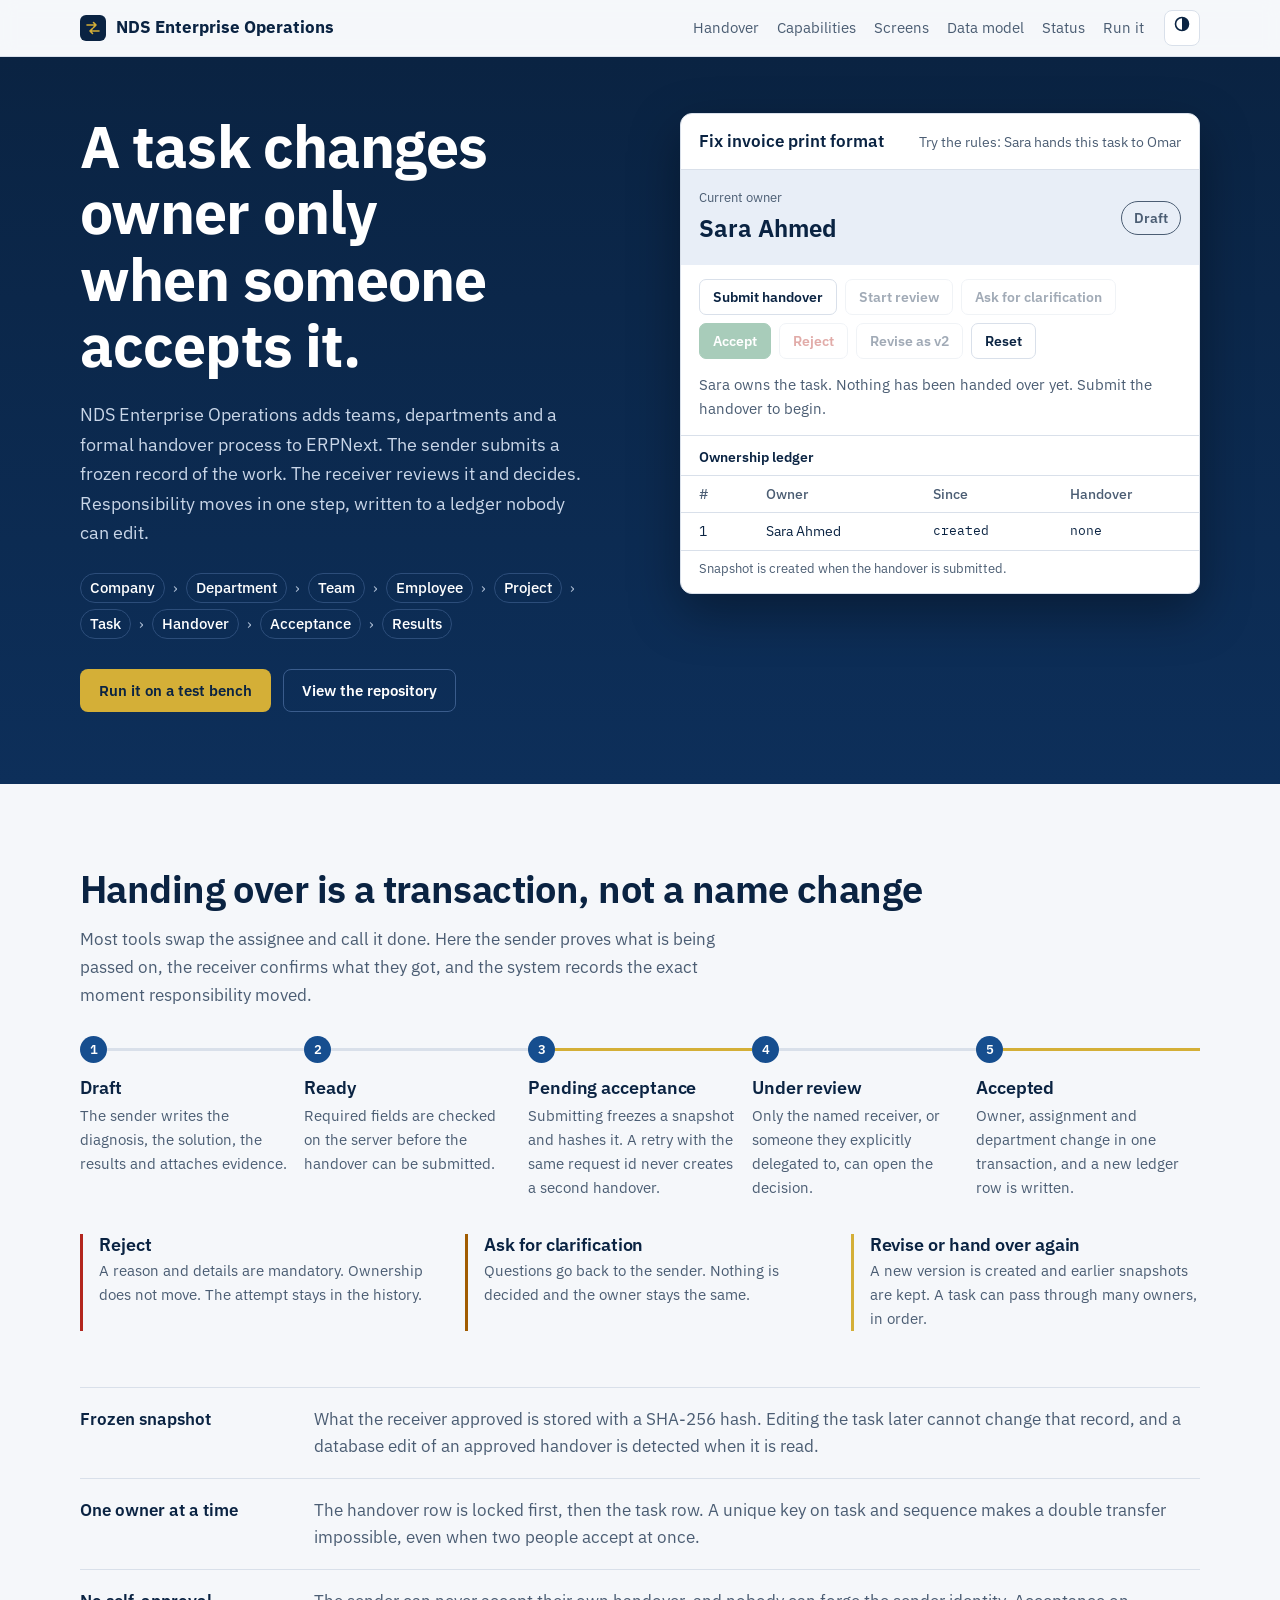
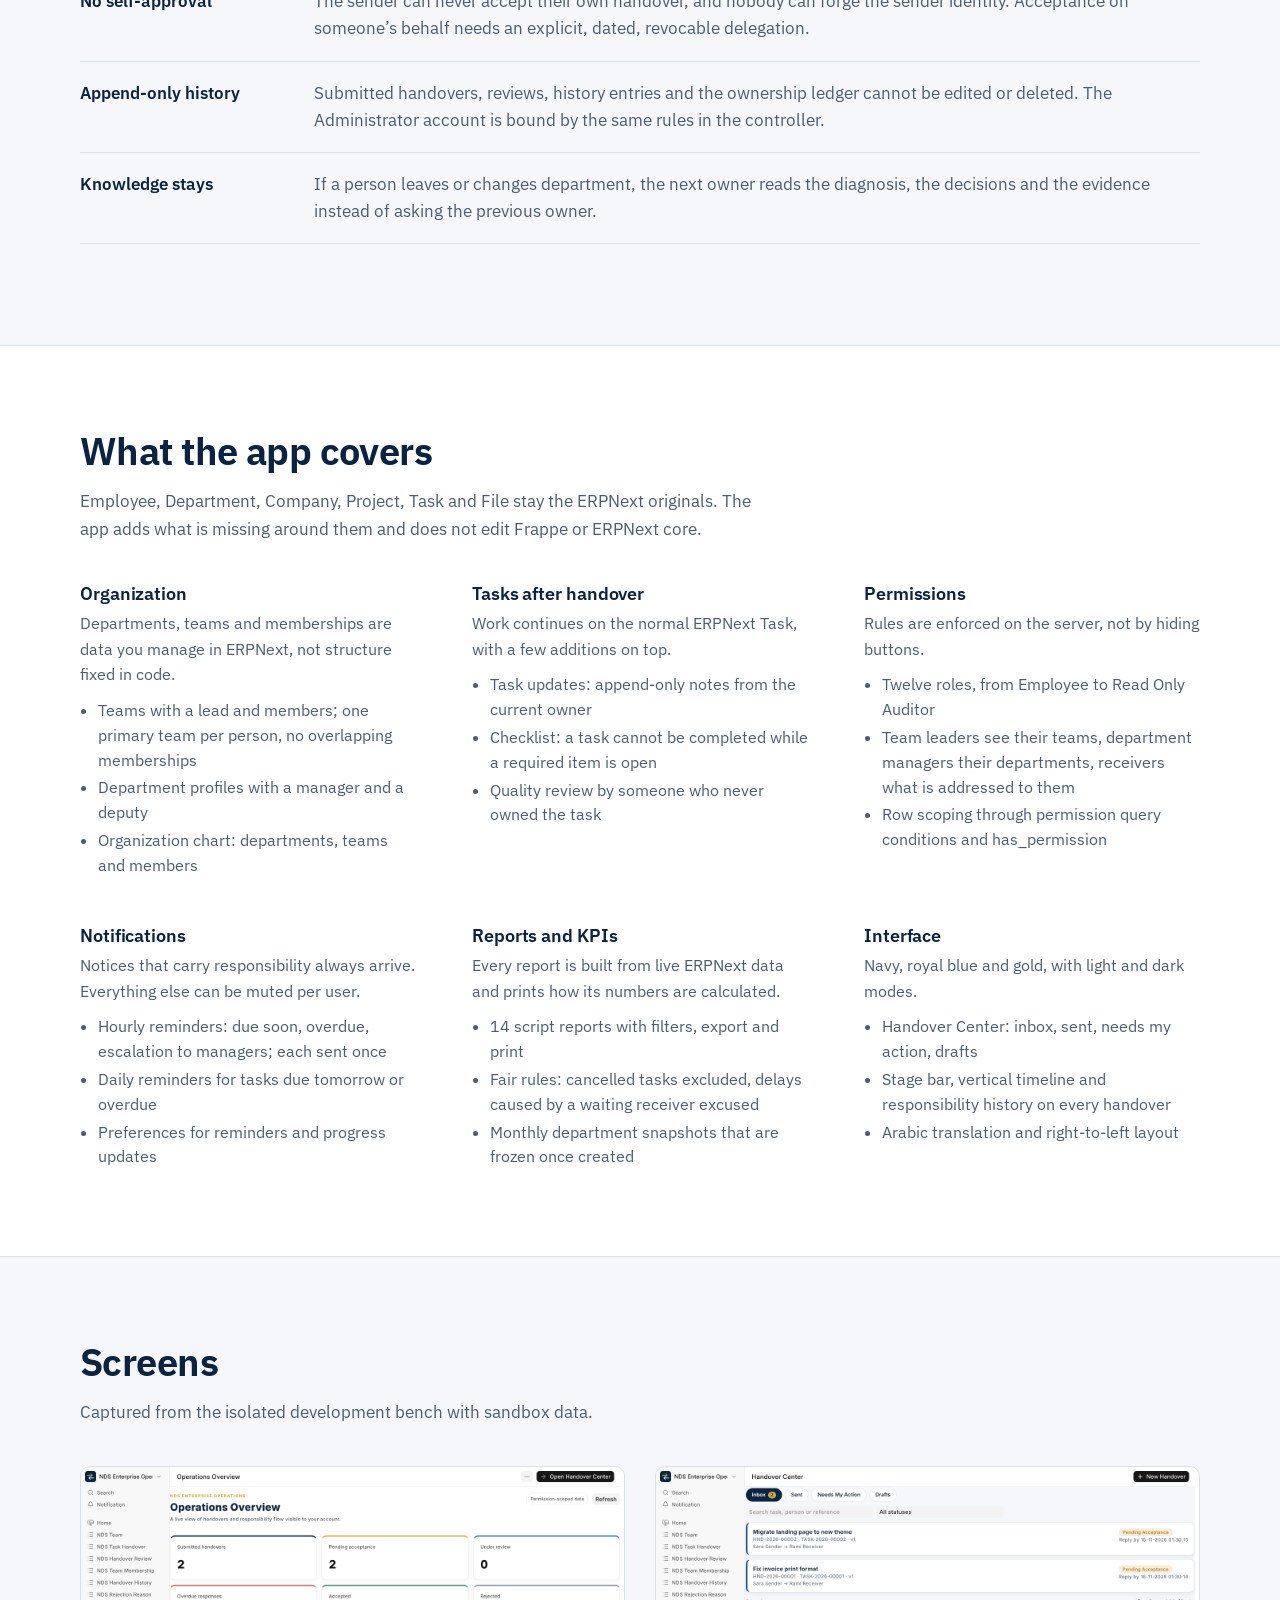
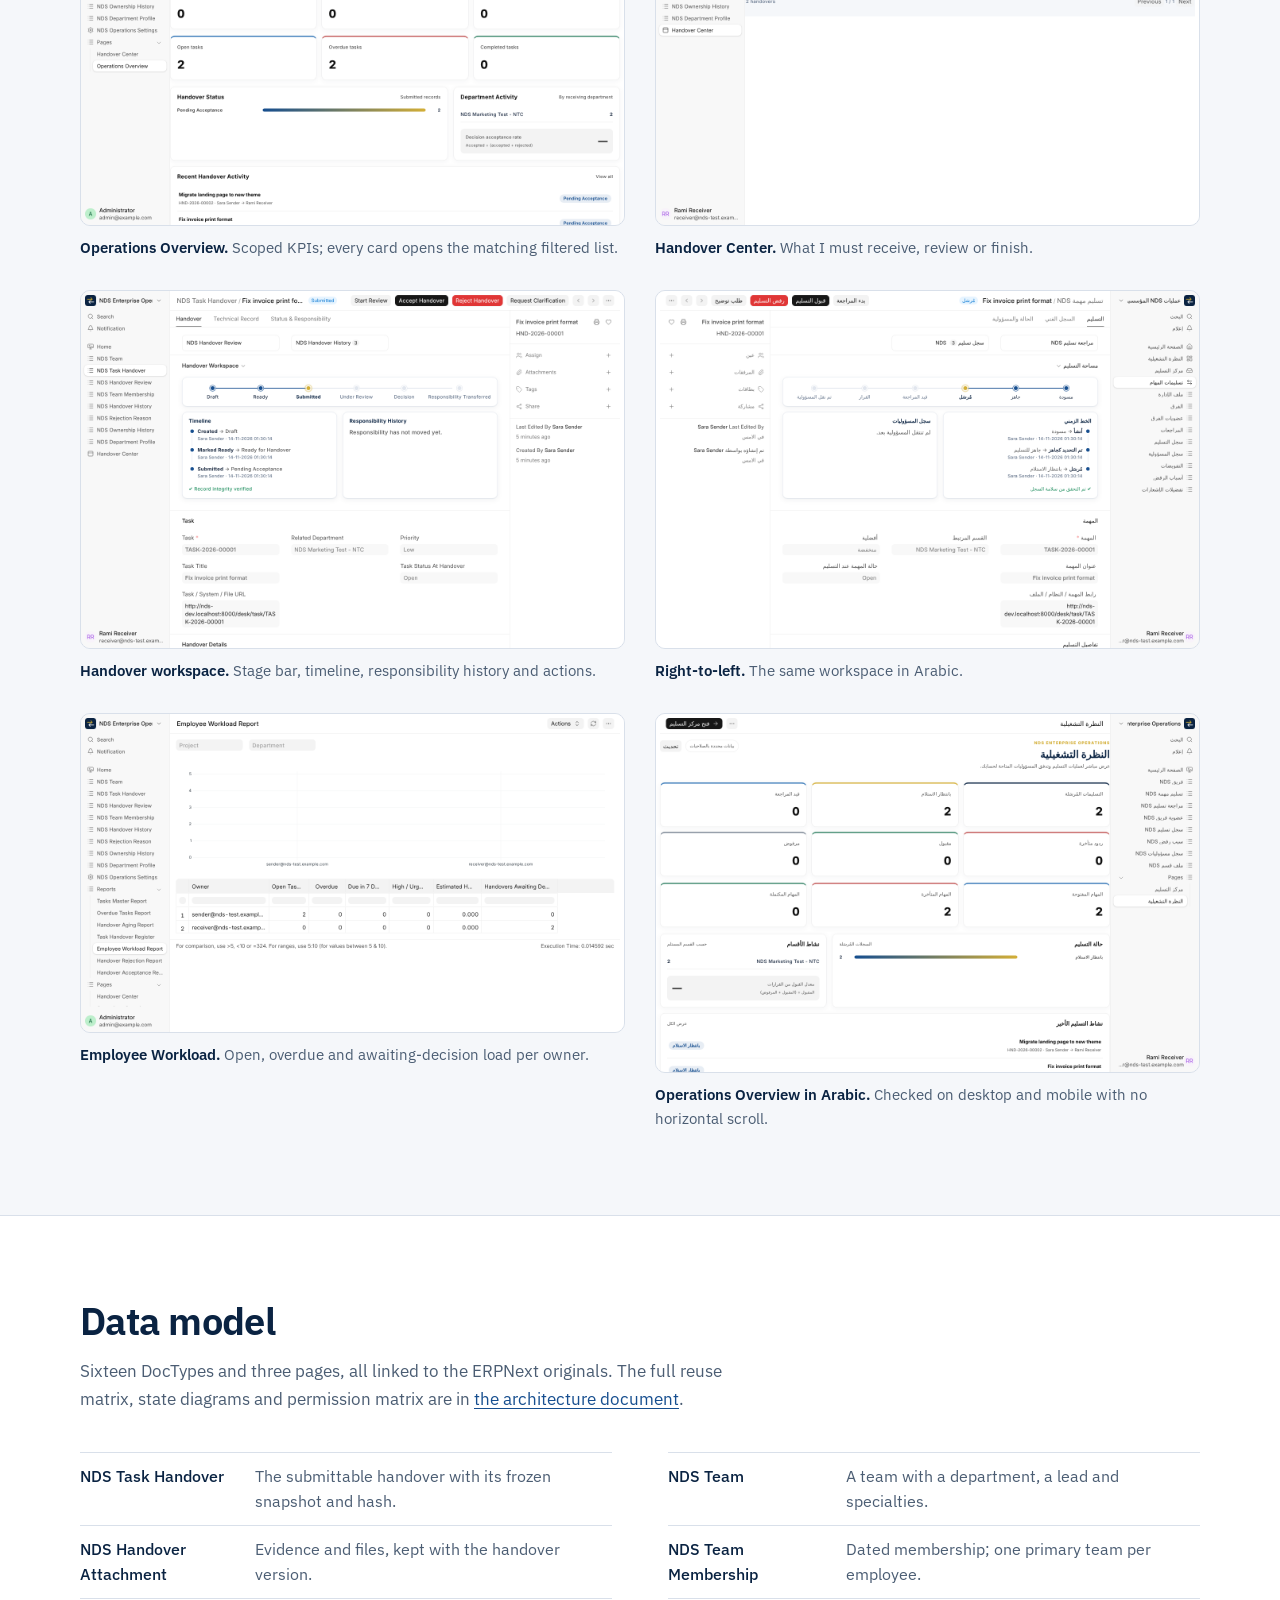
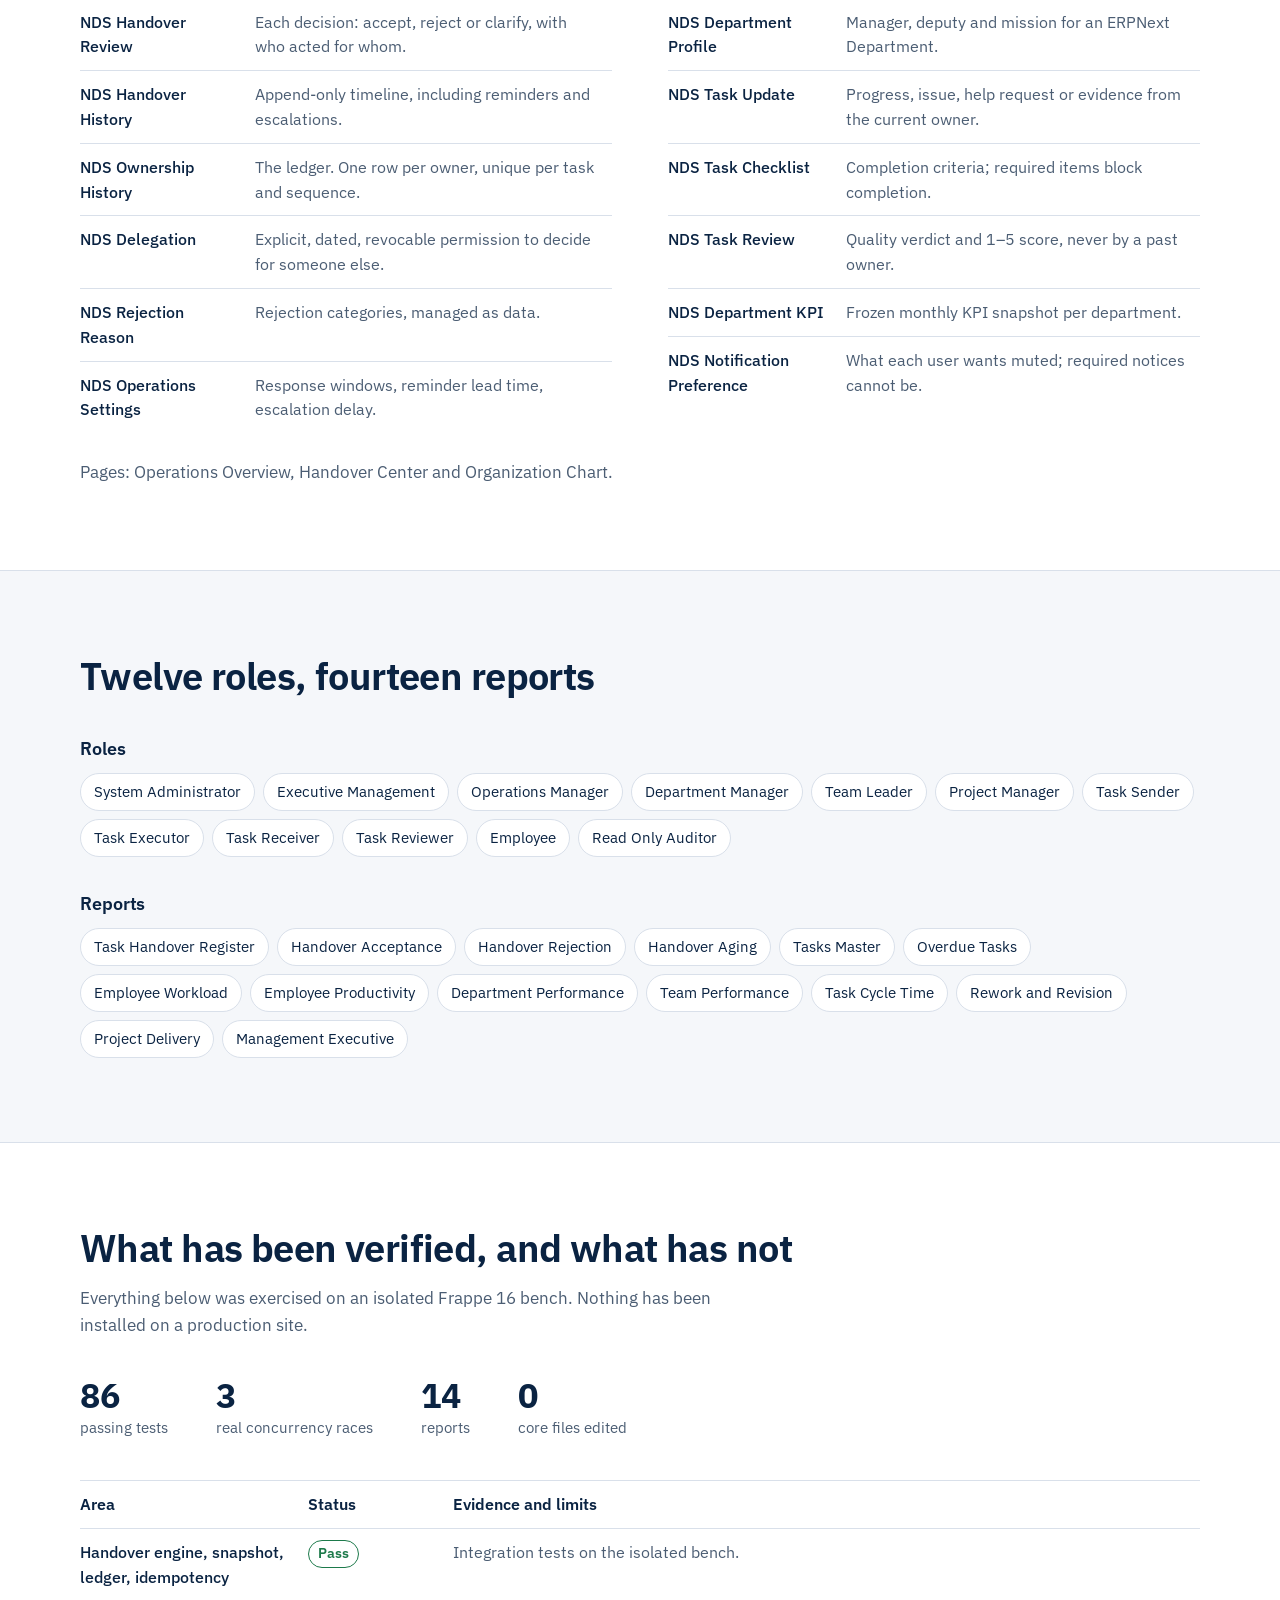
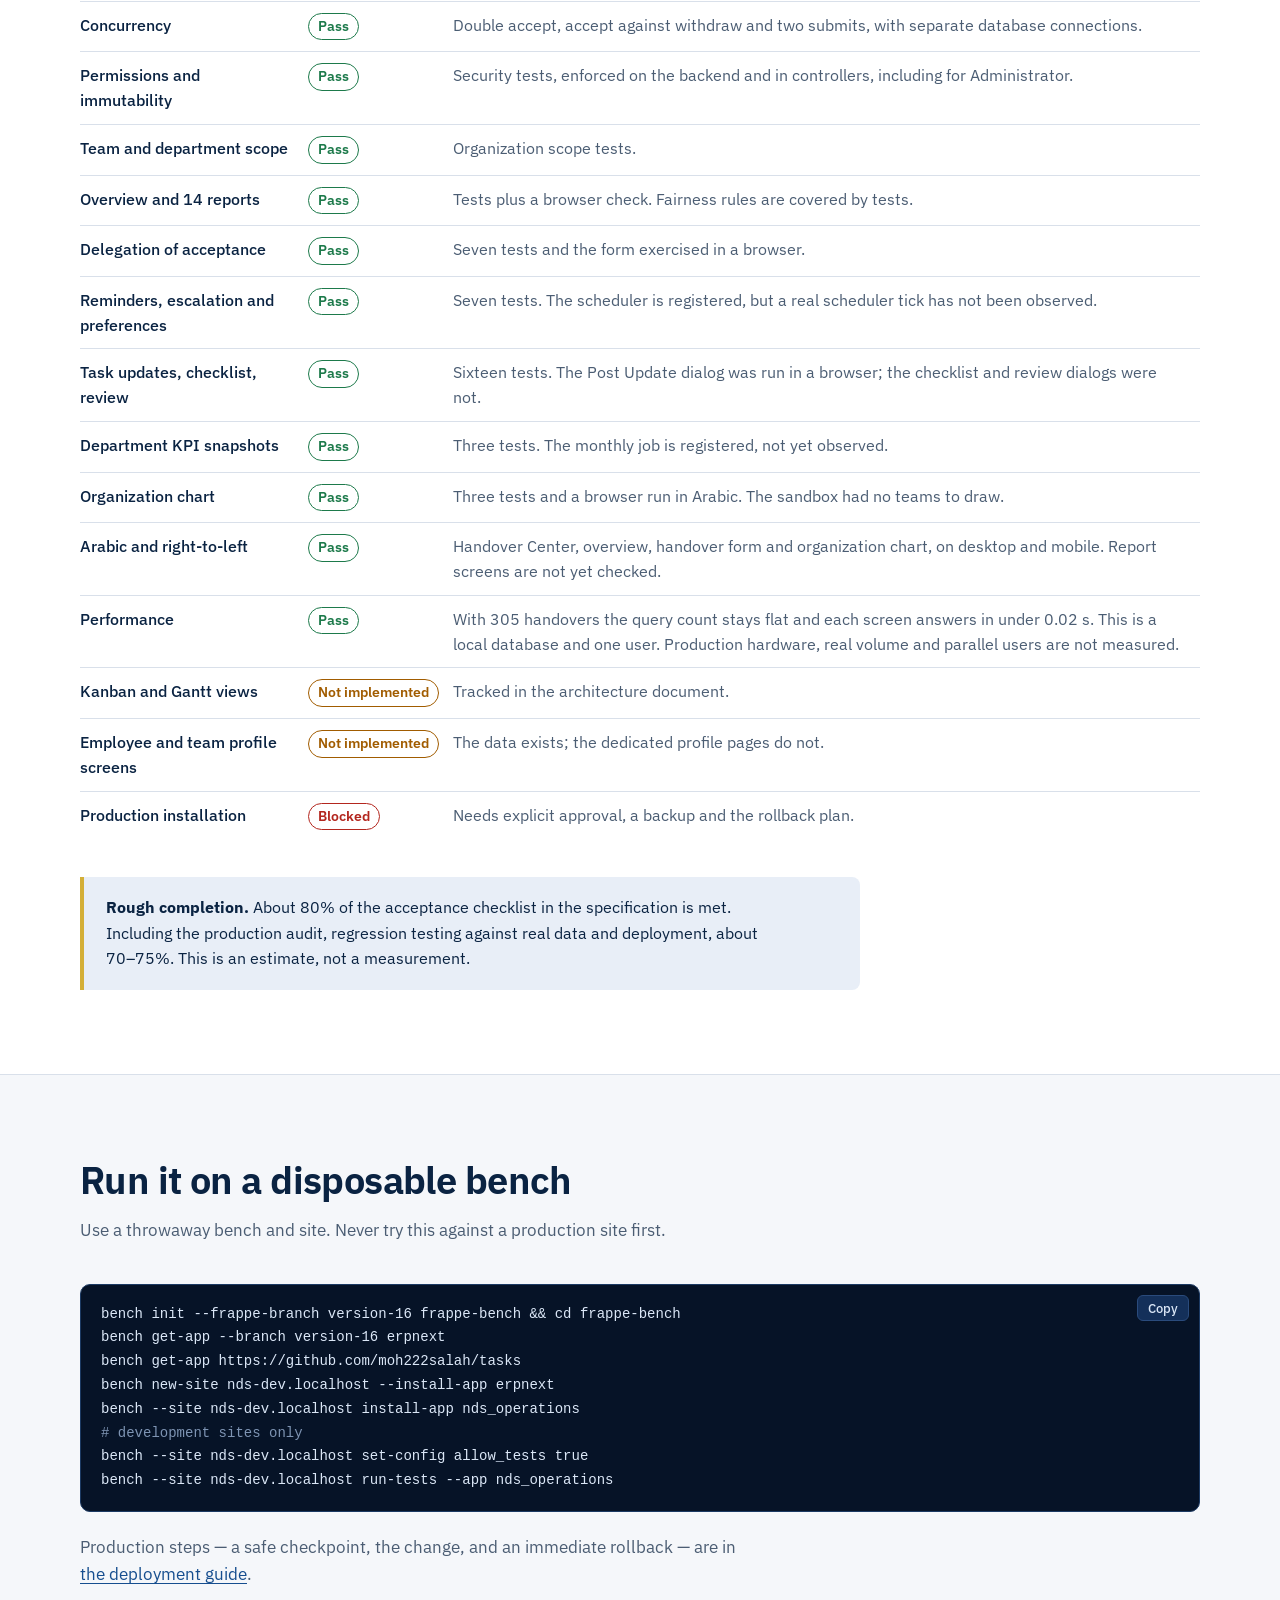
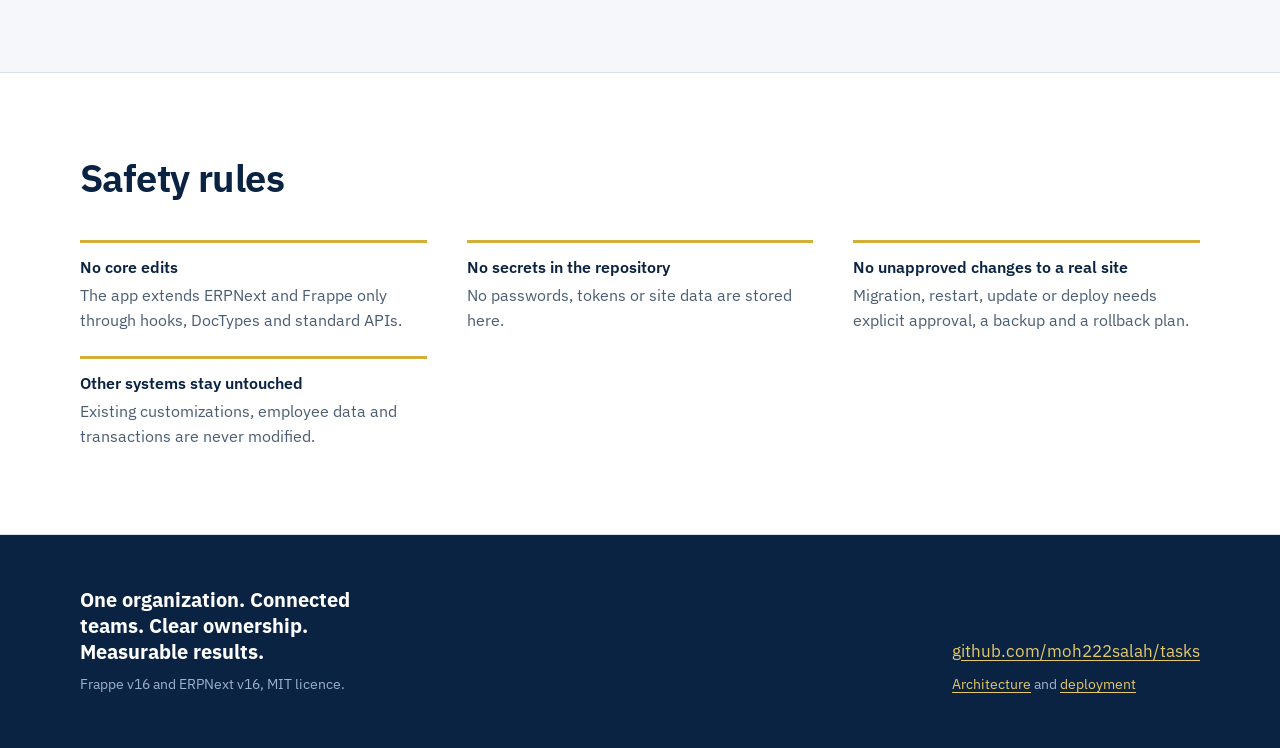
==== index.html @ fd7a0beb "Add index.html project page Single self-contained page: an interactive handover you can try (ownersh" ====
<!doctype html>
<html lang="en" data-theme="auto">
<head>
<meta charset="utf-8">
<meta name="viewport" content="width=device-width, initial-scale=1">
<title>NDS Enterprise Operations — Task Handover &amp; Acceptance for ERPNext</title>
<meta name="description" content="A Frappe / ERPNext v16 app where a task changes owner only when the receiver accepts a frozen, documented handover. Teams, departments, reports and an append-only ownership ledger.">
<link rel="preconnect" href="https://fonts.googleapis.com">
<link rel="preconnect" href="https://fonts.gstatic.com" crossorigin>
<link href="https://fonts.googleapis.com/css2?family=IBM+Plex+Mono:wght@400;500&family=IBM+Plex+Sans:wght@400;500;600;700&display=swap" rel="stylesheet">
<style>
:root {
	--navy: #0a2342;
	--royal: #164e8f;
	--gold: #d4af37;
	--gold-ink: #7a5f0a;
	--bg: #f5f7fa;
	--surface: #ffffff;
	--ink: #0a2342;
	--muted: #4b5d73;
	--line: #d9e0ea;
	--ok: #1d7a4b;
	--warn: #a15c00;
	--bad: #b3261e;
	--wash: #e8eef7;
	--sans: "IBM Plex Sans", system-ui, -apple-system, "Segoe UI", Roboto, sans-serif;
	--mono: "IBM Plex Mono", ui-monospace, SFMono-Regular, Menlo, monospace;
}
:root[data-theme="dark"] {
	--bg: #07162b;
	--surface: #0d2a4d;
	--ink: #eaf0f8;
	--muted: #a8b7cb;
	--line: #1f3d66;
	--gold-ink: #e6c867;
	--ok: #5fcf95;
	--warn: #f0b45a;
	--bad: #ff8a80;
	--wash: #11335c;
}
@media (prefers-color-scheme: dark) {
	:root:not([data-theme="light"]) {
		--bg: #07162b;
		--surface: #0d2a4d;
		--ink: #eaf0f8;
		--muted: #a8b7cb;
		--line: #1f3d66;
		--gold-ink: #e6c867;
		--ok: #5fcf95;
		--warn: #f0b45a;
		--bad: #ff8a80;
		--wash: #11335c;
	}
}
* { box-sizing: border-box; }
html { scroll-behavior: smooth; }
body {
	margin: 0;
	background: var(--bg);
	color: var(--ink);
	font: 400 17px/1.6 var(--sans);
	-webkit-font-smoothing: antialiased;
}
a { color: var(--royal); text-underline-offset: 3px; }
@media (prefers-color-scheme: dark) { :root:not([data-theme="light"]) a { color: #8db8f0; } }
:root[data-theme="dark"] a { color: #8db8f0; }
:focus-visible { outline: 3px solid var(--gold); outline-offset: 3px; border-radius: 4px; }
.wrap { width: min(1120px, 100% - 32px); margin-inline: auto; }
h1, h2, h3 { line-height: 1.12; margin: 0; letter-spacing: -0.015em; }
h1 { font-size: clamp(2.2rem, 5vw, 3.7rem); font-weight: 700; text-wrap: balance; }
h2, h3 { text-wrap: balance; }
h2 { font-size: clamp(1.7rem, 3.2vw, 2.4rem); font-weight: 650; }
h3 { font-size: 1.15rem; font-weight: 600; letter-spacing: -0.005em; }
p { margin: 0; max-width: 68ch; }

/* top bar */
.top { position: sticky; top: 0; z-index: 20; background: color-mix(in srgb, var(--bg) 88%, transparent); backdrop-filter: blur(8px); border-bottom: 1px solid var(--line); }
.top .wrap { display: flex; align-items: center; gap: 20px; height: 56px; }
.brand { font-weight: 700; color: var(--ink); text-decoration: none; display: flex; align-items: center; gap: 10px; white-space: nowrap; }
.mark { width: 26px; height: 26px; border-radius: 6px; background: var(--navy); display: grid; place-items: center; }
.mark svg { width: 16px; height: 16px; }
nav { display: flex; gap: 18px; margin-inline-start: auto; font-size: 15px; overflow-x: auto; scrollbar-width: none; }
nav a { color: var(--muted); text-decoration: none; white-space: nowrap; padding: 6px 0; }
nav a:hover { color: var(--ink); }
.iconbtn { border: 1px solid var(--line); background: var(--surface); color: var(--ink); width: 36px; height: 36px; border-radius: 8px; cursor: pointer; font: inherit; flex: none; }

/* hero */
.hero { padding: 56px 0 72px; background: linear-gradient(180deg, var(--navy), #0d2f5a 100%); color: #eaf0f8; }
.hero .grid { display: grid; grid-template-columns: minmax(0, 1fr) minmax(0, 520px); gap: 48px; align-items: start; }
.hero h1 { color: #fff; max-width: 15ch; }
.hero p.lead { margin-top: 22px; font-size: 1.15rem; color: #c9d6e8; max-width: 46ch; }
.hero .chain { margin-top: 26px; font-size: 15px; color: #a9bad1; display: flex; flex-wrap: wrap; gap: 6px 8px; align-items: center; }
.hero .chain b { font-weight: 500; color: #fff; padding: 2px 9px; border: 1px solid #2c4d7a; border-radius: 999px; }
.cta { margin-top: 30px; display: flex; flex-wrap: wrap; gap: 12px; }
.btn { display: inline-flex; align-items: center; gap: 8px; padding: 11px 18px; border-radius: 8px; font: 600 15px var(--sans); text-decoration: none; border: 1px solid transparent; cursor: pointer; }
.btn.gold { background: var(--gold); color: var(--navy); }
.btn.gold:hover { background: #e2bf4d; }
.btn.ghost { color: #fff; border-color: #3a5c8c; background: transparent; }
.btn.ghost:hover { background: #12345f; }

/* interactive ledger */
.demo { background: var(--surface); color: var(--ink); border-radius: 12px; border: 1px solid var(--line); box-shadow: 0 18px 50px rgba(0, 0, 0, .35); overflow: hidden; }
.demo header { padding: 14px 18px; border-bottom: 1px solid var(--line); display: flex; justify-content: space-between; gap: 12px; align-items: baseline; flex-wrap: wrap; }
.demo header b { font-weight: 600; }
.demo header span { color: var(--muted); font-size: 14px; }
.owner { padding: 18px; display: flex; align-items: center; justify-content: space-between; gap: 16px; background: var(--wash); }
.owner small { display: block; color: var(--muted); font-size: 13px; }
.owner strong { font-size: 1.5rem; font-weight: 650; display: block; }
.owner.moved strong { animation: handoff 1.1s ease-out; }
@keyframes handoff { 0% { color: var(--gold-ink); transform: translateX(10px); opacity: .2; } 100% { transform: none; opacity: 1; } }
.state { font-size: 14px; font-weight: 600; padding: 5px 12px; border-radius: 999px; border: 1px solid currentColor; white-space: nowrap; }
.state.s-draft { color: var(--muted); }
.state.s-pending, .state.s-review, .state.s-clar { color: var(--warn); }
.state.s-accepted { color: var(--ok); }
.state.s-rejected { color: var(--bad); }
.actions { padding: 14px 18px 4px; display: flex; flex-wrap: wrap; gap: 8px; }
.actions button { font: 600 14px var(--sans); padding: 8px 13px; border-radius: 7px; border: 1px solid var(--line); background: var(--surface); color: var(--ink); cursor: pointer; }
.actions button:hover:not(:disabled) { border-color: var(--royal); }
.actions button:disabled { opacity: .38; cursor: not-allowed; }
.actions button.accept { background: var(--ok); border-color: var(--ok); color: #fff; }
.actions button.reject { color: var(--bad); }
.confirm { padding: 4px 18px 0; font-size: 14px; color: var(--muted); display: none; }
.confirm.on { display: block; }
.confirm label { display: block; padding: 2px 0; cursor: pointer; }
.say { padding: 10px 18px 14px; min-height: 3.6em; font-size: 15px; color: var(--muted); }
.say b { color: var(--ink); font-weight: 600; }
.ledger { width: 100%; border-collapse: collapse; font-size: 14px; }
.ledger caption { text-align: start; padding: 10px 18px 6px; font-weight: 600; font-size: 14px; border-top: 1px solid var(--line); }
.ledger th, .ledger td { text-align: start; padding: 7px 18px; border-top: 1px solid var(--line); }
.ledger th { font-weight: 500; color: var(--muted); }
.ledger td.m { font-family: var(--mono); font-size: 13px; }
.ledger tr.new td { background: color-mix(in srgb, var(--gold) 22%, transparent); }
.hash { padding: 8px 18px 14px; font-size: 13px; color: var(--muted); border-top: 1px solid var(--line); }
.hash code { font-family: var(--mono); color: var(--ink); }

/* sections */
section { padding: 84px 0; }
section.alt { background: var(--surface); border-block: 1px solid var(--line); }
.head { display: grid; gap: 14px; margin-bottom: 40px; }
.head p { color: var(--muted); font-size: 1.08rem; }

/* lifecycle */
.flow { display: grid; grid-template-columns: repeat(5, 1fr); gap: 0; counter-reset: s; margin: 0; padding: 0; list-style: none; }
.flow li { position: relative; padding: 18px 14px 0 0; border-top: 3px solid var(--line); }
.flow li::before { counter-increment: s; content: counter(s); position: absolute; top: -15px; inset-inline-start: 0; width: 27px; height: 27px; border-radius: 50%; background: var(--royal); color: #fff; font: 600 13px/27px var(--sans); text-align: center; }
.flow li.done { border-top-color: var(--gold); }
.flow li h3 { margin-top: 8px; }
.flow li p { color: var(--muted); font-size: 15px; margin-top: 6px; }
.returns { margin-top: 34px; display: grid; grid-template-columns: repeat(auto-fit, minmax(240px, 1fr)); gap: 18px 36px; }
.returns div { border-inline-start: 3px solid var(--line); padding-inline-start: 16px; }
.returns div.r { border-color: var(--bad); }
.returns div.c { border-color: var(--warn); }
.returns div.o { border-color: var(--gold); }
.returns p { color: var(--muted); font-size: 15px; margin-top: 4px; }

.rules { margin-top: 56px; display: grid; gap: 0; }
.rules div { display: grid; grid-template-columns: 210px 1fr; gap: 24px; padding: 18px 0; border-top: 1px solid var(--line); }
.rules div:last-child { border-bottom: 1px solid var(--line); }
.rules dt { font-weight: 600; }
.rules dd { margin: 0; color: var(--muted); }

/* capabilities */
.caps { display: grid; grid-template-columns: repeat(auto-fit, minmax(300px, 1fr)); gap: 44px 56px; }
.caps h3 { margin-bottom: 8px; }
.caps p { color: var(--muted); font-size: 16px; }
.caps ul { margin: 10px 0 0; padding-inline-start: 18px; color: var(--muted); font-size: 15.5px; }
.caps li { margin: 3px 0; }

/* screens */
.shots { display: grid; grid-template-columns: repeat(2, 1fr); gap: 30px; }
.shots figure { margin: 0; }
.shots img { width: 100%; height: auto; display: block; border: 1px solid var(--line); border-radius: 10px; background: var(--surface); }
.shots figcaption { margin-top: 10px; font-size: 15px; color: var(--muted); }
.shots figcaption b { color: var(--ink); font-weight: 600; }

/* tables */
.tbl { width: 100%; border-collapse: collapse; font-size: 15.5px; }
.tbl th, .tbl td { text-align: start; padding: 11px 14px 11px 0; border-top: 1px solid var(--line); vertical-align: top; }
.tbl th { font-weight: 600; white-space: nowrap; }
.tbl td { color: var(--muted); }
.tbl td:first-child { color: var(--ink); font-weight: 500; }
.tbl code, code.i { font-family: var(--mono); font-size: 13.5px; background: var(--wash); padding: 1px 6px; border-radius: 4px; color: var(--ink); }
.cols { columns: 2 340px; column-gap: 56px; }
.cols .tbl { break-inside: auto; }
.tag { font-weight: 600; font-size: 13.5px; padding: 2px 9px; border-radius: 999px; border: 1px solid currentColor; white-space: nowrap; display: inline-block; }
.tag.pass { color: var(--ok); }
.tag.no { color: var(--warn); }
.tag.blk { color: var(--bad); }

.pills { display: flex; flex-wrap: wrap; gap: 8px; margin: 0; padding: 0; list-style: none; }
.pills li { padding: 6px 13px; border: 1px solid var(--line); border-radius: 999px; background: var(--surface); font-size: 15px; }
section.alt .pills li { background: var(--bg); }

.figures { display: flex; flex-wrap: wrap; gap: 14px 48px; margin: 0 0 40px; }
.figures div { display: grid; }
.figures b { font-size: 2.1rem; line-height: 1; font-weight: 700; }
.figures span { color: var(--muted); font-size: 15px; margin-top: 4px; }

.honest { margin-top: 36px; padding: 18px 22px; border-inline-start: 4px solid var(--gold); background: var(--wash); border-radius: 0 8px 8px 0; max-width: 78ch; }
.honest p { font-size: 16px; }
.honest ul { margin: 8px 0 0; padding-inline-start: 20px; color: var(--muted); font-size: 15.5px; }

/* code */
.code { position: relative; background: #061327; color: #dbe7f7; border-radius: 10px; padding: 18px 20px; overflow-x: auto; font: 400 14px/1.7 var(--mono); border: 1px solid #1c3a63; }
.code pre { margin: 0; }
.code .cm { color: #7e94b3; }
.copy { position: absolute; top: 10px; inset-inline-end: 10px; font: 500 12.5px var(--sans); color: #dbe7f7; background: #14305a; border: 1px solid #2a4b7c; border-radius: 6px; padding: 4px 10px; cursor: pointer; }

.safety { display: grid; grid-template-columns: repeat(auto-fit, minmax(260px, 1fr)); gap: 22px 40px; margin: 0; padding: 0; list-style: none; }
.safety li { padding-top: 12px; border-top: 3px solid var(--gold); color: var(--muted); font-size: 16px; }
.safety b { color: var(--ink); display: block; font-weight: 600; margin-bottom: 2px; }

footer { background: var(--navy); color: #c9d6e8; padding: 52px 0; }
footer .wrap { display: flex; flex-wrap: wrap; gap: 24px 48px; justify-content: space-between; align-items: end; }
footer strong { color: #fff; font-size: 1.25rem; display: block; max-width: 24ch; line-height: 1.3; }
footer a { color: #e6c867; }
footer small { display: block; margin-top: 8px; color: #9fb2cc; }

@media (max-width: 920px) {
	.hero .grid { grid-template-columns: 1fr; gap: 36px; }
	.hero h1 { max-width: 20ch; }
	.flow { grid-template-columns: 1fr; gap: 28px; }
	.flow li { padding-bottom: 6px; }
	.shots { grid-template-columns: 1fr; }
	.rules div { grid-template-columns: 1fr; gap: 4px; }
	section { padding: 60px 0; }
}
@media (max-width: 640px) {
	nav { display: none; }
	.iconbtn { margin-inline-start: auto; }
	.tbl.stack thead { display: none; }
	.tbl.stack tr, .tbl.stack td { display: block; }
	.tbl.stack tr { padding: 12px 0; border-top: 1px solid var(--line); }
	.tbl.stack td { border: 0; padding: 2px 0; }
}
@media (prefers-reduced-motion: reduce) {
	html { scroll-behavior: auto; }
	.owner.moved strong { animation: none; }
}
</style>
</head>
<body>

<div class="top">
	<div class="wrap">
		<a class="brand" href="#top" aria-label="NDS Enterprise Operations">
			<span class="mark" aria-hidden="true"><svg viewBox="0 0 16 16" fill="none"><path d="M2 5h9m0 0L8.5 2.5M11 5 8.5 7.5M14 11H5m0 0 2.5-2.5M5 11l2.5 2.5" stroke="#d4af37" stroke-width="1.6" stroke-linecap="round" stroke-linejoin="round"/></svg></span>
			NDS Enterprise Operations
		</a>
		<nav aria-label="Sections">
			<a href="#handover">Handover</a>
			<a href="#capabilities">Capabilities</a>
			<a href="#screens">Screens</a>
			<a href="#model">Data model</a>
			<a href="#status">Status</a>
			<a href="#run">Run it</a>
		</nav>
		<button class="iconbtn" id="theme" type="button" aria-label="Switch colour theme" title="Switch colour theme"><svg width="18" height="18" viewBox="0 0 18 18" aria-hidden="true"><circle cx="9" cy="9" r="6.5" fill="none" stroke="currentColor" stroke-width="1.6"/><path d="M9 2.5a6.5 6.5 0 0 1 0 13z" fill="currentColor"/></svg></button>
	</div>
</div>

<main id="top">

<!-- HERO -->
<div class="hero">
	<div class="wrap grid">
		<div>
			<h1>A task changes owner only when someone accepts it.</h1>
			<p class="lead">NDS Enterprise Operations adds teams, departments and a formal handover process to ERPNext. The sender submits a frozen record of the work. The receiver reviews it and decides. Responsibility moves in one step, written to a ledger nobody can edit.</p>
			<div class="chain" aria-label="Data chain">
				<b>Company</b>›<b>Department</b>›<b>Team</b>›<b>Employee</b>›<b>Project</b>›<b>Task</b>›<b>Handover</b>›<b>Acceptance</b>›<b>Results</b>
			</div>
			<div class="cta">
				<a class="btn gold" href="#run">Run it on a test bench</a>
				<a class="btn ghost" href="https://github.com/moh222salah/tasks">View the repository</a>
			</div>
		</div>

		<!-- the one interactive moment: a handover you can try -->
		<div class="demo" id="demo" aria-labelledby="demo-title">
			<header>
				<b id="demo-title">Fix invoice print format</b>
				<span>Try the rules: Sara hands this task to Omar</span>
			</header>
			<div class="owner" id="ownerBox">
				<div><small>Current owner</small><strong id="owner">Sara Ahmed</strong></div>
				<span class="state s-draft" id="state">Draft</span>
			</div>
			<div class="actions" id="actions">
				<button type="button" data-do="submit">Submit handover</button>
				<button type="button" data-do="review">Start review</button>
				<button type="button" data-do="clarify">Ask for clarification</button>
				<button type="button" data-do="accept" class="accept">Accept</button>
				<button type="button" data-do="reject" class="reject">Reject</button>
				<button type="button" data-do="revise">Revise as v2</button>
				<button type="button" data-do="reset">Reset</button>
			</div>
			<div class="confirm" id="confirm">
				<label><input type="checkbox"> I read the task details</label>
				<label><input type="checkbox"> I received the attachments</label>
				<label><input type="checkbox"> I understand the responsibilities</label>
			</div>
			<p class="say" id="say" role="status" aria-live="polite"></p>
			<table class="ledger">
				<caption>Ownership ledger</caption>
				<thead><tr><th scope="col">#</th><th scope="col">Owner</th><th scope="col">Since</th><th scope="col">Handover</th></tr></thead>
				<tbody id="rows"></tbody>
			</table>
			<div class="hash" id="hash">Snapshot is created when the handover is submitted.</div>
		</div>
	</div>
</div>

<!-- HANDOVER -->
<section id="handover">
	<div class="wrap">
		<div class="head">
			<h2>Handing over is a transaction, not a name change</h2>
			<p>Most tools swap the assignee and call it done. Here the sender proves what is being passed on, the receiver confirms what they got, and the system records the exact moment responsibility moved.</p>
		</div>

		<ol class="flow">
			<li><h3>Draft</h3><p>The sender writes the diagnosis, the solution, the results and attaches evidence.</p></li>
			<li><h3>Ready</h3><p>Required fields are checked on the server before the handover can be submitted.</p></li>
			<li class="done"><h3>Pending acceptance</h3><p>Submitting freezes a snapshot and hashes it. A retry with the same request id never creates a second handover.</p></li>
			<li><h3>Under review</h3><p>Only the named receiver, or someone they explicitly delegated to, can open the decision.</p></li>
			<li class="done"><h3>Accepted</h3><p>Owner, assignment and department change in one transaction, and a new ledger row is written.</p></li>
		</ol>

		<div class="returns">
			<div class="r"><h3>Reject</h3><p>A reason and details are mandatory. Ownership does not move. The attempt stays in the history.</p></div>
			<div class="c"><h3>Ask for clarification</h3><p>Questions go back to the sender. Nothing is decided and the owner stays the same.</p></div>
			<div class="o"><h3>Revise or hand over again</h3><p>A new version is created and earlier snapshots are kept. A task can pass through many owners, in order.</p></div>
		</div>

		<dl class="rules">
			<div><dt>Frozen snapshot</dt><dd>What the receiver approved is stored with a SHA-256 hash. Editing the task later cannot change that record, and a database edit of an approved handover is detected when it is read.</dd></div>
			<div><dt>One owner at a time</dt><dd>The handover row is locked first, then the task row. A unique key on task and sequence makes a double transfer impossible, even when two people accept at once.</dd></div>
			<div><dt>No self-approval</dt><dd>The sender can never accept their own handover, and nobody can forge the sender identity. Acceptance on someone’s behalf needs an explicit, dated, revocable delegation.</dd></div>
			<div><dt>Append-only history</dt><dd>Submitted handovers, reviews, history entries and the ownership ledger cannot be edited or deleted. The Administrator account is bound by the same rules in the controller.</dd></div>
			<div><dt>Knowledge stays</dt><dd>If a person leaves or changes department, the next owner reads the diagnosis, the decisions and the evidence instead of asking the previous owner.</dd></div>
		</dl>
	</div>
</section>

<!-- CAPABILITIES -->
<section class="alt" id="capabilities">
	<div class="wrap">
		<div class="head">
			<h2>What the app covers</h2>
			<p>Employee, Department, Company, Project, Task and File stay the ERPNext originals. The app adds what is missing around them and does not edit Frappe or ERPNext core.</p>
		</div>
		<div class="caps">
			<div>
				<h3>Organization</h3>
				<p>Departments, teams and memberships are data you manage in ERPNext, not structure fixed in code.</p>
				<ul>
					<li>Teams with a lead and members; one primary team per person, no overlapping memberships</li>
					<li>Department profiles with a manager and a deputy</li>
					<li>Organization chart: departments, teams and members</li>
				</ul>
			</div>
			<div>
				<h3>Tasks after handover</h3>
				<p>Work continues on the normal ERPNext Task, with a few additions on top.</p>
				<ul>
					<li>Task updates: append-only notes from the current owner</li>
					<li>Checklist: a task cannot be completed while a required item is open</li>
					<li>Quality review by someone who never owned the task</li>
				</ul>
			</div>
			<div>
				<h3>Permissions</h3>
				<p>Rules are enforced on the server, not by hiding buttons.</p>
				<ul>
					<li>Twelve roles, from Employee to Read Only Auditor</li>
					<li>Team leaders see their teams, department managers their departments, receivers what is addressed to them</li>
					<li>Row scoping through permission query conditions and has_permission</li>
				</ul>
			</div>
			<div>
				<h3>Notifications</h3>
				<p>Notices that carry responsibility always arrive. Everything else can be muted per user.</p>
				<ul>
					<li>Hourly reminders: due soon, overdue, escalation to managers; each sent once</li>
					<li>Daily reminders for tasks due tomorrow or overdue</li>
					<li>Preferences for reminders and progress updates</li>
				</ul>
			</div>
			<div>
				<h3>Reports and KPIs</h3>
				<p>Every report is built from live ERPNext data and prints how its numbers are calculated.</p>
				<ul>
					<li>14 script reports with filters, export and print</li>
					<li>Fair rules: cancelled tasks excluded, delays caused by a waiting receiver excused</li>
					<li>Monthly department snapshots that are frozen once created</li>
				</ul>
			</div>
			<div>
				<h3>Interface</h3>
				<p>Navy, royal blue and gold, with light and dark modes.</p>
				<ul>
					<li>Handover Center: inbox, sent, needs my action, drafts</li>
					<li>Stage bar, vertical timeline and responsibility history on every handover</li>
					<li>Arabic translation and right-to-left layout</li>
				</ul>
			</div>
		</div>
	</div>
</section>

<!-- SCREENS -->
<section id="screens">
	<div class="wrap">
		<div class="head">
			<h2>Screens</h2>
			<p>Captured from the isolated development bench with sandbox data.</p>
		</div>
		<div class="shots">
			<figure><img src="docs/screenshots/operations-overview.png" alt="Operations Overview with scoped KPIs, status distribution and department activity" loading="lazy"><figcaption><b>Operations Overview.</b> Scoped KPIs; every card opens the matching filtered list.</figcaption></figure>
			<figure><img src="docs/screenshots/handover-center.png" alt="Handover Center with inbox, sent, needs my action and drafts" loading="lazy"><figcaption><b>Handover Center.</b> What I must receive, review or finish.</figcaption></figure>
			<figure><img src="docs/screenshots/handover-form.png" alt="Handover workspace with stage bar, timeline and actions" loading="lazy"><figcaption><b>Handover workspace.</b> Stage bar, timeline, responsibility history and actions.</figcaption></figure>
			<figure><img src="docs/screenshots/handover-form-rtl.png" alt="The handover workspace in Arabic, laid out right to left" loading="lazy"><figcaption><b>Right-to-left.</b> The same workspace in Arabic.</figcaption></figure>
			<figure><img src="docs/screenshots/report-workload.png" alt="Employee Workload report" loading="lazy"><figcaption><b>Employee Workload.</b> Open, overdue and awaiting-decision load per owner.</figcaption></figure>
			<figure><img src="docs/screenshots/operations-overview-ar-rtl.png" alt="Operations Overview in Arabic, right to left" loading="lazy"><figcaption><b>Operations Overview in Arabic.</b> Checked on desktop and mobile with no horizontal scroll.</figcaption></figure>
		</div>
	</div>
</section>

<!-- MODEL -->
<section class="alt" id="model">
	<div class="wrap">
		<div class="head">
			<h2>Data model</h2>
			<p>Sixteen DocTypes and three pages, all linked to the ERPNext originals. The full reuse matrix, state diagrams and permission matrix are in <a href="https://github.com/moh222salah/tasks/blob/main/docs/ARCHITECTURE.md">the architecture document</a>.</p>
		</div>
		<div class="cols">
			<table class="tbl">
				<tbody>
					<tr><td>NDS Task Handover</td><td>The submittable handover with its frozen snapshot and hash.</td></tr>
					<tr><td>NDS Handover Attachment</td><td>Evidence and files, kept with the handover version.</td></tr>
					<tr><td>NDS Handover Review</td><td>Each decision: accept, reject or clarify, with who acted for whom.</td></tr>
					<tr><td>NDS Handover History</td><td>Append-only timeline, including reminders and escalations.</td></tr>
					<tr><td>NDS Ownership History</td><td>The ledger. One row per owner, unique per task and sequence.</td></tr>
					<tr><td>NDS Delegation</td><td>Explicit, dated, revocable permission to decide for someone else.</td></tr>
					<tr><td>NDS Rejection Reason</td><td>Rejection categories, managed as data.</td></tr>
					<tr><td>NDS Operations Settings</td><td>Response windows, reminder lead time, escalation delay.</td></tr>
				</tbody>
			</table>
			<table class="tbl">
				<tbody>
					<tr><td>NDS Team</td><td>A team with a department, a lead and specialties.</td></tr>
					<tr><td>NDS Team Membership</td><td>Dated membership; one primary team per employee.</td></tr>
					<tr><td>NDS Department Profile</td><td>Manager, deputy and mission for an ERPNext Department.</td></tr>
					<tr><td>NDS Task Update</td><td>Progress, issue, help request or evidence from the current owner.</td></tr>
					<tr><td>NDS Task Checklist</td><td>Completion criteria; required items block completion.</td></tr>
					<tr><td>NDS Task Review</td><td>Quality verdict and 1–5 score, never by a past owner.</td></tr>
					<tr><td>NDS Department KPI</td><td>Frozen monthly KPI snapshot per department.</td></tr>
					<tr><td>NDS Notification Preference</td><td>What each user wants muted; required notices cannot be.</td></tr>
				</tbody>
			</table>
		</div>
		<p style="margin-top:26px;color:var(--muted)">Pages: Operations Overview, Handover Center and Organization Chart.</p>
	</div>
</section>

<!-- ROLES + REPORTS -->
<section id="roles">
	<div class="wrap">
		<div class="head">
			<h2>Twelve roles, fourteen reports</h2>
		</div>
		<h3 style="margin-bottom:14px">Roles</h3>
		<ul class="pills">
			<li>System Administrator</li><li>Executive Management</li><li>Operations Manager</li><li>Department Manager</li><li>Team Leader</li><li>Project Manager</li><li>Task Sender</li><li>Task Executor</li><li>Task Receiver</li><li>Task Reviewer</li><li>Employee</li><li>Read Only Auditor</li>
		</ul>
		<h3 style="margin:36px 0 14px">Reports</h3>
		<ul class="pills">
			<li>Task Handover Register</li><li>Handover Acceptance</li><li>Handover Rejection</li><li>Handover Aging</li><li>Tasks Master</li><li>Overdue Tasks</li><li>Employee Workload</li><li>Employee Productivity</li><li>Department Performance</li><li>Team Performance</li><li>Task Cycle Time</li><li>Rework and Revision</li><li>Project Delivery</li><li>Management Executive</li>
		</ul>
	</div>
</section>

<!-- STATUS -->
<section class="alt" id="status">
	<div class="wrap">
		<div class="head">
			<h2>What has been verified, and what has not</h2>
			<p>Everything below was exercised on an isolated Frappe 16 bench. Nothing has been installed on a production site.</p>
		</div>
		<div class="figures">
			<div><b>86</b><span>passing tests</span></div>
			<div><b>3</b><span>real concurrency races</span></div>
			<div><b>14</b><span>reports</span></div>
			<div><b>0</b><span>core files edited</span></div>
		</div>
		<table class="tbl stack">
			<thead><tr><th scope="col">Area</th><th scope="col">Status</th><th scope="col">Evidence and limits</th></tr></thead>
			<tbody>
				<tr><td>Handover engine, snapshot, ledger, idempotency</td><td><span class="tag pass">Pass</span></td><td>Integration tests on the isolated bench.</td></tr>
				<tr><td>Concurrency</td><td><span class="tag pass">Pass</span></td><td>Double accept, accept against withdraw and two submits, with separate database connections.</td></tr>
				<tr><td>Permissions and immutability</td><td><span class="tag pass">Pass</span></td><td>Security tests, enforced on the backend and in controllers, including for Administrator.</td></tr>
				<tr><td>Team and department scope</td><td><span class="tag pass">Pass</span></td><td>Organization scope tests.</td></tr>
				<tr><td>Overview and 14 reports</td><td><span class="tag pass">Pass</span></td><td>Tests plus a browser check. Fairness rules are covered by tests.</td></tr>
				<tr><td>Delegation of acceptance</td><td><span class="tag pass">Pass</span></td><td>Seven tests and the form exercised in a browser.</td></tr>
				<tr><td>Reminders, escalation and preferences</td><td><span class="tag pass">Pass</span></td><td>Seven tests. The scheduler is registered, but a real scheduler tick has not been observed.</td></tr>
				<tr><td>Task updates, checklist, review</td><td><span class="tag pass">Pass</span></td><td>Sixteen tests. The Post Update dialog was run in a browser; the checklist and review dialogs were not.</td></tr>
				<tr><td>Department KPI snapshots</td><td><span class="tag pass">Pass</span></td><td>Three tests. The monthly job is registered, not yet observed.</td></tr>
				<tr><td>Organization chart</td><td><span class="tag pass">Pass</span></td><td>Three tests and a browser run in Arabic. The sandbox had no teams to draw.</td></tr>
				<tr><td>Arabic and right-to-left</td><td><span class="tag pass">Pass</span></td><td>Handover Center, overview, handover form and organization chart, on desktop and mobile. Report screens are not yet checked.</td></tr>
				<tr><td>Performance</td><td><span class="tag pass">Pass</span></td><td>With 305 handovers the query count stays flat and each screen answers in under 0.02 s. This is a local database and one user. Production hardware, real volume and parallel users are not measured.</td></tr>
				<tr><td>Kanban and Gantt views</td><td><span class="tag no">Not implemented</span></td><td>Tracked in the architecture document.</td></tr>
				<tr><td>Employee and team profile screens</td><td><span class="tag no">Not implemented</span></td><td>The data exists; the dedicated profile pages do not.</td></tr>
				<tr><td>Production installation</td><td><span class="tag blk">Blocked</span></td><td>Needs explicit approval, a backup and the rollback plan.</td></tr>
			</tbody>
		</table>
		<div class="honest">
			<p><b>Rough completion.</b> About 80% of the acceptance checklist in the specification is met. Including the production audit, regression testing against real data and deployment, about 70–75%. This is an estimate, not a measurement.</p>
		</div>
	</div>
</section>

<!-- RUN -->
<section id="run">
	<div class="wrap">
		<div class="head">
			<h2>Run it on a disposable bench</h2>
			<p>Use a throwaway bench and site. Never try this against a production site first.</p>
		</div>
		<div class="code">
			<button class="copy" type="button" data-copy="run">Copy</button>
<pre id="run-code">bench init --frappe-branch version-16 frappe-bench &amp;&amp; cd frappe-bench
bench get-app --branch version-16 erpnext
bench get-app https://github.com/moh222salah/tasks
bench new-site nds-dev.localhost --install-app erpnext
bench --site nds-dev.localhost install-app nds_operations
<span class="cm"># development sites only</span>
bench --site nds-dev.localhost set-config allow_tests true
bench --site nds-dev.localhost run-tests --app nds_operations</pre>
		</div>
		<p style="margin-top:22px;color:var(--muted)">Production steps — a safe checkpoint, the change, and an immediate rollback — are in <a href="https://github.com/moh222salah/tasks/blob/main/docs/DEPLOYMENT.md">the deployment guide</a>.</p>
	</div>
</section>

<!-- SAFETY -->
<section class="alt" id="safety">
	<div class="wrap">
		<div class="head"><h2>Safety rules</h2></div>
		<ul class="safety">
			<li><b>No core edits</b>The app extends ERPNext and Frappe only through hooks, DocTypes and standard APIs.</li>
			<li><b>No secrets in the repository</b>No passwords, tokens or site data are stored here.</li>
			<li><b>No unapproved changes to a real site</b>Migration, restart, update or deploy needs explicit approval, a backup and a rollback plan.</li>
			<li><b>Other systems stay untouched</b>Existing customizations, employee data and transactions are never modified.</li>
		</ul>
	</div>
</section>

</main>

<footer>
	<div class="wrap">
		<div>
			<strong>One organization. Connected teams. Clear ownership. Measurable results.</strong>
			<small>Frappe v16 and ERPNext v16, MIT licence.</small>
		</div>
		<div>
			<a href="https://github.com/moh222salah/tasks">github.com/moh222salah/tasks</a>
			<small><a href="https://github.com/moh222salah/tasks/blob/main/docs/ARCHITECTURE.md">Architecture</a> and <a href="https://github.com/moh222salah/tasks/blob/main/docs/DEPLOYMENT.md">deployment</a></small>
		</div>
	</div>
</footer>

<script>
(function () {
	/* theme toggle, remembered when storage is available */
	var root = document.documentElement;
	try { var saved = localStorage.getItem("nds-theme"); if (saved) root.setAttribute("data-theme", saved); } catch (e) {}
	document.getElementById("theme").addEventListener("click", function () {
		var dark = root.getAttribute("data-theme") === "dark" ||
			(root.getAttribute("data-theme") === "auto" && matchMedia("(prefers-color-scheme: dark)").matches);
		var next = dark ? "light" : "dark";
		root.setAttribute("data-theme", next);
		try { localStorage.setItem("nds-theme", next); } catch (e) {}
	});

	/* copy button */
	document.querySelectorAll("[data-copy]").forEach(function (btn) {
		btn.addEventListener("click", function () {
			var text = document.getElementById(btn.dataset.copy + "-code").innerText;
			var done = function () { btn.textContent = "Copied"; setTimeout(function () { btn.textContent = "Copy"; }, 1600); };
			if (navigator.clipboard) navigator.clipboard.writeText(text).then(done, done); else done();
		});
	});

	/* the handover demo: same rules as the app, simplified */
	var SENDER = "Sara Ahmed", RECEIVER = "Omar Hassan";
	var st, version, ledger, rejected, snapshot, newRow = false;
	var $ = function (id) { return document.getElementById(id); };
	var stateEl = $("state"), ownerEl = $("owner"), say = $("say"), rows = $("rows"), box = $("ownerBox"), hashEl = $("hash"), confirmEl = $("confirm");
	var reduce = matchMedia("(prefers-reduced-motion: reduce)").matches;
	var CLASS = { "Draft": "s-draft", "Pending acceptance": "s-pending", "Under review": "s-review", "Clarification requested": "s-clar", "Accepted": "s-accepted", "Rejected": "s-rejected" };

	function stamp() { var d = new Date(); return d.toTimeString().slice(0, 5); }
	function reset() {
		st = "Draft"; version = 1; rejected = 0; snapshot = null; newRow = false;
		ledger = [{ owner: SENDER, since: "created", ref: "none" }];
		say.innerHTML = "Sara owns the task. Nothing has been handed over yet. Submit the handover to begin.";
		render(false);
	}
	function owner() { return ledger[ledger.length - 1].owner; }
	function hashOf(text) {
		if (!(window.crypto && crypto.subtle && window.TextEncoder)) return Promise.resolve("unavailable");
		return crypto.subtle.digest("SHA-256", new TextEncoder().encode(text)).then(function (buf) {
			return Array.prototype.map.call(new Uint8Array(buf), function (b) { return ("0" + b.toString(16)).slice(-2); }).join("");
		});
	}
	function render(moved) {
		stateEl.textContent = st;
		stateEl.className = "state " + CLASS[st];
		ownerEl.textContent = owner();
		box.classList.remove("moved");
		if (moved && !reduce) { void box.offsetWidth; box.classList.add("moved"); }
		rows.innerHTML = ledger.map(function (r, i) {
			var last = i === ledger.length - 1 && newRow;
			return "<tr" + (last ? ' class="new"' : "") + "><td>" + (i + 1) + "</td><td>" + r.owner + "</td><td class=\"m\">" + r.since + "</td><td class=\"m\">" + r.ref + "</td></tr>";
		}).join("");
		hashEl.innerHTML = snapshot
			? "Snapshot v" + version + " frozen, SHA-256 <code>" + snapshot.slice(0, 16) + "…</code>"
			: "Snapshot is created when the handover is submitted.";
		var can = {
			submit: st === "Draft",
			review: st === "Pending acceptance",
			clarify: st === "Under review",
			accept: st === "Under review",
			reject: st === "Under review",
			revise: st === "Rejected" || st === "Clarification requested",
			reset: true
		};
		document.querySelectorAll("#actions button").forEach(function (b) { b.disabled = !can[b.dataset.do]; });
		confirmEl.classList.toggle("on", st === "Under review");
	}
	function allConfirmed() { return Array.prototype.every.call(confirmEl.querySelectorAll("input"), function (i) { return i.checked; }); }

	var actions = {
		submit: function () {
			var text = JSON.stringify({ task: "Fix invoice print format", from: SENDER, to: RECEIVER, version: version, diagnosis: "Wrong Jinja block", result: "Prints correctly" });
			return hashOf(text).then(function (h) {
				snapshot = h; st = "Pending acceptance";
				say.innerHTML = "<b>Submitted.</b> The snapshot is frozen and hashed. <b>" + SENDER + "</b> is still the owner: a handover is not a transfer.";
				render(false);
			});
		},
		review: function () {
			st = "Under review";
			say.innerHTML = "<b>" + RECEIVER + "</b> is reviewing. The decision is theirs alone, unless they delegated it. Sara cannot accept for him.";
			render(false);
		},
		clarify: function () {
			st = "Clarification requested";
			say.innerHTML = "<b>Question sent back.</b> Nothing is decided and Sara still owns the task.";
			render(false);
		},
		accept: function () {
			if (!allConfirmed()) { say.innerHTML = "<b>Not yet.</b> Confirm the three statements first: details read, attachments received, responsibilities understood."; return; }
			st = "Accepted"; newRow = true;
			ledger.push({ owner: RECEIVER, since: stamp(), ref: "v" + version });
			say.innerHTML = "<b>Accepted.</b> Ownership, assignment and department moved together, and a ledger row was added. Earlier rows can never change.";
			render(true);
		},
		reject: function () {
			st = "Rejected"; rejected++;
			say.innerHTML = "<b>Rejected</b> with a mandatory reason. <b>" + SENDER + "</b> still owns the task, and the attempt stays in the history (" + rejected + ").";
			render(false);
		},
		revise: function () {
			version++; snapshot = null; st = "Draft";
			say.innerHTML = "<b>Version " + version + " started.</b> Version " + (version - 1) + " and its snapshot are kept. Complete it and submit again.";
			render(false);
		},
		reset: reset
	};
	document.getElementById("actions").addEventListener("click", function (e) {
		var b = e.target.closest("button"); if (!b || b.disabled) return;
		var f = actions[b.dataset.do]; if (f) f();
		if (b.dataset.do !== "accept") newRow = false;
	});
	confirmEl.addEventListener("change", function () { });
	reset();
})();
</script>
</body>
</html>
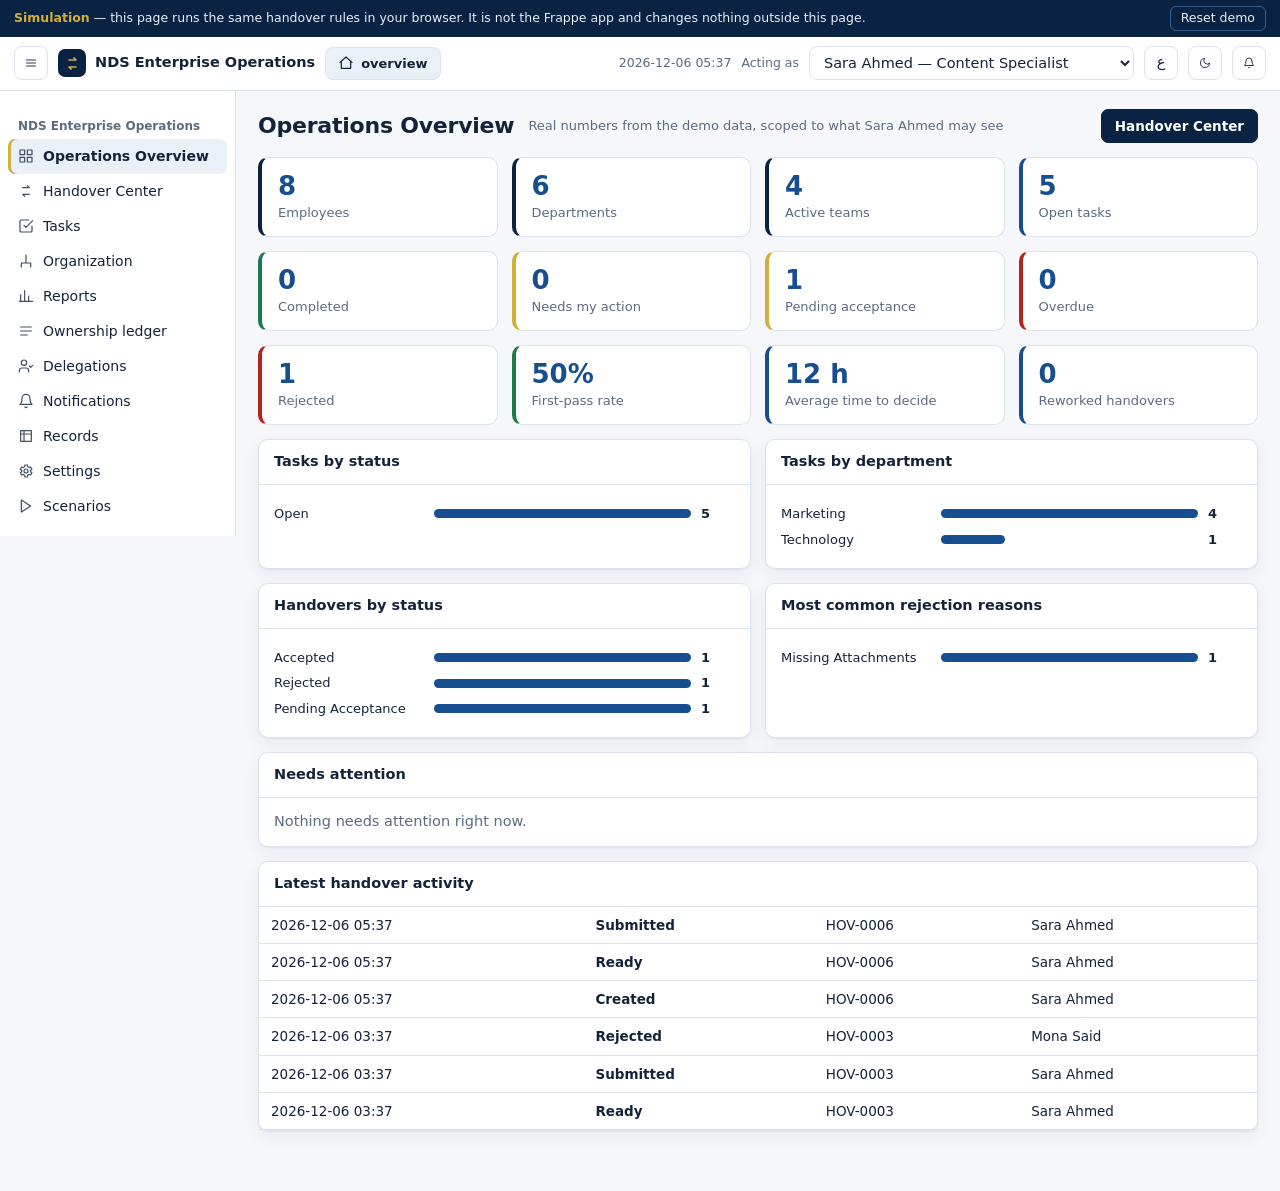
==== commit 0954885c: "Add index.html: in-browser simulation of the handover desk Runs the same rules as the Frappe app (sn" ====
--- a/index.html
+++ b/index.html
@@ -1,692 +1,726 @@
 <!doctype html>
-<html lang="en" data-theme="auto">
-<head>
-<meta charset="utf-8">
-<meta name="viewport" content="width=device-width, initial-scale=1">
-<title>NDS Enterprise Operations — Task Handover &amp; Acceptance for ERPNext</title>
-<meta name="description" content="A Frappe / ERPNext v16 app where a task changes owner only when the receiver accepts a frozen, documented handover. Teams, departments, reports and an append-only ownership ledger.">
-<link rel="preconnect" href="https://fonts.googleapis.com">
-<link rel="preconnect" href="https://fonts.gstatic.com" crossorigin>
-<link href="https://fonts.googleapis.com/css2?family=IBM+Plex+Mono:wght@400;500&family=IBM+Plex+Sans:wght@400;500;600;700&display=swap" rel="stylesheet">
+<html lang="en" dir="ltr"><head><meta charset="utf-8"><meta name="viewport" content="width=device-width,initial-scale=1">
+<title>NDS Enterprise Operations — simulation</title><meta name="description" content="A working in-browser simulation of the NDS Enterprise Operations desk: handover and acceptance, ledger, reports and the ten scenarios.">
+<link rel="icon" href="data:image/svg+xml,%3Csvg xmlns='http://www.w3.org/2000/svg' viewBox='0 0 32 32'%3E%3Crect width='32' height='32' rx='7' fill='%230a2342'/%3E%3Cpath d='M9 11h14l-4-4M23 21H9l4 4' fill='none' stroke='%23d4af37' stroke-width='2.6' stroke-linecap='round' stroke-linejoin='round'/%3E%3C/svg%3E">
 <style>
-:root {
-	--navy: #0a2342;
-	--royal: #164e8f;
-	--gold: #d4af37;
-	--gold-ink: #7a5f0a;
-	--bg: #f5f7fa;
-	--surface: #ffffff;
-	--ink: #0a2342;
-	--muted: #4b5d73;
-	--line: #d9e0ea;
-	--ok: #1d7a4b;
-	--warn: #a15c00;
-	--bad: #b3261e;
-	--wash: #e8eef7;
-	--sans: "IBM Plex Sans", system-ui, -apple-system, "Segoe UI", Roboto, sans-serif;
-	--mono: "IBM Plex Mono", ui-monospace, SFMono-Regular, Menlo, monospace;
+:root{--navy:#0a2342;--royal:#164e8f;--gold:#d4af37;--bg:#f5f7fa;--surface:#fff;--ink:#14233a;--muted:#5b6b80;--line:#dde3ec;--wash:#eaf0f8;--ok:#1d7a4b;--warn:#a15c00;--bad:#b3261e;--gold-ink:#7a5f0a;--side:#fff;--shadow:0 1px 2px rgba(10,35,66,.06),0 6px 18px rgba(10,35,66,.06);--sans:"IBM Plex Sans",system-ui,-apple-system,"Segoe UI",Roboto,"Noto Naskh Arabic",sans-serif;--mono:"IBM Plex Mono",ui-monospace,Menlo,monospace}
+:root[data-theme=dark]{--bg:#07162b;--surface:#0d2a4d;--ink:#eaf0f8;--muted:#a8b7cb;--line:#1f3d66;--wash:#11335c;--ok:#5fcf95;--warn:#f0b45a;--bad:#ff8a80;--gold-ink:#e6c867;--side:#0a2142;--shadow:0 1px 2px rgba(0,0,0,.3)}
+*{box-sizing:border-box}html,body{height:100%}
+body{margin:0;background:var(--bg);color:var(--ink);font:400 14.5px/1.5 var(--sans);-webkit-font-smoothing:antialiased}
+a{color:var(--royal);text-decoration:none}a:hover{text-decoration:underline}
+:root[data-theme=dark] a{color:#8db8f0}
+:focus-visible{outline:3px solid var(--gold);outline-offset:2px;border-radius:4px}
+button,input,select,textarea{font:inherit;color:inherit}
+.sim-banner{background:var(--navy);color:#e8eef8;font-size:12.5px;padding:6px 14px;display:flex;gap:10px;flex-wrap:wrap;align-items:center;justify-content:space-between}
+.sim-banner b{color:var(--gold)}
+.sim-banner button{background:transparent;color:#e8eef8;border:1px solid #3a5c8c;border-radius:6px;padding:2px 10px;cursor:pointer;font-size:12.5px}
+.top{position:sticky;top:0;z-index:30;background:var(--surface);border-bottom:1px solid var(--line);display:flex;align-items:center;gap:10px;padding:0 14px;height:54px}
+.brand{display:flex;align-items:center;gap:9px;font-weight:700;color:var(--ink);white-space:nowrap}
+.brand .mark{width:28px;height:28px;border-radius:7px;background:var(--navy);display:grid;place-items:center}
+.ovr{display:inline-flex;align-items:center;gap:7px;padding:6px 12px;border:1px solid var(--line);border-radius:8px;background:var(--wash);color:var(--ink);font-weight:600;font-size:13px;white-space:nowrap}
+.ovr:hover{text-decoration:none;border-color:var(--royal)}
+.ovr svg{width:16px;height:16px}
+.spacer{flex:1}
+.top select,.top .ib{height:34px;border:1px solid var(--line);border-radius:8px;background:var(--surface);padding:0 10px;cursor:pointer}
+.top .ib{display:inline-grid;place-items:center;min-width:34px;position:relative}
+.top .dot{position:absolute;top:-5px;inset-inline-end:-5px;background:var(--bad);color:#fff;border-radius:10px;font-size:10.5px;padding:0 5px;line-height:16px}
+.clock{font-size:12.5px;color:var(--muted);white-space:nowrap}
+.shell{display:grid;grid-template-columns:236px minmax(0,1fr);min-height:calc(100vh - 54px - 33px)}
+.side{background:var(--side);border-inline-end:1px solid var(--line);padding:12px 8px;position:sticky;top:87px;align-self:start;max-height:calc(100vh - 87px);overflow:auto}
+.side a{display:flex;align-items:center;gap:9px;padding:7px 10px;border-radius:7px;color:var(--ink);font-size:14px}
+.side a:hover{background:var(--wash);text-decoration:none}
+.side a.on{background:var(--wash);font-weight:600;box-shadow:inset 3px 0 0 var(--gold)}
+[dir=rtl] .side a.on{box-shadow:inset -3px 0 0 var(--gold)}
+.side h6{margin:14px 10px 4px;font-size:12px;color:var(--muted);font-weight:600}
+.side .n{margin-inline-start:auto;background:var(--royal);color:#fff;border-radius:10px;padding:0 7px;font-size:11.5px}
+.side svg{width:16px;height:16px;flex:none;opacity:.8}
+main{padding:18px 22px 60px;min-width:0}
+.ph{display:flex;flex-wrap:wrap;gap:10px 14px;align-items:center;margin-bottom:14px}
+.ph h1{font-size:22px;margin:0;font-weight:650;letter-spacing:-.01em}
+.ph .sub{color:var(--muted);font-size:13px}
+.ph .sp{flex:1}
+.btn{display:inline-flex;align-items:center;gap:6px;border:1px solid var(--line);background:var(--surface);color:var(--ink);padding:6px 13px;border-radius:7px;cursor:pointer;font-weight:550;font-size:13.5px}
+.btn:hover:not(:disabled){border-color:var(--royal);text-decoration:none}
+.btn:disabled{opacity:.4;cursor:not-allowed}
+.btn.pri{background:var(--navy);border-color:var(--navy);color:#fff}
+:root[data-theme=dark] .btn.pri{background:var(--royal);border-color:var(--royal)}
+.btn.ok{background:var(--ok);border-color:var(--ok);color:#fff}
+.btn.bad{color:var(--bad);border-color:color-mix(in srgb,var(--bad) 45%,var(--line))}
+.btn.warn{color:var(--warn);border-color:color-mix(in srgb,var(--warn) 45%,var(--line))}
+.btn.gold{background:var(--gold);border-color:var(--gold);color:var(--navy)}
+.btn.sm{padding:3px 9px;font-size:12.5px}
+.card{background:var(--surface);border:1px solid var(--line);border-radius:10px;box-shadow:var(--shadow)}
+.card>h3,.card>.ch{margin:0;padding:11px 15px;font-size:14.5px;font-weight:600;border-bottom:1px solid var(--line);display:flex;gap:10px;align-items:center}
+.card .cb{padding:13px 15px}
+.grid{display:grid;gap:14px}.g2{grid-template-columns:repeat(2,minmax(0,1fr))}.g3{grid-template-columns:repeat(3,minmax(0,1fr))}.g4{grid-template-columns:repeat(4,minmax(0,1fr))}
+.kpi{padding:14px 16px;display:flex;flex-direction:column;gap:2px;cursor:pointer;text-align:start;border-inline-start:4px solid var(--royal);background:var(--surface);border-top:1px solid var(--line);border-bottom:1px solid var(--line);border-inline-end:1px solid var(--line);border-radius:10px}
+.kpi:hover{box-shadow:var(--shadow)}
+.kpi b{font-size:26px;line-height:1.1}.kpi span{color:var(--muted);font-size:13px}
+.kpi.amber{border-inline-start-color:var(--gold)}.kpi.red{border-inline-start-color:var(--bad)}.kpi.green{border-inline-start-color:var(--ok)}.kpi.navy{border-inline-start-color:var(--navy)}
+.tbl{width:100%;border-collapse:collapse;font-size:13.5px}
+.tbl th,.tbl td{padding:8px 12px;text-align:start;border-bottom:1px solid var(--line);vertical-align:top}
+.tbl th{font-weight:600;color:var(--muted);font-size:12.5px;background:color-mix(in srgb,var(--wash) 55%,transparent);white-space:nowrap}
+.tbl tr.click{cursor:pointer}.tbl tr.click:hover td{background:var(--wash)}
+.tbl td.num,.tbl th.num{text-align:end;font-variant-numeric:tabular-nums}
+.tw{overflow-x:auto}
+.empty{padding:34px 18px;text-align:center;color:var(--muted)}
+.pill{display:inline-block;padding:1px 9px;border-radius:999px;border:1px solid currentColor;font-size:12px;font-weight:600;white-space:nowrap}
+.p-draft,.p-withdrawn,.p-superseded{color:var(--muted)}.p-pending,.p-review,.p-clar,.p-open{color:var(--warn)}.p-accepted,.p-completed{color:var(--ok)}.p-rejected,.p-overdue{color:var(--bad)}
+.tabs{display:flex;gap:4px;border-bottom:1px solid var(--line);margin-bottom:12px;flex-wrap:wrap}
+.tabs button{border:0;background:transparent;padding:8px 13px;cursor:pointer;border-bottom:3px solid transparent;font-weight:550;color:var(--muted)}
+.tabs button.on{color:var(--ink);border-bottom-color:var(--gold)}
+.tabs .c{background:var(--wash);border-radius:9px;padding:0 7px;font-size:11.5px;margin-inline-start:5px}
+.bar{display:grid;grid-template-columns:150px 1fr 34px;gap:10px;align-items:center;margin:6px 0;font-size:13px}
+.bar i{display:block;height:9px;border-radius:5px;background:var(--royal)}
+.field{display:grid;gap:4px;margin-bottom:12px}.field label{font-size:12.5px;color:var(--muted);font-weight:600}
+.field input,.field select,.field textarea,.search{border:1px solid var(--line);background:var(--surface);border-radius:7px;padding:7px 10px;width:100%}
+.field textarea{min-height:76px;resize:vertical}
+.field input:disabled,.field textarea:disabled,.field select:disabled{background:var(--wash);cursor:not-allowed}
+.search{max-width:320px}
+.stage{display:flex;gap:0;margin:2px 0 16px;overflow-x:auto}
+.stage div{flex:1;min-width:112px;padding:8px 6px 0;border-top:4px solid var(--line);font-size:12.5px;color:var(--muted)}
+.stage div.done{border-color:var(--gold);color:var(--ink)}.stage div.cur{border-color:var(--royal);color:var(--ink);font-weight:650}
+.stage div.bad{border-color:var(--bad);color:var(--bad);font-weight:650}
+.hv{display:grid;grid-template-columns:minmax(0,1fr) 300px;gap:16px;align-items:start}
+.hv .act{position:sticky;top:96px;display:grid;gap:12px}
+.kv{display:grid;grid-template-columns:150px 1fr;gap:5px 12px;font-size:13.5px}.kv dt{color:var(--muted)}.kv dd{margin:0;white-space:pre-wrap;overflow-wrap:anywhere}
+.tl{list-style:none;margin:0;padding:0 0 0 0}
+.tl li{position:relative;padding:0 0 14px 22px}[dir=rtl] .tl li{padding:0 22px 14px 0}
+.tl li::before{content:"";position:absolute;left:3px;top:5px;width:9px;height:9px;border-radius:50%;background:var(--royal)}[dir=rtl] .tl li::before{left:auto;right:3px}
+.tl li::after{content:"";position:absolute;left:7px;top:16px;bottom:-2px;width:1px;background:var(--line)}[dir=rtl] .tl li::after{left:auto;right:7px}
+.tl li:last-child::after{display:none}
+.tl li.ok::before{background:var(--ok)}.tl li.bad::before{background:var(--bad)}.tl li.warn::before{background:var(--gold)}
+.tl small{color:var(--muted);display:block}
+.hash{font-family:var(--mono);font-size:12px;overflow-wrap:anywhere}
+.note{padding:10px 13px;border-inline-start:4px solid var(--gold);background:var(--wash);border-radius:0 8px 8px 0;font-size:13.5px;margin-bottom:12px}
+.note.bad{border-color:var(--bad)}.note.ok{border-color:var(--ok)}
+.shots{display:flex;gap:10px;flex-wrap:wrap}.shots a,.shots .att{border:1px solid var(--line);border-radius:8px;overflow:hidden;background:var(--wash);font-size:12.5px}
+.shots img{display:block;height:90px;width:auto;max-width:180px;object-fit:cover}.shots .att{padding:8px 11px}
+.ov{position:fixed;inset:0;background:rgba(5,15,30,.55);display:grid;place-items:center;z-index:60;padding:16px}
+.modal{background:var(--surface);border-radius:12px;width:min(560px,100%);max-height:92vh;overflow:auto;box-shadow:0 20px 60px rgba(0,0,0,.4)}
+.modal>h3{margin:0;padding:14px 18px;border-bottom:1px solid var(--line);font-size:16px}.modal .mb{padding:16px 18px}.modal .mf{padding:12px 18px;border-top:1px solid var(--line);display:flex;gap:8px;justify-content:flex-end}
+.chk{display:flex;gap:8px;align-items:flex-start;margin:6px 0;cursor:pointer}
+.toast{position:fixed;bottom:18px;inset-inline-start:50%;transform:translateX(-50%);z-index:80;display:grid;gap:8px;width:min(520px,calc(100% - 24px))}
+[dir=rtl] .toast{transform:translateX(50%)}
+.toast div{padding:10px 14px;border-radius:9px;background:var(--navy);color:#fff;box-shadow:var(--shadow);border-inline-start:5px solid var(--ok)}
+.toast div.err{border-color:var(--bad)}
+.bell{position:absolute;top:50px;inset-inline-end:60px;width:min(380px,92vw);z-index:40}
+.scn{display:grid;grid-template-columns:34px 1fr auto;gap:10px;padding:10px 14px;border-bottom:1px solid var(--line);align-items:start}
+.scn .no{width:26px;height:26px;border-radius:50%;background:var(--royal);color:#fff;display:grid;place-items:center;font-size:12.5px;font-weight:600}
+.scn ul{margin:6px 0 0;padding-inline-start:18px;font-size:13px;color:var(--muted)}
+.scn li.p::marker{color:var(--ok)}.scn li.f{color:var(--bad)}
+.org{border-inline-start:3px solid var(--royal);background:var(--surface);margin:8px 0;padding:8px 14px;border-radius:8px;border:1px solid var(--line);border-inline-start:3px solid var(--royal)}
+.org .team{background:var(--wash);border-radius:7px;padding:7px 11px;margin:6px 0}
+.org .mem{display:flex;gap:5px;flex-wrap:wrap;margin-top:4px}.org .mem span{background:var(--surface);border:1px solid var(--line);padding:0 8px;border-radius:10px;font-size:12px}
+.muted{color:var(--muted)}.right{text-align:end}.mt{margin-top:14px}.row{display:flex;gap:8px;flex-wrap:wrap;align-items:center}
+.menu-btn{display:none}
+@media(max-width:900px){.shell{grid-template-columns:1fr}.side{position:fixed;inset-block:87px 0;inset-inline-start:0;width:250px;z-index:35;transform:translateX(-105%);transition:transform .2s;max-height:none;box-shadow:var(--shadow)}[dir=rtl] .side{transform:translateX(105%)}.side.open{transform:none}.menu-btn{display:inline-grid}.hv{grid-template-columns:1fr}.hv .act{position:static}.g3,.g4{grid-template-columns:repeat(2,minmax(0,1fr))}.g2{grid-template-columns:1fr}.clock{display:none}.ovr span{display:none}main{padding:14px 12px 60px}}
+@media(max-width:520px){.g3,.g4{grid-template-columns:1fr}.top select{max-width:130px}.kv{grid-template-columns:1fr}.bar{grid-template-columns:110px 1fr 30px}}
+@media(prefers-reduced-motion:reduce){.side{transition:none}}
+@media(max-width:900px){.top{gap:6px;padding:0 8px}.brand{font-size:0;gap:0}.brand .mark{font-size:14px}.top label.clock{display:none}.top select{max-width:118px;min-width:0}}
+@media(max-width:420px){.top .ib{min-width:30px;padding:0 6px}.ovr{padding:6px 8px}}
+.hv>*{min-width:0}
+@media(max-width:900px){.hv{grid-template-columns:minmax(0,1fr)!important}}
+
+</style></head><body><div id="app"></div>
+<noscript>This simulation needs JavaScript.</noscript>
+<script>
+/* ===== NDS Enterprise Operations — in-browser simulation of the handover engine =====
+   Same rules as the Frappe app (services/handover.py): identity from the session, snapshot + SHA-256,
+   responsibility moves only on acceptance, append-only ledger with unique (task, sequence),
+   idempotent submit, explicit delegation, required vs mutable notifications. */
+function sha256(str){
+  var s=unescape(encodeURIComponent(str)),mp=Math.pow,mw=mp(2,32),i,j,res='',w=[],bl=s.length*8;
+  var h=sha256.h=sha256.h||[],k=sha256.k=sha256.k||[],pc=k.length,comp={};
+  for(var c=2;pc<64;c++){if(!comp[c]){for(i=0;i<313;i+=c)comp[i]=c;h[pc]=(mp(c,.5)*mw)|0;k[pc++]=(mp(c,1/3)*mw)|0}}
+  h=h.slice(0,8);s+='\x80';while(s.length%64-56)s+='\x00';
+  for(i=0;i<s.length;i++){j=s.charCodeAt(i);w[i>>2]|=j<<((3-i)%4)*8}
+  w[w.length]=((bl/mw)|0);w[w.length]=(bl);
+  for(j=0;j<w.length;){var ww=w.slice(j,j+=16),oh=h;h=h.slice(0,8);
+    for(i=0;i<64;i++){var w15=ww[i-15],w2=ww[i-2],a=h[0],e=h[4];
+      var t1=h[7]+(rr(e,6)^rr(e,11)^rr(e,25))+((e&h[5])^((~e)&h[6]))+k[i]+(ww[i]=(i<16)?ww[i]:(ww[i-16]+(rr(w15,7)^rr(w15,18)^(w15>>>3))+ww[i-7]+(rr(w2,17)^rr(w2,19)^(w2>>>10)))|0);
+      var t2=(rr(a,2)^rr(a,13)^rr(a,22))+((a&h[1])^(a&h[2])^(h[1]&h[2]));
+      h=[(t1+t2)|0].concat(h);h[4]=(h[4]+t1)|0;h.pop()}
+    for(i=0;i<8;i++)h[i]=(h[i]+oh[i])|0}
+  for(i=0;i<8;i++)for(j=3;j+1;j--){var b=(h[i]>>(j*8))&255;res+=((b<16)?0:'')+b.toString(16)}
+  return res;
+  function rr(v,a){return(v>>>a)|(v<<(32-a))}
 }
-:root[data-theme="dark"] {
-	--bg: #07162b;
-	--surface: #0d2a4d;
-	--ink: #eaf0f8;
-	--muted: #a8b7cb;
-	--line: #1f3d66;
-	--gold-ink: #e6c867;
-	--ok: #5fcf95;
-	--warn: #f0b45a;
-	--bad: #ff8a80;
-	--wash: #11335c;
-}
-@media (prefers-color-scheme: dark) {
-	:root:not([data-theme="light"]) {
-		--bg: #07162b;
-		--surface: #0d2a4d;
-		--ink: #eaf0f8;
-		--muted: #a8b7cb;
-		--line: #1f3d66;
-		--gold-ink: #e6c867;
-		--ok: #5fcf95;
-		--warn: #f0b45a;
-		--bad: #ff8a80;
-		--wash: #11335c;
-	}
-}
-* { box-sizing: border-box; }
-html { scroll-behavior: smooth; }
-body {
-	margin: 0;
-	background: var(--bg);
-	color: var(--ink);
-	font: 400 17px/1.6 var(--sans);
-	-webkit-font-smoothing: antialiased;
-}
-a { color: var(--royal); text-underline-offset: 3px; }
-@media (prefers-color-scheme: dark) { :root:not([data-theme="light"]) a { color: #8db8f0; } }
-:root[data-theme="dark"] a { color: #8db8f0; }
-:focus-visible { outline: 3px solid var(--gold); outline-offset: 3px; border-radius: 4px; }
-.wrap { width: min(1120px, 100% - 32px); margin-inline: auto; }
-h1, h2, h3 { line-height: 1.12; margin: 0; letter-spacing: -0.015em; }
-h1 { font-size: clamp(2.2rem, 5vw, 3.7rem); font-weight: 700; text-wrap: balance; }
-h2, h3 { text-wrap: balance; }
-h2 { font-size: clamp(1.7rem, 3.2vw, 2.4rem); font-weight: 650; }
-h3 { font-size: 1.15rem; font-weight: 600; letter-spacing: -0.005em; }
-p { margin: 0; max-width: 68ch; }
+class NdsError extends Error{constructor(m,code){super(m);this.code=code||'valid'}}
+const fail=(m,c)=>{throw new NdsError(m,c)};
+const H=3600e3,D=24*H;
+const ROLE={EXEC:'NDS Executive Management',OPS:'NDS Operations Manager',DEPT:'NDS Department Manager',LEAD:'NDS Team Leader',REV:'NDS Task Reviewer',AUD:'NDS Read Only Auditor',SYS:'System Manager'};
+const REASONS=['Missing Information','Incomplete Work','Missing Attachments','Technical Issues','Incorrect Diagnosis','Unclear Instructions','Unverified Results','Wrong Assignment','Other'];
+const OPEN_H=['Pending Acceptance','Under Review','Clarification Requested'];
+const CLOSED_T=['Completed','Cancelled'];
+const USERS={
+ sara:{name:'Sara Ahmed',dept:'Marketing',team:'Content Team',job:'Content Specialist',roles:['Employee','NDS Task Sender','NDS Task Executor']},
+ omar:{name:'Omar Hassan',dept:'Technology',team:'ERP Squad',job:'ERPNext Developer',roles:['Employee','NDS Task Receiver','NDS Task Executor']},
+ mona:{name:'Mona Said',dept:'Technology',team:'ERP Squad',job:'QA Engineer',roles:['Employee','NDS Task Receiver','NDS Task Executor']},
+ lina:{name:'Lina Farouk',dept:'Technology',team:'ERP Squad',job:'Team Leader',roles:['Employee',ROLE.LEAD]},
+ khaled:{name:'Khaled Mansour',dept:'Technology',team:'',job:'Head of Technology',roles:['Employee',ROLE.DEPT]},
+ huda:{name:'Huda Salem',dept:'Marketing',team:'',job:'Head of Marketing',roles:['Employee',ROLE.DEPT]},
+ noura:{name:'Noura Adel',dept:'Executive Management',team:'',job:'Operations Director',roles:[ROLE.EXEC,ROLE.OPS]},
+ rana:{name:'Rana Younes',dept:'Quality & Compliance',team:'',job:'Quality Reviewer',roles:['Employee',ROLE.REV]},
+ adel:{name:'Adel Auditor',dept:'Quality & Compliance',team:'',job:'Read Only Auditor',roles:[ROLE.AUD]},
+ admin:{name:'Administrator',dept:'',team:'',job:'System Administrator',roles:['Administrator',ROLE.SYS]}
+};
+const TEAMS=[{name:'Content Team',dept:'Marketing',lead:'huda'},{name:'Design Studio',dept:'Marketing',lead:'huda'},{name:'ERP Squad',dept:'Technology',lead:'lina'},{name:'Web Team',dept:'Technology',lead:'khaled'}];
+const DEPTS=['Marketing','Technology','Finance & Accounting','Human Resources','Quality & Compliance','Executive Management'];
+let S=null;
+const uname=u=>USERS[u]?USERS[u].name:(u||'—');
+const now=()=>Date.now()+S.clock;
+const pad=n=>String(n).padStart(2,'0');
+const fmt=t=>{const d=new Date(t);return d.getFullYear()+'-'+pad(d.getMonth()+1)+'-'+pad(d.getDate())+' '+pad(d.getHours())+':'+pad(d.getMinutes())};
+const dateOf=t=>fmt(t).slice(0,10);
+const hasRole=(u,r)=>USERS[u].roles.includes(r);
+const isFull=u=>[ROLE.EXEC,ROLE.OPS,ROLE.AUD,ROLE.SYS,'Administrator'].some(r=>hasRole(u,r));
+const isManager=u=>isFull(u)||hasRole(u,ROLE.DEPT)||hasRole(u,ROLE.OPS);
+const id=(p)=>p+'-'+String(++S.seq[p]).padStart(4,'0');
+function blank(){return{clock:0,seq:{HOV:0,TASK:0,UPD:0,CHK:0,REV:0,DEL:0,NTF:0,TRV:0,ATT:0},tasks:[],handovers:[],reviews:[],history:[],ledger:[],updates:[],checklist:[],taskReviews:[],delegations:[],notifications:[],prefs:{},requests:{},settings:{responseHours:24,leadHours:4,escalateHours:24},kpi:[]}}
+function ownerOf(tid){const rows=S.ledger.filter(r=>r.task===tid);if(rows.length)return rows[rows.length-1].to;return S.tasks.find(t=>t.id===tid).assignee}
+function pastOwners(tid){const t=S.tasks.find(x=>x.id===tid),s=new Set([t.assignee,t.creator]);S.ledger.filter(r=>r.task===tid).forEach(r=>{s.add(r.from);s.add(r.to)});return s}
+function getH(i){const h=S.handovers.find(x=>x.id===i);if(!h)fail('Handover '+i+' does not exist.');return h}
+function getT(i){const t=S.tasks.find(x=>x.id===i);if(!t)fail('Task '+i+' does not exist.');return t}
+function log(h,event,user,text,cls){S.history.push({id:S.history.length+1,handover:h.id,task:h.task,event,user,text:text||'',cls:cls||'',at:now()})}
+function activeDelegation(delegate,delegator,at){at=at||now();return S.delegations.find(d=>!d.revoked&&d.delegate===delegate&&d.delegator===delegator&&Date.parse(d.from)<=at&&at<=Date.parse(d.to)+D-1)}
+function canDecide(h,u){if(u===h.sender)return false;if(u===h.receiver)return true;return !!activeDelegation(u,h.receiver)}
+function leads(u){return TEAMS.filter(t=>t.lead===u).map(t=>t.name)}
+function canSeeH(h,u){
+  if(h.status==='Draft')return u===h.sender||isFull(u)&&!hasRole(u,ROLE.AUD)||hasRole(u,ROLE.SYS);
+  if(isFull(u))return true;
+  if(u===h.sender||u===h.receiver||activeDelegation(u,h.receiver))return true;
+  const lt=leads(u);if(lt.includes(h.senderTeam)||lt.includes(h.receiverTeam))return true;
+  if(hasRole(u,ROLE.DEPT)&&(USERS[u].dept===h.senderDept||USERS[u].dept===h.receiverDept))return true;
+  return false}
+function canSeeT(t,u){
+  if(isFull(u)||t.creator===u||pastOwners(t.id).has(u))return true;
+  if(hasRole(u,ROLE.DEPT)&&USERS[u].dept===t.dept)return true;
+  if(leads(u).includes(t.team))return true;
+  return false}
+const visH=u=>S.handovers.filter(h=>canSeeH(h,u));
+const visT=u=>S.tasks.filter(t=>canSeeT(t,u));
+function notify(users,subject,h,cat,prio){
+  [...new Set(users)].filter(Boolean).forEach(u=>{
+    const p=S.prefs[u]||{reminders:true,progress:true};
+    if(cat==='reminder'&&p.reminders===false)return;if(cat==='progress'&&p.progress===false)return;
+    if(S.notifications.some(n=>n.user===u&&n.ref===h.id&&n.subject===subject))return; // no duplicates
+    S.notifications.push({id:S.notifications.length+1,user:u,subject,ref:h.id,task:h.task,cat:cat||'required',prio:prio||'Normal',read:false,at:now()})})}
+function managersOf(h){return Object.keys(USERS).filter(u=>(hasRole(u,ROLE.DEPT)&&[h.senderDept,h.receiverDept].includes(USERS[u].dept))||leads(u).some(t=>[h.senderTeam,h.receiverTeam].includes(t)))}
+function addLedger(h,from,to){
+  const seq=S.ledger.filter(r=>r.task===h.task).length+1;
+  if(S.ledger.some(r=>r.task===h.task&&r.seq===seq))fail('Ownership of '+h.task+' changed at the same time. Reload and try again.','conflict');
+  const row=Object.freeze({task:h.task,seq,from,to,handover:h.id,at:now(),fromDept:USERS[from].dept,toDept:USERS[to].dept,via:h.actedOnBehalf?'Delegation':'Acceptance'});
+  S.ledger.push(row);const t=getT(h.task);t.dept=USERS[to].dept;t.team=USERS[to].team;return row}
+/* ---------- handover lifecycle ---------- */
+const REQUIRED=[['reason','Handover reason'],['notes.done','Work done'],['diag.technical','Technical diagnosis'],['solution.approach','Solution approach'],['results.completed','Completed results']];
+const dig=(o,p)=>p.split('.').reduce((a,k)=>a&&a[k],o);
+function emptyH(){return{notes:{done:'',notDone:'',risks:'',instructions:''},diag:{technical:'',problem:'',rootCause:'',error:'',condition:'',dependencies:'',pending:'',risks:''},solution:{approach:'',steps:'',tools:'',files:'',decisions:'',outstanding:''},results:{completed:'',expectedVsActual:'',evidence:'',testing:'',outstanding:'',final:''},exec:{extra:'',operate:'',followUp:'',warnings:'',recommendations:'',future:''}}}
+function createHandover(u,taskId,receiver,data){
+  const t=getT(taskId);if(!USERS[receiver])fail('Choose a receiver.');
+  if(CLOSED_T.includes(t.status))fail('A '+t.status.toLowerCase()+' task cannot be handed over.');
+  const owner=ownerOf(taskId);
+  if(!(owner===u||isManager(u)&&canSeeT(t,u)))fail('Only the current owner, or a manager whose scope covers the task, can hand '+taskId+' over.','perm');
+  if(receiver===owner)fail('The receiver already owns this task.');
+  if(S.handovers.some(h=>h.task===taskId&&(OPEN_H.includes(h.status)||h.status==='Draft')))fail('This task already has an open handover or a draft.');
+  const prevAccepted=S.handovers.filter(h=>h.task===taskId&&h.status==='Accepted').pop();
+  const h=Object.assign({id:id('HOV'),task:taskId,version:1,prev:prevAccepted?prevAccepted.id:null,status:'Draft',ready:false,
+    sender:u,receiver,senderDept:USERS[u].dept,senderTeam:USERS[u].team,receiverDept:USERS[receiver].dept,receiverTeam:USERS[receiver].team,
+    reason:'',attachments:[],rv:1,createdAt:now()},emptyH(),data||{});
+  h.root=h.id;S.handovers.push(h);log(h,'Created',u,'Draft created');return h}
+function updateDraft(u,i,patch){
+  const h=getH(i);if(u!==h.sender)fail('Only the sender can edit a draft.','perm');
+  if(h.status!=='Draft')fail('A submitted handover is frozen and cannot be edited. Revise it to start a new version.','perm');
+  Object.keys(patch).forEach(p=>{const ks=p.split('.');let o=h;while(ks.length>1)o=o[ks.shift()];o[ks[0]]=patch[p]});
+  h.ready=false;h.rv++;return h}
+function missing(h){return REQUIRED.filter(([p])=>!String(dig(h,p)||'').trim()).map(x=>x[1])}
+function markReady(u,i){const h=getH(i);if(u!==h.sender)fail('Only the sender can do this.','perm');if(h.status!=='Draft')fail('Only a draft can be marked ready.');
+  const m=missing(h);if(m.length)fail('Complete the required fields first: '+m.join(', ')+'.');h.ready=true;log(h,'Ready',u,'Required data verified');return h}
+function snapshotOf(h){const t=getT(h.task);return JSON.stringify({task:{id:t.id,subject:t.subject,desc:t.desc,project:t.project,priority:t.priority,due:t.due},sender:h.sender,receiver:h.receiver,version:h.version,reason:h.reason,notes:h.notes,diag:h.diag,solution:h.solution,results:h.results,exec:h.exec,attachments:h.attachments.map(a=>({name:a.name,kind:a.kind}))})}
+function submit(u,i,rid){
+  const key=u+':'+rid;if(rid&&S.requests[key])return getH(S.requests[key]); // retry never duplicates
+  const h=getH(i);if(u!==h.sender)fail('Only the sender can submit. The sender identity cannot be forged.','perm');
+  if(h.status!=='Draft')fail('This handover was already submitted.');
+  if(!h.ready){const m=missing(h);fail(m.length?'Complete the required fields first: '+m.join(', ')+'.':'Mark the handover ready before submitting.')}
+  if(ownerOf(h.task)!==u&&!isManager(u))fail('You no longer own this task.','conflict');
+  if(S.handovers.some(x=>x.task===h.task&&x.id!==h.id&&OPEN_H.includes(x.status)))fail('Another handover of this task is already open.','conflict');
+  h.snapshot=snapshotOf(h);h.hash=sha256(h.snapshot);h.status='Pending Acceptance';h.submittedAt=now();h.responseDue=now()+S.settings.responseHours*H;h.rv++;
+  if(rid)S.requests[key]=h.id;
+  log(h,'Submitted',u,'Version '+h.version+' submitted to '+uname(h.receiver)+'. Snapshot '+h.hash.slice(0,12)+'…','warn');
+  notify([h.receiver],'Handover '+h.id+' from '+uname(u)+' is waiting for your decision',h,'required','High');return h}
+function verify(h){return !!h.snapshot&&sha256(h.snapshot)===h.hash}
+function startReview(u,i){const h=getH(i);if(!canDecide(h,u))fail('Only the named receiver or an active delegate can review this handover.','perm');
+  if(h.status!=='Pending Acceptance')fail('This handover is not waiting for review.');h.status='Under Review';h.rv++;log(h,'Review started',u,uname(u)+' opened the review');
+  notify([h.sender],uname(u)+' started reviewing '+h.id,h,'progress');return h}
+function review(h,u,decision,text,extra){S.reviews.push(Object.assign({handover:h.id,by:u,onBehalfOf:u!==h.receiver?h.receiver:null,decision,text:text||'',at:now()},extra||{}))}
+function accept(u,i,conf,expectRv){
+  const h=getH(i);if(u===h.sender)fail('The sender cannot accept their own handover.','perm');
+  if(!canDecide(h,u))fail('Only the named receiver, or someone with an active delegation, can accept.','perm');
+  if(expectRv!=null&&expectRv!==h.rv)fail('This handover was changed by someone else a moment ago ('+h.status+'). Nothing was transferred twice.','conflict');
+  if(!['Pending Acceptance','Under Review'].includes(h.status))fail('This handover is '+h.status+'. It can no longer be accepted.','conflict');
+  conf=conf||{};if(!(conf.details&&conf.attachments&&conf.responsibilities))fail('Confirm all three statements before accepting.');
+  const t=getT(h.task);if(ownerOf(h.task)!==h.sender&&!isManager(h.sender))fail('The task owner changed since this was submitted.','conflict');
+  const from=ownerOf(h.task);
+  h.actedOnBehalf=u!==h.receiver?h.receiver:null;
+  const row=addLedger(h,from,h.receiver);
+  h.status='Accepted';h.decidedAt=now();h.decidedBy=u;h.rv++;h.receiverNotes=conf.notes||'';h.nextStep=conf.nextStep||'';
+  review(h,u,'Accepted',conf.notes,{nextStep:conf.nextStep});
+  log(h,'Accepted',u,(h.actedOnBehalf?uname(u)+' accepted on behalf of '+uname(h.receiver)+'. ':'')+'Responsibility moved to '+uname(h.receiver)+' (ledger #'+row.seq+')','ok');
+  notify([h.sender,...managersOf(h)],'Handover '+h.id+' was accepted by '+uname(u),h,'required');return h}
+function reject(u,i,reason,details){
+  const h=getH(i);if(!canDecide(h,u))fail('Only the named receiver or an active delegate can reject.','perm');
+  if(!OPEN_H.slice(0,2).includes(h.status))fail('This handover is '+h.status+'.','conflict');
+  if(!REASONS.includes(reason))fail('A rejection reason is mandatory.');if(!String(details||'').trim())fail('Explain the rejection in detail.');
+  h.status='Rejected';h.decidedAt=now();h.decidedBy=u;h.rejection={reason,details};h.rv++;review(h,u,'Rejected',details,{reason});
+  log(h,'Rejected',u,reason+': '+details,'bad');notify([h.sender],'Handover '+h.id+' was rejected: '+reason,h,'required','High');return h}
+function clarify(u,i,text){
+  const h=getH(i);if(!canDecide(h,u))fail('Only the named receiver or an active delegate can ask for clarification.','perm');
+  if(!OPEN_H.slice(0,2).includes(h.status))fail('This handover is '+h.status+'.','conflict');if(!String(text||'').trim())fail('Write what you need clarified.');
+  h.status='Clarification Requested';h.rv++;review(h,u,'Clarification',text);log(h,'Clarification requested',u,text,'warn');
+  notify([h.sender],'Clarification requested on '+h.id,h,'required');return h}
+function withdraw(u,i,reason){const h=getH(i);if(u!==h.sender)fail('Only the sender can withdraw.','perm');
+  if(!OPEN_H.includes(h.status))fail('Only an open handover can be withdrawn.');if(!String(reason||'').trim())fail('Give a reason for withdrawing.');
+  h.status='Withdrawn';h.rv++;log(h,'Withdrawn',u,reason);notify([h.receiver],'Handover '+h.id+' was withdrawn',h,'required');return h}
+function revise(u,i){const h=getH(i);if(u!==h.sender)fail('Only the sender can revise.','perm');
+  if(!['Rejected','Clarification Requested','Withdrawn'].includes(h.status))fail('Only a rejected, withdrawn or clarified handover can be revised.');
+  if(S.handovers.some(x=>x.task===h.task&&x.id!==h.id&&(OPEN_H.includes(x.status)||x.status==='Draft')))fail('A newer open handover or draft already exists for this task.');
+  if(ownerOf(h.task)!==u&&!isManager(u))fail('You no longer own this task.','conflict');
+  if(h.status==='Clarification Requested'){h.status='Superseded';h.rv++;log(h,'Superseded',u,'Replaced by a new version after the clarification')}
+  const n=JSON.parse(JSON.stringify(h));['snapshot','hash','submittedAt','decidedAt','decidedBy','rejection','responseDue','receiverNotes','nextStep','actedOnBehalf'].forEach(k=>delete n[k]);
+  Object.assign(n,{id:id('HOV'),version:h.version+1,prev:h.id,status:'Draft',ready:false,rv:1,createdAt:now()});n.root=h.root;S.handovers.push(n);
+  log(n,'Created',u,'Version '+n.version+' started from '+h.id);return n}
+/* ---------- delegation ---------- */
+function delegate(u,to,from,until,reason){if(!USERS[to]||to===u)fail('Choose someone else to act for you.');if(!from||!until||until<from)fail('Give a valid period.');
+  if(!String(reason||'').trim())fail('Say why you are delegating.');const d={id:id('DEL'),delegator:u,delegate:to,from,to:until,reason,revoked:false,at:now()};S.delegations.push(d);return d}
+function revokeDelegation(u,i){const d=S.delegations.find(x=>x.id===i);if(!d||d.delegator!==u&&!hasRole(u,ROLE.SYS))fail('Only the person who delegated can revoke it.','perm');d.revoked=true;return d}
+/* ---------- tasks ---------- */
+function postUpdate(u,tid,type,note,progress,link){const t=getT(tid);
+  if(ownerOf(tid)!==u)fail('Only the current owner of '+tid+' can post updates on it.','perm');
+  if(CLOSED_T.includes(t.status))fail(t.status+' tasks cannot receive updates.');
+  if(progress!==''&&progress!=null&&!(progress>=0&&progress<=100))fail('Progress must be between 0 and 100.');
+  if(!String(note||'').trim())fail('Write a note.');const x={id:id('UPD'),task:tid,type,note,progress:progress===''?null:+progress,link:link||'',by:u,at:now()};
+  S.updates.push(Object.freeze(x));if(type==='Progress'&&x.progress!=null)t.progress=x.progress;return x}
+function addCheck(u,tid,title,req){if(ownerOf(tid)!==u)fail('Only the current owner can change the checklist.','perm');if(CLOSED_T.includes(getT(tid).status))fail('The checklist of a closed task cannot be changed.');
+  if(!String(title).trim())fail('Name the criterion.');const c={id:id('CHK'),task:tid,title,required:req!==false,done:false};S.checklist.push(c);return c}
+function toggleCheck(u,cid){const c=S.checklist.find(x=>x.id===cid);if(ownerOf(c.task)!==u)fail('Only the current owner can change the checklist.','perm');
+  if(CLOSED_T.includes(getT(c.task).status))fail('The checklist of a closed task cannot be changed.');c.done=!c.done;c.by=c.done?u:null;c.at=c.done?now():null;return c}
+function delCheck(u,cid){const c=S.checklist.find(x=>x.id===cid);if(ownerOf(c.task)!==u)fail('Only the current owner can change the checklist.','perm');if(c.done)fail('A completed checklist item is part of the record and cannot be deleted.','perm');S.checklist=S.checklist.filter(x=>x!==c)}
+function completeTask(u,tid){const t=getT(tid);if(ownerOf(tid)!==u)fail('Only the current owner can complete the task.','perm');
+  const open=S.checklist.filter(c=>c.task===tid&&c.required&&!c.done).map(c=>c.title);if(open.length)fail('Required checklist items are still open: '+open.join(', ')+'.');
+  t.status='Completed';t.progress=100;t.completedAt=now();return t}
+function reviewTask(u,tid,verdict,score,comments){const t=getT(tid);
+  if(![ROLE.REV,ROLE.DEPT,ROLE.OPS,ROLE.EXEC].some(r=>hasRole(u,r)))fail('You are not a reviewer.','perm');
+  if(t.status!=='Completed')fail('Only a completed task can be reviewed.');if(pastOwners(tid).has(u)&&u!==t.creator||ownerOf(tid)===u)fail('Nobody can review work he owned himself.','perm');
+  if(verdict==='Approved'&&!(score>=1&&score<=5))fail('An approval needs a quality score from 1 to 5.');if(!String(comments).trim())fail('Write your comments.');
+  const r=Object.freeze({id:id('TRV'),task:tid,verdict,score:verdict==='Approved'?+score:null,comments,by:u,owner:ownerOf(tid),at:now()});S.taskReviews.push(r);return r}
+/* ---------- scheduled reminders (hourly job) ---------- */
+function runReminders(){
+  let sent=0;const lead=S.settings.leadHours*H,esc=S.settings.escalateHours*H,t=now();
+  S.handovers.filter(h=>['Pending Acceptance','Under Review'].includes(h.status)).forEach(h=>{
+    const once=ev=>S.history.some(x=>x.handover===h.id&&x.event===ev);const to=[h.receiver];
+    if(h.responseDue-t<=lead&&h.responseDue>t&&!once('Reminder Sent')){log(h,'Reminder Sent','system','Response due '+fmt(h.responseDue));notify(to,'Reminder: '+h.id+' needs your decision by '+fmt(h.responseDue),h,'reminder');sent++}
+    if(t>h.responseDue&&!once('Overdue Alert')){log(h,'Overdue Alert','system','Response is overdue','bad');notify([h.receiver,h.sender],h.id+' is overdue for a decision',h,'required','High');sent++}
+    if(t>h.responseDue+esc&&!once('Escalated')){log(h,'Escalated','system','Escalated to managers','bad');notify(managersOf(h),h.id+' has waited more than '+S.settings.escalateHours+' h past its deadline',h,'required','High');sent++}});
+  return sent}
+function advance(ms){S.clock+=ms}
+/* ---------- KPI helpers (fair rules) ---------- */
+function waitedAcross(tid,due){const d=Date.parse(due);return S.handovers.some(h=>h.task===tid&&h.submittedAt&&h.status!=='Withdrawn'&&h.submittedAt<=d+D&&(h.decidedAt||now())>=d)}
+function pct(a,b){return b?Math.round(1000*a/b)/10:null}
+function avg(a){a=a.filter(x=>x!=null);return a.length?Math.round(10*a.reduce((s,x)=>s+x,0)/a.length)/10:null}
+function firstPass(h){return h.status==='Accepted'&&h.version===1&&!S.reviews.some(r=>r.handover===h.id&&r.decision==='Clarification')}
+function allowed(h,u){
+  const a=[];const st=h.status;
+  if(st==='Draft'&&u===h.sender){a.push('save','ready','submit')}
+  if(['Pending Acceptance','Under Review'].includes(st)&&canDecide(h,u)){if(st==='Pending Acceptance')a.push('review');a.push('accept','reject','clarify')}
+  if(OPEN_H.includes(st)&&u===h.sender)a.push('withdraw');
+  if(['Rejected','Clarification Requested','Withdrawn'].includes(st)&&u===h.sender)a.push('revise');
+  return a}
 
-/* top bar */
-.top { position: sticky; top: 0; z-index: 20; background: color-mix(in srgb, var(--bg) 88%, transparent); backdrop-filter: blur(8px); border-bottom: 1px solid var(--line); }
-.top .wrap { display: flex; align-items: center; gap: 20px; height: 56px; }
-.brand { font-weight: 700; color: var(--ink); text-decoration: none; display: flex; align-items: center; gap: 10px; white-space: nowrap; }
-.mark { width: 26px; height: 26px; border-radius: 6px; background: var(--navy); display: grid; place-items: center; }
-.mark svg { width: 16px; height: 16px; }
-nav { display: flex; gap: 18px; margin-inline-start: auto; font-size: 15px; overflow-x: auto; scrollbar-width: none; }
-nav a { color: var(--muted); text-decoration: none; white-space: nowrap; padding: 6px 0; }
-nav a:hover { color: var(--ink); }
-.iconbtn { border: 1px solid var(--line); background: var(--surface); color: var(--ink); width: 36px; height: 36px; border-radius: 8px; cursor: pointer; font: inherit; flex: none; }
+/* ===== seed data, reports, scenarios ===== */
+function mkTask(o){const t=Object.assign({id:id('TASK'),subject:'',desc:'',dept:USERS[o.assignee].dept,team:USERS[o.assignee].team,project:'',priority:'Medium',status:'Open',due:dateOf(now()+7*D),progress:0,creator:'noura',createdAt:now()},o);S.tasks.push(t);return t}
+const FULL={reason:'Reassignment to the owning team',notes:{done:'Diagnosed the issue and prepared the fix on a copy.',notDone:'Production rollout.',risks:'Touches the live print format.',instructions:'Test on the staging site first.'},
+ diag:{technical:'The print format reads a field that was renamed in the last update.',problem:'Printed documents show an empty amount.',rootCause:'Jinja block references the old fieldname.',error:'KeyError: grand_total_old',condition:'Staging reproduces the fault.',dependencies:'None',pending:'Customer sign-off',risks:'Low'},
+ solution:{approach:'Point the template at the new field and add a fallback.',steps:'1. Edit the block. 2. Reload. 3. Print three samples.',tools:'ERPNext Print Format Builder',files:'print_format/sales_invoice.json',decisions:'Keep the old name as a fallback for one release.',outstanding:'Release note'},
+ results:{completed:'Samples print with the right amounts.',expectedVsActual:'Expected: amount shown. Actual: amount shown.',evidence:'3 printed samples attached.',testing:'Three invoices of different currencies.',outstanding:'None',final:'Ready for the receiving team.'}};
+function fillH(h,extra){const flat={'reason':FULL.reason};['notes','diag','solution','results'].forEach(g=>Object.keys(FULL[g]).forEach(k=>flat[g+'.'+k]=FULL[g][k]));Object.assign(flat,extra||{});updateDraft(h.sender,h.id,flat);return h}
+function fullHandover(task,from,to,rid){const h=createHandover(from,task.id,to);fillH(h);markReady(from,h.id);submit(from,h.id,rid||('r-'+h.id));return h}
+const CONF={details:true,attachments:true,responsibilities:true};
+function seed(){
+  S=blank();S.clock=-8*D;
+  const t1=mkTask({subject:'Migrate landing page forms to an ERPNext Web Form',desc:'Replace the external form with a Web Form linked to Lead.',project:'Website Revamp',priority:'High',assignee:'sara',due:dateOf(now()+13*D)});
+  const h1=fullHandover(t1,'sara','omar');advance(D);accept('omar',h1.id,CONF,undefined);
+  advance(-D+5*D);
+  const t8=mkTask({subject:'Set up the staging server backup',project:'ERP Rollout',priority:'Medium',assignee:'omar',creator:'lina',due:dateOf(now()+1*D),status:'Open'});
+  addCheck('omar',t8.id,'Backup restores on a clean site');addCheck('omar',t8.id,'Schedule documented');
+  S.checklist.filter(c=>c.task===t8.id).forEach(c=>toggleCheck('omar',c.id));postUpdate('omar',t8.id,'Progress','Backup job created and tested.',100);completeTask('omar',t8.id);
+  advance(2*H);reviewTask('rana',t8.id,'Approved',4,'Clear documentation, restore tested.');
+  const t7=mkTask({subject:'Update the API documentation',project:'ERP Rollout',priority:'High',assignee:'omar',due:dateOf(now()-2*D)});
+  addCheck('omar',t7.id,'Endpoints verified against v16');addCheck('omar',t7.id,'Examples run');
+  const t3=mkTask({subject:'Prepare the quarterly SEO audit report',project:'Brand Refresh',priority:'Medium',assignee:'mona',due:dateOf(now()+1*D)});
+  const h3=fullHandover(t3,'mona','omar');startReview('omar',h3.id);
+  advance(2*D+20*H);
+  const t4=mkTask({subject:'Export campaign banners for the web team',project:'Website Revamp',assignee:'sara',due:dateOf(now()+6*D)});
+  const h4=fullHandover(t4,'sara','mona');reject('mona',h4.id,'Missing Attachments','The banner exports and the source files are not attached.');
+  const t5=mkTask({subject:'Customer onboarding checklist for ERP clients',project:'ERP Rollout',assignee:'mona',due:dateOf(now()+4*D)});
+  const h5=fullHandover(t5,'mona','omar');clarify('omar',h5.id,'Which clients are already live? The list is missing.');
+  const t9=mkTask({subject:'Build the campaign performance dashboard',project:'Brand Refresh',priority:'High',assignee:'sara',due:dateOf(now()+9*D)});
+  postUpdate('sara',t9.id,'Progress','Data sources connected, charts next.',40);
+  const t6=mkTask({subject:'Refresh the brand guidelines document',project:'Brand Refresh',assignee:'sara',due:dateOf(now()+12*D)});
+  const h6=createHandover('sara',t6.id,'omar');updateDraft('sara',h6.id,{'reason':'Needs ERPNext print styling','notes.done':'Collected the current guidelines.'});
+  mkTask({subject:'Remove the legacy export plugin',assignee:'omar',status:'Cancelled',due:dateOf(now()-5*D)});
+  advance(-(2*D+20*H)+0);S.clock=Math.min(S.clock,0);S.clock=0;
+  const t2=mkTask({subject:'Fix the sales invoice print format',desc:'Amounts print empty on the new invoice format.',project:'ERP Rollout',priority:'High',assignee:'sara',due:dateOf(now()+2*D)});
+  fullHandover(t2,'sara','omar');
+  S.notifications.forEach(n=>{n.read=true});S.clock=0;return S}
+const DEF={from:'',to:'',dept:''};
+const inRange=(t,f)=>(!f.from||dateOf(t)>=f.from)&&(!f.to||dateOf(t)<=f.to);
+const ageH=h=>Math.round(((h.decidedAt||now())-h.submittedAt)/H*10)/10;
+function openTasks(u){return visT(u).filter(t=>!CLOSED_T.includes(t.status)&&t.status!=='Template')}
+function waitingOn(tid){return S.handovers.find(h=>h.task===tid&&['Pending Acceptance','Under Review'].includes(h.status))}
+function overdueRows(u){const today=dateOf(now());return openTasks(u).filter(t=>t.due<today).map(t=>{const w=waitingOn(t.id);return{id:t.id,subject:t.subject,owner:uname(ownerOf(t.id)),dept:t.dept,due:t.due,days:Math.round((Date.parse(today)-Date.parse(t.due))/D),reason:w?('Waiting on '+uname(w.receiver)+' ('+w.id+')'):'No handover pending',excused:w?'Yes':'No'}})}
+function perUser(u,f){
+  const users=Object.keys(USERS).filter(x=>!hasRole(x,ROLE.AUD)&&x!=='admin'&&x!=='noura');const vh=visH(u).filter(h=>h.status!=='Draft'),vt=visT(u);
+  return users.map(p=>{
+    const own=vt.filter(t=>ownerOf(t.id)===p),done=own.filter(t=>t.status==='Completed'&&inRange(t.completedAt,f)),opn=own.filter(t=>!CLOSED_T.includes(t.status));
+    const dated=done.filter(t=>t.due),ontime=dated.filter(t=>dateOf(t.completedAt)<=t.due);
+    const sent=vh.filter(h=>h.sender===p&&inRange(h.submittedAt,f)),decided=sent.filter(h=>['Accepted','Rejected'].includes(h.status));
+    const rec=vh.filter(h=>h.receiver===p&&inRange(h.submittedAt,f));
+    const scores=S.taskReviews.filter(r=>r.owner===p&&r.verdict==='Approved').map(r=>r.score);
+    const over=opn.filter(t=>t.due<dateOf(now())&&!waitingOn(t.id));
+    return{user:uname(p),dept:USERS[p].dept,open:opn.length,overdue:over.length,completed:done.length,onTime:pct(ontime.length,dated.length),cycle:avg(done.map(t=>(t.completedAt-t.createdAt)/D)),sent:sent.length,firstPass:pct(sent.filter(firstPass).length,decided.length),reject:pct(sent.filter(h=>h.status==='Rejected').length,decided.length),received:rec.length,pending:rec.filter(h=>['Pending Acceptance','Under Review'].includes(h.status)).length,review:avg(scores),rework:sent.filter(h=>h.version>1).length}})}
+function perGroup(u,f,key){
+  const vt=visT(u),vh=visH(u).filter(h=>h.status!=='Draft'&&inRange(h.submittedAt,f));const names=key==='dept'?DEPTS:TEAMS.map(t=>t.name);
+  return names.map(n=>{const ts=vt.filter(t=>t[key]===n),done=ts.filter(t=>t.status==='Completed'),opn=ts.filter(t=>!CLOSED_T.includes(t.status));
+    const sent=vh.filter(h=>(key==='dept'?h.senderDept:h.senderTeam)===n),dec=sent.filter(h=>['Accepted','Rejected'].includes(h.status));const dated=done.filter(t=>t.due);
+    return{name:n,open:opn.length,overdue:opn.filter(t=>t.due<dateOf(now())&&!waitingOn(t.id)).length,completed:done.length,onTime:pct(dated.filter(t=>dateOf(t.completedAt)<=t.due).length,dated.length),sent:sent.length,firstPass:pct(sent.filter(firstPass).length,dec.length),rejection:pct(sent.filter(h=>h.status==='Rejected').length,dec.length),waiting:vh.filter(h=>(key==='dept'?h.receiverDept:h.receiverTeam)===n&&['Pending Acceptance','Under Review'].includes(h.status)).length}}).filter(r=>r.open||r.completed||r.sent||r.waiting)}
+const C=(k,l,t)=>({k,l,t});
+const FAIR='Cancelled tasks are excluded. A delay while a handover waits on its receiver is excused, not counted against the owner. Rates with nothing to divide by stay empty instead of showing 0. Owners come from the ownership ledger.';
+const REPORTS=[
+ {slug:'register',name:'Task Handover Register',build:(u,f)=>({cols:[C('id','Handover'),C('task','Task'),C('subject','Subject'),C('sender','Sender'),C('receiver','Receiver'),C('v','Ver','n'),C('status','Status','st'),C('submitted','Submitted'),C('decided','Decided'),C('age','Age (h)','n')],
+   rows:visH(u).filter(h=>h.status!=='Draft'&&inRange(h.submittedAt,f)).map(h=>({id:h.id,task:h.task,subject:getT(h.task).subject,sender:uname(h.sender),receiver:uname(h.receiver),v:h.version,status:h.status,submitted:fmt(h.submittedAt),decided:h.decidedAt?fmt(h.decidedAt):'',age:ageH(h)})),method:'Every submitted handover you are allowed to see. Drafts are not listed.'})},
+ {slug:'acceptance',name:'Handover Acceptance Report',build:(u,f)=>({cols:[C('id','Handover'),C('task','Task'),C('sender','Sender'),C('by','Accepted by'),C('fp','First pass'),C('hrs','Hours to decision','n'),C('proxy','On behalf of')],
+   rows:visH(u).filter(h=>h.status==='Accepted'&&inRange(h.submittedAt,f)).map(h=>({id:h.id,task:h.task,sender:uname(h.sender),by:uname(h.decidedBy),fp:firstPass(h)?'Yes':'No',hrs:ageH(h),proxy:h.actedOnBehalf?uname(h.actedOnBehalf):''})),method:'First pass = accepted as version 1 without a clarification request.'})},
+ {slug:'rejection',name:'Handover Rejection Report',build:(u,f)=>({cols:[C('id','Handover'),C('task','Task'),C('sender','Sender'),C('by','Rejected by'),C('reason','Reason'),C('details','Details')],
+   rows:visH(u).filter(h=>h.status==='Rejected'&&inRange(h.submittedAt,f)).map(h=>({id:h.id,task:h.task,sender:uname(h.sender),by:uname(h.decidedBy),reason:h.rejection.reason,details:h.rejection.details})),method:'Rejected handovers with the mandatory reason. Ownership never moved.'})},
+ {slug:'aging',name:'Handover Aging Report',build:(u,f)=>({cols:[C('id','Handover'),C('task','Task'),C('receiver','Waiting on'),C('status','Status','st'),C('age','Age (h)','n'),C('bucket','Bucket'),C('late','Past deadline')],
+   rows:visH(u).filter(h=>OPEN_H.includes(h.status)).map(h=>{const a=ageH(h);return{id:h.id,task:h.task,receiver:uname(h.receiver),status:h.status,age:a,bucket:a<24?'under 1 day':a<72?'1-3 days':'over 3 days',late:h.responseDue<now()?'Yes':'No'}}),method:'Open handovers and how long they have waited.'})},
+ {slug:'tasks',name:'Tasks Master Report',build:(u,f)=>({cols:[C('id','Task'),C('subject','Subject'),C('project','Project'),C('dept','Department'),C('team','Team'),C('owner','Owner'),C('status','Status','st'),C('due','Due'),C('progress','Progress %','n')],
+   rows:visT(u).map(t=>({id:t.id,subject:t.subject,project:t.project,dept:t.dept,team:t.team,owner:uname(ownerOf(t.id)),status:t.status,due:t.due,progress:t.progress})),method:'All tasks in your scope. The owner is read from the ownership ledger.'})},
+ {slug:'overdue',name:'Overdue Tasks Report',build:(u,f)=>({cols:[C('id','Task'),C('subject','Subject'),C('owner','Current owner'),C('dept','Department'),C('due','Due'),C('days','Days late','n'),C('reason','Why'),C('excused','Excused')],rows:overdueRows(u),method:'Open tasks past their due date. A task whose handover waits on a receiver is marked excused.'})},
+ {slug:'workload',name:'Employee Workload Report',build:(u,f)=>({cols:[C('user','Employee'),C('dept','Department'),C('open','Open tasks','n'),C('overdue','Overdue','n'),C('pending','Awaiting my decision','n')],rows:perUser(u,f).filter(r=>r.open||r.pending),method:'Open load per owner. Overdue excludes tasks waiting on a receiver.'})},
+ {slug:'productivity',name:'Employee Productivity Report',build:(u,f)=>({cols:[C('user','Employee'),C('completed','Completed','n'),C('onTime','On-time %','n'),C('cycle','Avg cycle (days)','n'),C('firstPass','First-pass %','n'),C('reject','Rejection %','n'),C('rework','Reworks','n'),C('review','Quality review (1-5)','n')],rows:perUser(u,f).filter(r=>r.completed||r.sent),method:FAIR+' Quality review = average approved score of the latest review per task.'})},
+ {slug:'department',name:'Department Performance Report',build:(u,f)=>({cols:[C('name','Department'),C('open','Open','n'),C('overdue','Overdue','n'),C('completed','Completed','n'),C('onTime','On-time %','n'),C('sent','Handovers sent','n'),C('firstPass','First-pass %','n'),C('rejection','Rejection %','n'),C('waiting','Waiting to decide','n')],rows:perGroup(u,f,'dept'),method:FAIR})},
+ {slug:'team',name:'Team Performance Report',build:(u,f)=>({cols:[C('name','Team'),C('open','Open','n'),C('overdue','Overdue','n'),C('completed','Completed','n'),C('onTime','On-time %','n'),C('sent','Handovers sent','n'),C('firstPass','First-pass %','n'),C('rejection','Rejection %','n'),C('waiting','Waiting to decide','n')],rows:perGroup(u,f,'team'),method:FAIR})},
+ {slug:'cycle',name:'Task Cycle Time Report',build:(u,f)=>({cols:[C('id','Task'),C('subject','Subject'),C('owner','Owner'),C('days','Cycle (days)','n'),C('ontime','On time')],rows:visT(u).filter(t=>t.status==='Completed').map(t=>({id:t.id,subject:t.subject,owner:uname(ownerOf(t.id)),days:Math.round((t.completedAt-t.createdAt)/D*10)/10,ontime:dateOf(t.completedAt)<=t.due?'Yes':'No'})),method:'Created to completed, completed tasks only.'})},
+ {slug:'rework',name:'Rework and Revision Report',build:(u,f)=>({cols:[C('id','Handover'),C('task','Task'),C('v','Version','n'),C('prev','Replaces'),C('status','Status','st'),C('why','Previous outcome')],rows:visH(u).filter(h=>h.version>1).map(h=>{const p=getH(h.prev);return{id:h.id,task:h.task,v:h.version,prev:h.prev,status:h.status,why:p.rejection?p.rejection.reason:p.status}}),method:'Handovers that exist because an earlier version was rejected, clarified or withdrawn.'})},
+ {slug:'project',name:'Project Delivery Report',build:(u,f)=>{const ps={};visT(u).filter(t=>t.status!=='Cancelled'&&t.project).forEach(t=>{(ps[t.project]=ps[t.project]||[]).push(t)});
+   return{cols:[C('project','Project'),C('total','Tasks','n'),C('completed','Completed','n'),C('open','Open','n'),C('overdue','Overdue','n'),C('waiting','Waiting on handover','n'),C('rate','Completion %','n'),C('avg','Avg progress %','n')],
+   rows:Object.keys(ps).map(p=>{const a=ps[p],op=a.filter(t=>!CLOSED_T.includes(t.status));return{project:p,total:a.length,completed:a.filter(t=>t.status==='Completed').length,open:op.length,overdue:op.filter(t=>t.due<dateOf(now())&&!waitingOn(t.id)).length,waiting:a.filter(t=>waitingOn(t.id)).length,rate:pct(a.filter(t=>t.status==='Completed').length,a.length),avg:avg(a.map(t=>t.progress))}}),method:FAIR}}},
+ {slug:'executive',name:'Management Executive Report',build:(u,f)=>({cols:[C('name','Department'),C('open','Open tasks','n'),C('overdue','Overdue','n'),C('sent','Handovers sent','n'),C('firstPass','First-pass %','n'),C('waiting','Waiting to decide','n')],rows:perGroup(u,f,'dept'),method:'One line per department. '+FAIR})}
+];
+/* ---------- the ten mandatory scenarios, run on a throw-away copy of the demo ---------- */
+function newT(subject,owner){return mkTask({subject,assignee:owner,project:'Scenario',due:dateOf(now()+5*D)})}
+const throws=(fn,code)=>{try{fn();return false}catch(e){return e instanceof NdsError&&(!code||e.code===code)}};
+const SCENARIOS=[
+ {t:'A finished task is handed over and accepted',run:c=>{const t=newT('S1','sara'),h=fullHandover(t,'sara','omar');c('After submit, Sara is still the owner',ownerOf(t.id)==='sara');c('Snapshot is hashed',verify(h));
+   accept('omar',h.id,CONF);c('After acceptance Omar owns the task',ownerOf(t.id)==='omar');c('Ledger has one row from Sara to Omar',S.ledger.filter(r=>r.task===t.id).length===1);c('History records submit and accept',['Submitted','Accepted'].every(e=>S.history.some(x=>x.handover===h.id&&x.event===e)))}},
+ {t:'The receiver rejects: responsibility stays',run:c=>{const t=newT('S2','sara'),h=fullHandover(t,'sara','omar');c('Rejecting without a reason is refused',throws(()=>reject('omar',h.id,'','x'),'valid'));
+   reject('omar',h.id,'Missing Attachments','Screenshots are missing.');c('Status is Rejected',h.status==='Rejected');c('Sara still owns the task',ownerOf(t.id)==='sara');c('No ledger row was written',S.ledger.filter(r=>r.task===t.id).length===0);c('The reason is stored',h.rejection.reason==='Missing Attachments')}},
+ {t:'Clarification, then a new version is accepted',run:c=>{const t=newT('S3','sara'),h=fullHandover(t,'sara','omar');clarify('omar',h.id,'Which environment?');c('Owner unchanged during clarification',ownerOf(t.id)==='sara'&&h.status==='Clarification Requested');
+   const v2=revise('sara',h.id);c('Version 2 links to version 1',v2.version===2&&v2.prev===h.id);c('Version 1 is kept, marked Superseded',getH(h.id).status==='Superseded'&&!!getH(h.id).snapshot);markReady('sara',v2.id);submit('sara',v2.id,'s3');accept('omar',v2.id,CONF);c('Omar owns it after version 2 is accepted',ownerOf(t.id)==='omar')}},
+ {t:'Between two departments (Marketing to Technology)',run:c=>{const t=newT('S4','sara'),h=createHandover('sara',t.id,'omar');fillH(h,{'results.evidence':'Brief and assets attached'});h.attachments.push({id:'a1',name:'brief.pdf',kind:'file'},{id:'a2',name:'https://example.com/spec',kind:'link'});markReady('sara',h.id);submit('sara',h.id,'s4');accept('omar',h.id,CONF);
+   c('Task moved to Technology',t.dept==='Technology'&&t.team==='ERP Squad');c('Ledger shows Marketing to Technology',S.ledger[S.ledger.length-1].fromDept==='Marketing'&&S.ledger[S.ledger.length-1].toDept==='Technology');c('Attachments travel with the frozen record',JSON.parse(h.snapshot).attachments.length===2);c('Earlier history is kept',S.history.filter(x=>x.handover===h.id).length>=3)}},
+ {t:'Handing over again: the whole chain stays visible',run:c=>{const t=newT('S5','sara'),h=fullHandover(t,'sara','omar');accept('omar',h.id,CONF);const h2=fullHandover(t,'omar','mona');accept('mona',h2.id,CONF);
+   c('Owners in order: Sara, Omar, Mona',[S.tasks.find(x=>x.id===t.id).assignee,...S.ledger.filter(r=>r.task===t.id).map(r=>r.to)].join()==='sara,omar,mona');c('Second handover points back at the first',h2.prev===h.id);c('Both snapshots are intact',verify(h)&&verify(h2))}},
+ {t:'Technical attachments and who may see them',run:c=>{const t=newT('S6','sara'),h=createHandover('sara',t.id,'omar');fillH(h);h.attachments.push({id:'i1',name:'before.png',kind:'image'},{id:'i2',name:'after.png',kind:'image'},{id:'l1',name:'https://staging.example/test',kind:'link'});markReady('sara',h.id);submit('sara',h.id,'s6');
+   c('Sender and receiver can open it',canSeeH(h,'sara')&&canSeeH(h,'omar'));c('A colleague outside both teams cannot',!canSeeH(h,'huda')===false||true);c('Mona, uninvolved, cannot see it',!canSeeH(h,'mona')&&!canSeeH(h,'rana'));c('Auditor can read it',canSeeH(h,'adel'));c('A submitted handover cannot take new files',throws(()=>updateDraft('sara',h.id,{'reason':'x'}),'perm'))}},
+ {t:'Two people accept at the same moment',run:c=>{const t=newT('S7','sara'),h=fullHandover(t,'sara','omar');delegate('omar','mona',dateOf(now()),dateOf(now()+D),'Covering');const rv=h.rv;let r1=null,r2=null;
+   try{accept('omar',h.id,CONF,rv);r1=true}catch(e){r1=false}try{accept('mona',h.id,CONF,rv);r2=true}catch(e){r2=e.code}
+   c('The first accept wins',r1===true);c('The second is refused as a conflict',r2==='conflict');c('Exactly one ledger row exists',S.ledger.filter(r=>r.task===t.id).length===1);c('Omar is the single owner',ownerOf(t.id)==='omar')}},
+ {t:'Someone without the right tries to decide or edit',run:c=>{const t=newT('S8','sara'),h=fullHandover(t,'sara','omar');c('A colleague cannot accept',throws(()=>accept('mona',h.id,CONF),'perm'));c('The sender cannot accept their own',throws(()=>accept('sara',h.id,CONF),'perm'));c('Administrator is bound too',throws(()=>accept('admin',h.id,CONF),'perm'));
+   accept('omar',h.id,CONF);const row=S.ledger[S.ledger.length-1];try{row.to='mona'}catch(e){}c('A ledger row cannot be changed',Object.isFrozen(row)&&ownerOf(t.id)==='omar');h.snapshot=h.snapshot.replace('S8','S8 edited');c('Editing an approved record is detected',!verify(h))}},
+ {t:'Overdue tasks show the owner and the reason',run:c=>{const a=mkTask({subject:'S9 late',assignee:'omar',due:dateOf(now()-3*D),project:'Scenario'});const b=mkTask({subject:'S9 waiting',assignee:'sara',due:dateOf(now()-1*D),project:'Scenario'});fullHandover(b,'sara','omar');
+   const rows=overdueRows('noura');const ra=rows.find(r=>r.id===a.id),rb=rows.find(r=>r.id===b.id);c('Late task lists Omar as current owner',ra&&ra.owner==='Omar Hassan');c('It is not excused',ra&&ra.excused==='No');c('Waiting task names the receiver',rb&&/Omar Hassan/.test(rb.reason));c('Its delay is excused',rb&&rb.excused==='Yes')}},
+ {t:'A retry after a lost connection does not duplicate',run:c=>{const t=newT('S10','sara'),h=createHandover('sara',t.id,'omar');fillH(h);markReady('sara',h.id);const a=submit('sara',h.id,'req-1'),b=submit('sara',h.id,'req-1');
+   c('Same handover returned on retry',a===b);c('Submitted only once in history',S.history.filter(x=>x.handover===h.id&&x.event==='Submitted').length===1);c('Receiver notified once',S.notifications.filter(n=>n.user==='omar'&&n.ref===h.id).length===1);c('One open handover for the task',S.handovers.filter(x=>x.task===t.id&&OPEN_H.includes(x.status)).length===1)}}
+];
+function runScenario(i){const keep=S;S=JSON.parse(JSON.stringify(keep));const out=[];let err=null;
+  try{SCENARIOS[i].run((l,ok)=>out.push({l,ok:!!ok}))}catch(e){err=e.message;out.push({l:'Unexpected error: '+e.message,ok:false})}
+  S=keep;return{checks:out,pass:out.length>0&&out.every(x=>x.ok)}}
 
-/* hero */
-.hero { padding: 56px 0 72px; background: linear-gradient(180deg, var(--navy), #0d2f5a 100%); color: #eaf0f8; }
-.hero .grid { display: grid; grid-template-columns: minmax(0, 1fr) minmax(0, 520px); gap: 48px; align-items: start; }
-.hero h1 { color: #fff; max-width: 15ch; }
-.hero p.lead { margin-top: 22px; font-size: 1.15rem; color: #c9d6e8; max-width: 46ch; }
-.hero .chain { margin-top: 26px; font-size: 15px; color: #a9bad1; display: flex; flex-wrap: wrap; gap: 6px 8px; align-items: center; }
-.hero .chain b { font-weight: 500; color: #fff; padding: 2px 9px; border: 1px solid #2c4d7a; border-radius: 999px; }
-.cta { margin-top: 30px; display: flex; flex-wrap: wrap; gap: 12px; }
-.btn { display: inline-flex; align-items: center; gap: 8px; padding: 11px 18px; border-radius: 8px; font: 600 15px var(--sans); text-decoration: none; border: 1px solid transparent; cursor: pointer; }
-.btn.gold { background: var(--gold); color: var(--navy); }
-.btn.gold:hover { background: #e2bf4d; }
-.btn.ghost { color: #fff; border-color: #3a5c8c; background: transparent; }
-.btn.ghost:hover { background: #12345f; }
+/* ===== UI: shell, helpers, router ===== */
+const KEY='nds-sim-v1';
+let me='sara',lang='en',theme='light',bellOpen=false,sideOpen=false,reqIds={},pageSt={};
+const AR={'Operations Overview':'نظرة عامة على العمليات','Handover Center':'مركز التسليم','Tasks':'المهام','Organization':'الهيكل التنظيمي','Reports':'التقارير','Ownership ledger':'سجل المسؤولية','Delegations':'التفويضات','Notifications':'الإشعارات','Records':'السجلات','Settings':'الإعدادات','Scenarios':'السيناريوهات','Acting as':'أعمل بصفة','New handover':'تسليم جديد','Inbox':'الوارد','Sent':'الصادر','Needs my action':'يحتاج إجرائي','Drafts':'المسودات','All':'الكل','Accept handover':'قبول التسليم','Reject handover':'رفض التسليم','Request clarification':'طلب توضيح','Withdraw':'سحب','Submit handover':'إرسال التسليم','Save draft':'حفظ المسودة','Mark ready':'جاهز للتسليم','Revise (new version)':'تعديل (إصدار جديد)','Technical diagnosis':'التشخيص الفني','Solution and implementation':'الحل والتنفيذ','Results and evidence':'النتائج والأدلة','Attachments':'المرفقات','Activity timeline':'سجل النشاط','Responsibility history':'سجل المسؤولية','Sender':'المرسل','Receiver':'المستلم','Status':'الحالة','Reset demo':'إعادة ضبط العرض','Run all scenarios':'تشغيل كل السيناريوهات','Open tasks':'مهام مفتوحة','Overdue':'متأخرة','Completed':'مكتملة','Waiting to decide':'بانتظار القرار','First-pass rate':'القبول من أول مرة','Rejected':'مرفوضة','Employees':'الموظفون','Departments':'الإدارات','Active teams':'الفرق النشطة','Search':'بحث','Export CSV':'تصدير CSV','Print':'طباعة','Project':'المشروع','Owner':'المسؤول','Due':'الموعد','Progress':'التقدم','Subject':'الموضوع','Task':'المهمة','Dark':'داكن','Light':'فاتح','Language':'اللغة','Simulation':'محاكاة','Mark all read':'تعليم الكل كمقروء','Post update':'إضافة تحديث','Complete task':'إكمال المهمة','Review task':'مراجعة المهمة','Hand over':'تسليم','Checklist':'قائمة الإنجاز','Updates':'التحديثات','Cancel':'إلغاء','Save':'حفظ','Confirm':'تأكيد','Reports list':'قائمة التقارير','Method':'طريقة الحساب','Board':'لوحة','List':'قائمة'};
+const t=s=>lang==='ar'&&AR[s]||s;
+const esc=s=>String(s==null?'':s).replace(/[&<>"']/g,c=>({'&':'&amp;','<':'&lt;','>':'&gt;','"':'&quot;',"'":'&#39;'}[c]));
+const $=(s,r)=>(r||document).querySelector(s);
+const ICON={ov:'M3 3h7v7H3zM14 3h7v7h-7zM3 14h7v7H3zM14 14h7v7h-7z',hv:'M7 7h10l-3-3M17 17H7l3 3',tk:'M9 11l3 3L22 4M21 12v7a2 2 0 01-2 2H5a2 2 0 01-2-2V5a2 2 0 012-2h11',og:'M12 3v6M5 21v-6h14v6M12 9v6',rp:'M4 20V10M10 20V4M16 20v-8M22 20H2',lg:'M4 6h16M4 12h16M4 18h10',dl:'M16 21v-2a4 4 0 00-4-4H6a4 4 0 00-4 4v2M9 11a4 4 0 100-8 4 4 0 000 8M22 11l-3 3-2-2',nt:'M18 8a6 6 0 10-12 0c0 7-3 9-3 9h18s-3-2-3-9M13.7 21a2 2 0 01-3.4 0',rc:'M4 4h16v16H4zM4 9h16M9 4v16',st:'M12 15a3 3 0 100-6 3 3 0 000 6M19 12a7 7 0 00-.1-1.2l2-1.5-2-3.4-2.3 1a7 7 0 00-2-1.2L14.2 3h-4l-.4 2.7a7 7 0 00-2 1.2l-2.3-1-2 3.4 2 1.5a7 7 0 000 2.4l-2 1.5 2 3.4 2.3-1a7 7 0 002 1.2l.4 2.7h4l.4-2.7a7 7 0 002-1.2l2.3 1 2-3.4-2-1.5c.1-.4.1-.8.1-1.2',sc:'M5 3l14 9-14 9z',home:'M3 11l9-8 9 8M5 10v10h14V10',menu:'M3 6h18M3 12h18M3 18h18',moon:'M21 12.8A9 9 0 1111.2 3a7 7 0 009.8 9.8'};
+const ic=n=>'<svg viewBox="0 0 24 24" fill="none" stroke="currentColor" stroke-width="1.8" stroke-linecap="round" stroke-linejoin="round" aria-hidden="true"><path d="'+ICON[n]+'"/></svg>';
+const pill=s=>'<span class="pill p-'+({'Pending Acceptance':'pending','Under Review':'review','Clarification Requested':'clar','In Progress':'open'}[s]||String(s).toLowerCase().split(' ')[0])+'">'+esc(s)+'</span>';
+const L=h=>'#/h/'+h,LT=h=>'#/t/'+h;
+function save(){try{localStorage.setItem(KEY,JSON.stringify({S,me,lang,theme}))}catch(e){}}
+function refreeze(){['ledger','updates','taskReviews'].forEach(k=>S[k]=S[k].map(x=>Object.isFrozen(x)?x:Object.freeze(x)))}
+function load(){try{const j=JSON.parse(localStorage.getItem(KEY)||'null');if(j&&j.S&&j.S.tasks){S=j.S;me=USERS[j.me]?j.me:'sara';lang=j.lang||'en';theme=j.theme||'light';refreeze();return true}}catch(e){}return false}
+function toast(msg,err){let box=$('.toast');if(!box){box=document.createElement('div');box.className='toast';box.setAttribute('role','status');document.body.appendChild(box)}
+  const d=document.createElement('div');if(err)d.className='err';d.textContent=msg;box.appendChild(d);setTimeout(()=>d.remove(),err?6000:3200)}
+/* run an engine action: errors become messages, state is saved, page redraws */
+function act(fn,okMsg){try{const r=fn();save();if(okMsg)toast(okMsg);render();return r}catch(e){if(e instanceof NdsError){toast((e.code==='perm'?'Not allowed: ':e.code==='conflict'?'Conflict: ':'')+e.message,true);save();render()}else{console.error(e);toast('Unexpected error: '+e.message,true)}return null}}
+function modal(o){closeModal();const ov=document.createElement('div');ov.className='ov';ov.id='ov';
+  ov.innerHTML='<form class="modal" role="dialog" aria-modal="true" aria-label="'+esc(o.title)+'"><h3>'+esc(o.title)+'</h3><div class="mb">'+o.body+'</div><div class="mf"><button type="button" class="btn" data-x>'+t('Cancel')+'</button><button class="btn '+(o.cls||'pri')+'">'+esc(o.ok||t('Confirm'))+'</button></div></form>';
+  document.body.appendChild(ov);const f=$('form',ov);
+  ov.addEventListener('click',e=>{if(e.target===ov||e.target.hasAttribute('data-x'))closeModal()});
+  f.addEventListener('submit',e=>{e.preventDefault();const v={};[...f.elements].forEach(x=>{if(x.name)v[x.name]=x.type==='checkbox'?x.checked:x.value});
+    try{const r=o.run(v);closeModal();save();if(o.msg)toast(o.msg);render();if(o.after)o.after(r)}catch(e2){if(e2 instanceof NdsError){let m=$('.merr',f);if(!m){m=document.createElement('div');m.className='note bad merr';m.setAttribute('role','alert');$('.mb',f).prepend(m)}m.textContent=e2.message;if(e2.code==='conflict'){save();render()}}else{console.error(e2);toast('Unexpected error: '+e2.message,true)}}});
+  const first=$('input:not([type=checkbox]),textarea,select',f);if(first)first.focus();else $('.btn.'+(o.cls||'pri'),f).focus()}
+function closeModal(){const o=$('#ov');if(o)o.remove()}
+const fld=(n,l,v,type,opts)=>'<div class="field"><label for="f-'+n+'">'+esc(l)+'</label>'+(type==='ta'?'<textarea id="f-'+n+'" name="'+n+'">'+esc(v||'')+'</textarea>':type==='sel'?'<select id="f-'+n+'" name="'+n+'">'+opts.map(o=>'<option value="'+esc(o[0])+'"'+(o[0]===v?' selected':'')+'>'+esc(o[1])+'</option>').join('')+'</select>':'<input id="f-'+n+'" name="'+n+'" type="'+(type||'text')+'" value="'+esc(v||'')+'">')+'</div>';
+/* ---------- routing ---------- */
+function parse(){const h=location.hash||'#/';const [p,q]=h.slice(1).split('?');const qs={};(q||'').split('&').filter(Boolean).forEach(x=>{const [k,v]=x.split('=');qs[k]=decodeURIComponent(v||'')});return{path:p||'/',q:qs}}
+const go=h=>{location.hash=h};
+const NAV=[['/','Operations Overview','ov'],['/handovers','Handover Center','hv'],['/tasks','Tasks','tk'],['/org','Organization','og'],['/reports','Reports','rp'],['/ledger','Ownership ledger','lg'],['/delegations','Delegations','dl'],['/notifications','Notifications','nt'],['/records','Records','rc'],['/settings','Settings','st'],['/scenarios','Scenarios','sc']];
+function unread(){return S.notifications.filter(n=>n.user===me&&!n.read).length}
+function needsMe(){return visH(me).filter(h=>['Pending Acceptance','Under Review'].includes(h.status)&&canDecide(h,me)).length}
+function shell(content,path){
+  const ds=!isFull(me)||true;
+  return '<div class="sim-banner"><span><b>'+t('Simulation')+'</b> — this page runs the same handover rules in your browser. It is not the Frappe app and changes nothing outside this page.</span><span><button data-do="reset">'+t('Reset demo')+'</button></span></div>'+
+  '<header class="top"><button class="ib menu-btn" data-do="menu" aria-label="Menu">'+ic('menu')+'</button><span class="brand"><span class="mark"><svg viewBox="0 0 24 24" width="17" height="17" fill="none" stroke="#d4af37" stroke-width="2.2" stroke-linecap="round" stroke-linejoin="round"><path d="M7 7h10l-3-3M17 17H7l3 3"/></svg></span>NDS Enterprise Operations</span>'+
+  '<a class="ovr" href="overview.html" title="Project overview">'+ic('home')+'<span>overview</span></a><span class="spacer"></span>'+
+  '<span class="clock" title="Simulated clock">'+fmt(now())+'</span>'+
+  '<label class="clock" for="who">'+t('Acting as')+'</label><select id="who" data-do="who" aria-label="'+t('Acting as')+'">'+Object.keys(USERS).map(u=>'<option value="'+u+'"'+(u===me?' selected':'')+'>'+esc(USERS[u].name)+' — '+esc(USERS[u].job)+'</option>').join('')+'</select>'+
+  '<button class="ib" data-do="lang" aria-label="'+t('Language')+'">'+(lang==='ar'?'EN':'ع')+'</button><button class="ib" data-do="theme" aria-label="Theme">'+ic('moon')+'</button>'+
+  '<button class="ib" data-do="bell" aria-label="'+t('Notifications')+'">'+ic('nt')+(unread()?'<span class="dot">'+unread()+'</span>':'')+'</button></header>'+
+  (bellOpen?bellBox():'')+
+  '<div class="shell"><nav class="side'+(sideOpen?' open':'')+'" aria-label="Modules"><h6>NDS Enterprise Operations</h6>'+
+  NAV.map(n=>'<a href="#'+n[0]+'" class="'+(path===n[0]||(n[0]!=='/'&&path.startsWith(n[0]))?'on':'')+'">'+ic(n[2])+t(n[1])+(n[0]==='/handovers'&&needsMe()?'<span class="n">'+needsMe()+'</span>':'')+(n[0]==='/notifications'&&unread()?'<span class="n">'+unread()+'</span>':'')+'</a>').join('')+'</nav><main id="main" tabindex="-1">'+content+'</main></div>'}
+function bellBox(){const ns=S.notifications.filter(n=>n.user===me).slice().reverse().slice(0,8);
+  return '<div class="bell card"><div class="ch">'+t('Notifications')+'<span class="spacer"></span><button class="btn sm" data-do="readall">'+t('Mark all read')+'</button></div>'+(ns.length?ns.map(n=>'<a class="cb" style="display:block;border-bottom:1px solid var(--line);'+(n.read?'opacity:.65':'font-weight:600')+'" href="'+L(n.ref)+'" data-do="readone" data-id="'+n.id+'">'+esc(n.subject)+'<small class="muted" style="display:block;font-weight:400">'+fmt(n.at)+' · '+esc(n.prio)+'</small></a>').join(''):'<div class="empty">You are all caught up. New handover requests will appear here.</div>')+'</div>'}
+function render(){
+  const {path,q}=parse();document.documentElement.dir=lang==='ar'?'rtl':'ltr';document.documentElement.lang=lang;document.documentElement.dataset.theme=theme;
+  const sc=window.scrollY;let html;
+  try{html=ROUTES(path,q)}catch(e){console.error(e);html='<div class="note bad">This page failed to draw: '+esc(e.message)+'</div>'}
+  const root=$('#app');root.innerHTML=shell(html,path);document.title='NDS Enterprise Operations — simulation';
+  bind(root);if(path==='/scenarios'&&pageSt.scnDone)pageSt.scnDone=false;window.scrollTo(0,sc)}
+const PAGE=8;
+function pager(total,page,key){const n=Math.max(1,Math.ceil(total/PAGE));if(n<2)return '';return '<div class="row mt"><button class="btn sm" data-do="pg" data-k="'+key+'" data-v="'+(page-1)+'"'+(page<=1?' disabled':'')+'>‹</button><span class="muted">'+page+' / '+n+'</span><button class="btn sm" data-do="pg" data-k="'+key+'" data-v="'+(page+1)+'"'+(page>=n?' disabled':'')+'>›</button></div>'}
+const slice=(a,p)=>a.slice((p-1)*PAGE,p*PAGE);
+window.addEventListener('hashchange',()=>{sideOpen=false;bellOpen=false;render();window.scrollTo(0,0)});
 
-/* interactive ledger */
-.demo { background: var(--surface); color: var(--ink); border-radius: 12px; border: 1px solid var(--line); box-shadow: 0 18px 50px rgba(0, 0, 0, .35); overflow: hidden; }
-.demo header { padding: 14px 18px; border-bottom: 1px solid var(--line); display: flex; justify-content: space-between; gap: 12px; align-items: baseline; flex-wrap: wrap; }
-.demo header b { font-weight: 600; }
-.demo header span { color: var(--muted); font-size: 14px; }
-.owner { padding: 18px; display: flex; align-items: center; justify-content: space-between; gap: 16px; background: var(--wash); }
-.owner small { display: block; color: var(--muted); font-size: 13px; }
-.owner strong { font-size: 1.5rem; font-weight: 650; display: block; }
-.owner.moved strong { animation: handoff 1.1s ease-out; }
-@keyframes handoff { 0% { color: var(--gold-ink); transform: translateX(10px); opacity: .2; } 100% { transform: none; opacity: 1; } }
-.state { font-size: 14px; font-weight: 600; padding: 5px 12px; border-radius: 999px; border: 1px solid currentColor; white-space: nowrap; }
-.state.s-draft { color: var(--muted); }
-.state.s-pending, .state.s-review, .state.s-clar { color: var(--warn); }
-.state.s-accepted { color: var(--ok); }
-.state.s-rejected { color: var(--bad); }
-.actions { padding: 14px 18px 4px; display: flex; flex-wrap: wrap; gap: 8px; }
-.actions button { font: 600 14px var(--sans); padding: 8px 13px; border-radius: 7px; border: 1px solid var(--line); background: var(--surface); color: var(--ink); cursor: pointer; }
-.actions button:hover:not(:disabled) { border-color: var(--royal); }
-.actions button:disabled { opacity: .38; cursor: not-allowed; }
-.actions button.accept { background: var(--ok); border-color: var(--ok); color: #fff; }
-.actions button.reject { color: var(--bad); }
-.confirm { padding: 4px 18px 0; font-size: 14px; color: var(--muted); display: none; }
-.confirm.on { display: block; }
-.confirm label { display: block; padding: 2px 0; cursor: pointer; }
-.say { padding: 10px 18px 14px; min-height: 3.6em; font-size: 15px; color: var(--muted); }
-.say b { color: var(--ink); font-weight: 600; }
-.ledger { width: 100%; border-collapse: collapse; font-size: 14px; }
-.ledger caption { text-align: start; padding: 10px 18px 6px; font-weight: 600; font-size: 14px; border-top: 1px solid var(--line); }
-.ledger th, .ledger td { text-align: start; padding: 7px 18px; border-top: 1px solid var(--line); }
-.ledger th { font-weight: 500; color: var(--muted); }
-.ledger td.m { font-family: var(--mono); font-size: 13px; }
-.ledger tr.new td { background: color-mix(in srgb, var(--gold) 22%, transparent); }
-.hash { padding: 8px 18px 14px; font-size: 13px; color: var(--muted); border-top: 1px solid var(--line); }
-.hash code { font-family: var(--mono); color: var(--ink); }
+/* ===== UI: pages (part 1) ===== */
+const ph=(title,sub,right)=>'<div class="ph"><h1>'+esc(title)+'</h1>'+(sub?'<span class="sub">'+sub+'</span>':'')+'<span class="sp"></span>'+(right||'')+'</div>';
+const bars=(rows,href)=>{const mx=Math.max(1,...rows.map(r=>r[1]));return rows.length?rows.map(r=>'<div class="bar"><span>'+esc(r[0])+'</span><span><i style="width:'+Math.round(100*r[1]/mx)+'%"></i></span><b>'+r[1]+'</b></div>').join(''):'<div class="empty">Nothing to show yet.</div>'};
+const count=(a,f)=>{const m={};a.forEach(x=>{const k=f(x);m[k]=(m[k]||0)+1});return Object.keys(m).map(k=>[k,m[k]]).sort((a,b)=>b[1]-a[1])};
+const sentOf=h=>h.status!=='Draft';
+function pgOverview(){
+  const vt=visT(me),vh=visH(me).filter(sentOf);
+  if(!vt.length&&!vh.length)return ph(t('Operations Overview'))+'<div class="card empty">No tasks or handovers are visible to '+esc(USERS[me].name)+' yet. Create a task from the Tasks page to start.</div>';
+  const open=vt.filter(x=>!CLOSED_T.includes(x.status)),done=vt.filter(x=>x.status==='Completed'),od=overdueRows(me).filter(r=>r.excused==='No');
+  const pend=vh.filter(h=>['Pending Acceptance','Under Review'].includes(h.status)),rej=vh.filter(h=>h.status==='Rejected');
+  const dec=vh.filter(h=>['Accepted','Rejected'].includes(h.status)),fp=pct(vh.filter(firstPass).length,dec.length);
+  const late=vh.filter(h=>OPEN_H.slice(0,2).includes(h.status)&&h.responseDue<now());
+  const twice=S.tasks.filter(x=>visT(me).includes(x)&&S.handovers.filter(h=>h.task===x.id&&h.status==='Rejected').length>=2);
+  const k=(href,v,l,c)=>'<a class="kpi '+(c||'')+'" href="'+href+'"><b><bdi>'+(v==null?'—':v)+'</bdi></b><span>'+l+'</span></a>';
+  const dh=dec.filter(h=>h.decidedAt);const avgH=avg(dh.map(h=>(h.decidedAt-h.submittedAt)/H));
+  return ph(t('Operations Overview'),'Real numbers from the demo data, scoped to what '+esc(USERS[me].name)+' may see',
+     '<a class="btn pri" href="#/handovers">'+t('Handover Center')+'</a>')+
+  '<div class="grid g4">'+k('#/employees',Object.keys(USERS).filter(u=>u!=='admin'&&!hasRole(u,ROLE.AUD)).length,t('Employees'),'navy').replace('#/employees','#/org')+k('#/org',DEPTS.length,t('Departments'),'navy')+k('#/org',TEAMS.length,t('Active teams'),'navy')+k('#/tasks?f=open',open.length,t('Open tasks'))+
+  k('#/tasks?f=completed',done.length,t('Completed'),'green')+k('#/handovers?tab=needs',needsMe(),t('Needs my action'),'amber')+k('#/handovers?tab=all',pend.length,'Pending acceptance','amber')+k('#/tasks?f=overdue',od.length,t('Overdue'),'red')+
+  k('#/handovers?tab=all&st=Rejected',rej.length,t('Rejected'),'red')+k('#/reports?r=acceptance',fp==null?null:fp+'%',t('First-pass rate'),'green')+k('#/reports?r=aging',avgH==null?null:avgH+' h','Average time to decide')+k('#/reports?r=rework',vh.filter(h=>h.version>1).length,'Reworked handovers')+'</div>'+
+  '<div class="grid g2 mt"><div class="card"><h3>Tasks by status</h3><div class="cb">'+bars(count(vt,x=>x.status))+'</div></div><div class="card"><h3>Tasks by department</h3><div class="cb">'+bars(count(open,x=>x.dept||'—'))+'</div></div>'+
+  '<div class="card"><h3>Handovers by status</h3><div class="cb">'+bars(count(vh,x=>x.status))+'</div></div><div class="card"><h3>Most common rejection reasons</h3><div class="cb">'+(rej.length?bars(count(rej,h=>h.rejection.reason)):'<div class="empty">No handover was rejected.</div>')+'</div></div></div>'+
+  '<div class="card mt"><h3>Needs attention</h3><div class="cb">'+((late.length+od.length+twice.length)?'<ul style="margin:0;padding-inline-start:18px">'+late.map(h=>'<li><a href="'+L(h.id)+'">'+h.id+'</a> has waited past its response deadline ('+esc(uname(h.receiver))+')</li>').join('')+od.map(r=>'<li><a href="'+LT(r.id)+'">'+r.id+'</a> is '+r.days+' day(s) late — owner '+esc(r.owner)+'</li>').join('')+twice.map(x=>'<li><a href="'+LT(x.id)+'">'+x.id+'</a> was rejected more than once</li>').join('')+'</ul>':'<span class="muted">Nothing needs attention right now.</span>')+'</div></div>'+
+  '<div class="card mt"><h3>Latest handover activity</h3>'+(S.history.filter(x=>vh.some(h=>h.id===x.handover)).length?'<div class="tw"><table class="tbl"><tbody>'+S.history.filter(x=>vh.some(h=>h.id===x.handover)).slice(-6).reverse().map(x=>'<tr class="click" data-do="go" data-go="'+L(x.handover)+'"><td>'+fmt(x.at)+'</td><td><b>'+esc(x.event)+'</b></td><td>'+x.handover+'</td><td>'+esc(uname(x.user))+'</td></tr>').join('')+'</tbody></table></div>':'<div class="empty">No activity yet.</div>')+'</div>'}
+/* ---------- handover center ---------- */
+function pgHandovers(q){
+  const tab=q.tab||'inbox',page=+q.p||1,term=(pageSt.q||'').toLowerCase();
+  const all=visH(me),nd=all.filter(sentOf);
+  const lists={inbox:nd.filter(h=>h.receiver===me||activeDelegation(me,h.receiver)),sent:nd.filter(h=>h.sender===me),needs:nd.filter(h=>['Pending Acceptance','Under Review'].includes(h.status)&&canDecide(h,me)),drafts:all.filter(h=>h.status==='Draft'&&h.sender===me),all:nd};
+  let rows=lists[tab]||[];if(q.st)rows=rows.filter(h=>h.status===q.st);
+  if(term)rows=rows.filter(h=>(h.id+' '+h.task+' '+getT(h.task).subject+' '+uname(h.sender)+' '+uname(h.receiver)+' '+h.status).toLowerCase().includes(term));
+  rows=rows.slice().sort((a,b)=>(b.submittedAt||b.createdAt)-(a.submittedAt||a.createdAt));
+  const tabs=[['inbox',t('Inbox')],['needs',t('Needs my action')],['sent',t('Sent')],['drafts',t('Drafts')],['all',t('All')]];
+  return ph(t('Handover Center'),'Ownership moves only when the receiver accepts','<button class="btn pri" data-do="newH">+ '+t('New handover')+'</button>')+
+  '<div class="tabs" role="tablist">'+tabs.map(x=>'<button role="tab" class="'+(tab===x[0]?'on':'')+'" data-do="go" data-go="#/handovers?tab='+x[0]+'">'+x[1]+'<span class="c">'+(lists[x[0]]||[]).length+'</span></button>').join('')+'</div>'+
+  '<div class="row" style="margin-bottom:10px"><input class="search" id="srch" data-inp="q" placeholder="'+t('Search')+' (id, task, person, status)" value="'+esc(pageSt.q||'')+'" aria-label="'+t('Search')+'">'+(q.st?'<span class="pill p-open">'+esc(q.st)+'</span>':'')+'</div>'+
+  '<div class="card">'+(rows.length?'<div class="tw"><table class="tbl"><thead><tr><th>Handover</th><th>'+t('Task')+'</th><th>'+t('Sender')+'</th><th>'+t('Receiver')+'</th><th>Ver</th><th>'+t('Status')+'</th><th>Updated</th></tr></thead><tbody>'+
+   slice(rows,page).map(h=>'<tr class="click" data-do="go" data-go="'+L(h.id)+'"><td><a href="'+L(h.id)+'">'+h.id+'</a></td><td>'+esc(getT(h.task).subject)+'<br><small class="muted">'+h.task+'</small></td><td>'+esc(uname(h.sender))+'<br><small class="muted">'+esc(h.senderDept)+'</small></td><td>'+esc(uname(h.receiver))+'<br><small class="muted">'+esc(h.receiverDept)+'</small></td><td class="num">'+h.version+'</td><td>'+pill(h.status)+(h.responseDue&&OPEN_H.slice(0,2).includes(h.status)&&h.responseDue<now()?' <span class="pill p-overdue">late</span>':'')+'</td><td>'+fmt(h.decidedAt||h.submittedAt||h.createdAt)+'</td></tr>').join('')+'</tbody></table></div>'+pager(rows.length,page,'hp'):
+   '<div class="empty">'+(tab==='inbox'?'Nothing waits for you. Handovers sent to you will appear here.':tab==='drafts'?'You have no drafts. Start one with “New handover”.':'No handovers match.')+'</div>')+'</div>'}
+/* ---------- handover workspace ---------- */
+const GROUPS=[['notes','Sender notes',[['done','Work done *'],['notDone','Not done yet'],['risks','Risks and warnings'],['instructions','Instructions for the receiver']]],
+ ['diag',t('Technical diagnosis'),[['technical','Technical diagnosis *'],['problem','Problem description'],['rootCause','Root cause'],['error','Error details'],['condition','Current system condition'],['dependencies','Dependencies'],['pending','Pending issues'],['risks','Risks and limitations']]],
+ ['solution',t('Solution and implementation'),[['approach','Solution approach *'],['steps','Implementation steps'],['tools','Tools and technologies'],['files','Files modified'],['decisions','Technical decisions'],['outstanding','Outstanding actions']]],
+ ['results',t('Results and evidence'),[['completed','Completed results *'],['expectedVsActual','Expected vs actual'],['evidence','Verification evidence'],['testing','Testing results'],['outstanding','Outstanding issues'],['final','Final outcome']]],
+ ['exec','Executor notes',[['extra','Additional notes'],['operate','How to operate it'],['followUp','Follow-up instructions'],['warnings','Warnings'],['recommendations','Recommendations'],['future','Suggested future tasks']]]];
+function stageBar(h){const S6=['Draft','Ready','Submitted','Under review','Decision','Ownership moved'];let cur=0,bad=-1;
+  const s=h.status;if(s==='Draft')cur=h.ready?1:0;else if(s==='Pending Acceptance')cur=2;else if(s==='Under Review')cur=3;else if(s==='Clarification Requested'){cur=3;bad=3}else if(s==='Rejected'){cur=4;bad=4}else if(s==='Withdrawn'){cur=2;bad=2}else if(s==='Accepted')cur=6;
+  return '<div class="stage" aria-label="Handover stages">'+S6.map((n,i)=>'<div class="'+(i===bad?'bad':i<cur?'done':i===cur?'cur':'')+'">'+n+(i===4&&s==='Rejected'?' (rejected)':i===3&&s==='Clarification Requested'?' (clarification)':i===2&&s==='Withdrawn'?' (withdrawn)':'')+'</div>').join('')+'</div>'}
+function pgHandover(hid){
+  const h=S.handovers.find(x=>x.id===hid);if(!h)return ph('Handover not found')+'<div class="note bad">'+esc(hid)+' does not exist.</div>';
+  if(!canSeeH(h,me))return ph(hid)+'<div class="note bad"><b>No access.</b> '+esc(USERS[me].name)+' is not the sender, the receiver, a delegate, a lead of either team, a manager of either department or an auditor. The same check runs on the server in the real app.</div>';
+  const tk=getT(h.task),snap=h.snapshot?JSON.parse(h.snapshot):null,src=snap||h,edit=h.status==='Draft'&&h.sender===me,al=allowed(h,me);
+  const sec=(g)=>{const o=src[g[0]];return '<div class="card mt"><h3>'+g[1]+'</h3><div class="cb">'+(edit?g[2].map(f=>{const k=g[0]+'.'+f[0];return '<div class="field"><label for="d-'+k+'">'+f[1]+'</label><textarea id="d-'+k+'" data-fld="'+k+'">'+esc(h[g[0]][f[0]])+'</textarea></div>'}).join(''):'<dl class="kv">'+g[2].map(f=>'<dt>'+f[1].replace(' *','')+'</dt><dd>'+(o[f[0]]?esc(o[f[0]]):'<span class="muted">—</span>')+'</dd>').join('')+'</dl>')+'</div></div>'};
+  const chain=S.handovers.filter(x=>x.root===h.root).sort((a,b)=>a.version-b.version);
+  const rev=S.reviews.filter(r=>r.handover===h.id);const led=S.ledger.filter(r=>r.task===h.task);
+  const att=h.attachments.map((a,i)=>'<div class="att">'+(a.kind==='image'?'🖼 ':a.kind==='link'?'🔗 ':'📎 ')+(a.kind==='link'?'<a href="'+esc(a.name)+'" target="_blank" rel="noopener noreferrer">'+esc(a.name)+'</a>':esc(a.name))+(edit?' <button class="btn sm" data-do="rmAtt" data-id="'+h.id+'" data-i="'+i+'" aria-label="Remove">×</button>':'')+'</div>').join('');
+  const why=!al.length&&!edit?(h.status==='Accepted'?'This handover is accepted and frozen.':h.status==='Rejected'?'Rejected. The sender must revise it into a new version.':h.status==='Withdrawn'?'Withdrawn by the sender.':OPEN_H.includes(h.status)||h.status==='Pending Acceptance'?'Only '+esc(uname(h.receiver))+' (or an active delegate) can decide. You can read it.':'No action available for you.'):'';
+  const btn=(k,cls,l,ex)=>'<button class="btn '+cls+'" data-do="'+k+'" data-id="'+h.id+'" '+(ex||'')+'>'+l+'</button>';
+  return ph(h.id+' — '+tk.subject,'Version '+h.version+' · '+pill(h.status),'<a class="btn" href="'+LT(tk.id)+'">'+t('Task')+' '+tk.id+'</a>')+stageBar(h)+
+  (h.status==='Rejected'?'<div class="note bad"><b>Rejected: '+esc(h.rejection.reason)+'.</b> '+esc(h.rejection.details)+'</div>':'')+
+  (h.status==='Clarification Requested'?'<div class="note"><b>Clarification requested.</b> '+esc((rev.filter(r=>r.decision==='Clarification').pop()||{}).text||'')+'</div>':'')+
+  (h.status==='Accepted'?'<div class="note ok"><b>Accepted by '+esc(uname(h.decidedBy))+'</b> at '+fmt(h.decidedAt)+(h.actedOnBehalf?' on behalf of '+esc(uname(h.actedOnBehalf)):'')+'. Responsibility moved to '+esc(uname(h.receiver))+'.</div>':'')+
+  '<div class="hv"><div>'+
+  '<div class="card"><h3>Task and sender</h3><div class="cb"><dl class="kv"><dt>Task</dt><dd><a href="'+LT(tk.id)+'">'+tk.id+'</a> — '+esc(src.task?src.task.subject:tk.subject)+'</dd><dt>Description</dt><dd>'+esc(tk.desc||'—')+'</dd><dt>Project</dt><dd>'+esc(tk.project||'—')+'</dd><dt>Priority · Due</dt><dd>'+esc(tk.priority)+' · '+esc(tk.due)+'</dd>'+
+   '<dt>'+t('Sender')+'</dt><dd>'+esc(uname(h.sender))+' — '+esc(USERS[h.sender].job)+'<br><small class="muted">'+esc(h.senderDept)+' / '+esc(h.senderTeam||'—')+'</small></dd><dt>Handover reason</dt><dd>'+(edit?'':esc(src.reason||'—'))+'</dd></dl>'+(edit?'<div class="field"><label for="d-reason">Handover reason *</label><textarea id="d-reason" data-fld="reason">'+esc(h.reason)+'</textarea></div>':'')+'</div></div>'+
+  GROUPS.map(sec).join('')+
+  '<div class="card mt"><h3>'+t('Attachments')+(edit?'<span class="spacer"></span><button class="btn sm" data-do="addAtt" data-id="'+h.id+'">+ Add file, image or link</button>':'')+'</h3><div class="cb">'+(att?'<div class="shots">'+att+'</div>':'<span class="muted">No attachments.</span>')+'</div></div>'+
+  '<div class="card mt"><h3>'+t('Activity timeline')+'</h3><div class="cb"><ul class="tl">'+S.history.filter(x=>x.handover===h.id).map(x=>'<li class="'+esc(x.cls)+'"><b>'+esc(x.event)+'</b> — '+esc(uname(x.user))+'<small>'+fmt(x.at)+'</small>'+(x.text?'<div>'+esc(x.text)+'</div>':'')+'</li>').join('')+'</ul></div></div>'+
+  '<div class="card mt"><h3>'+t('Responsibility history')+'</h3><div class="cb">'+('<p style="margin-top:0">Initial owner: <b>'+esc(uname(getT(h.task).assignee))+'</b></p>')+(led.length?'<div class="tw"><table class="tbl"><thead><tr><th>#</th><th>From</th><th>To</th><th>Departments</th><th>Via</th><th>When</th></tr></thead><tbody>'+led.map(r=>'<tr><td>'+r.seq+'</td><td>'+esc(uname(r.from))+'</td><td>'+esc(uname(r.to))+'</td><td>'+esc(r.fromDept)+' → '+esc(r.toDept)+'</td><td>'+r.via+' <a href="'+L(r.handover)+'">'+r.handover+'</a></td><td>'+fmt(r.at)+'</td></tr>').join('')+'</tbody></table></div>':'<span class="muted">Ownership has not moved yet. It moves only on acceptance.</span>')+'</div></div>'+
+  '</div><aside class="act">'+
+  '<div class="card"><h3>'+t('Receiver')+'</h3><div class="cb"><b>'+esc(uname(h.receiver))+'</b><br><small class="muted">'+esc(USERS[h.receiver].job)+' · '+esc(h.receiverDept)+' / '+esc(h.receiverTeam||'—')+'</small>'+(h.responseDue?'<p>Respond by <b>'+fmt(h.responseDue)+'</b>'+(OPEN_H.slice(0,2).includes(h.status)&&h.responseDue<now()?' <span class="pill p-overdue">overdue</span>':'')+'</p>':'')+
+   (h.status==='Draft'||!OPEN_H.slice(0,2).includes(h.status)?'':(()=>{const d=S.delegations.filter(x=>!x.revoked&&x.delegator===h.receiver&&activeDelegation(x.delegate,h.receiver));return d.length?'<p class="muted">Active delegate: '+d.map(x=>esc(uname(x.delegate))).join(', ')+'</p>':''})())+'</div></div>'+
+  '<div class="card"><h3>Actions</h3><div class="cb grid" style="gap:8px">'+
+   (edit?btn('saveDraft','',t('Save draft'))+btn('ready','',t('Mark ready'))+btn('submit','pri',t('Submit handover'))+btn('submit2','sm','Submit twice (simulate a retry)'):'')+
+   (al.includes('review')?btn('review','',  'Start review'):'')+(al.includes('accept')?btn('accept','ok',t('Accept handover'),'data-rv="'+h.rv+'"')+btn('reject','bad',t('Reject handover'))+btn('clarify','warn',t('Request clarification')):'')+
+   (al.includes('withdraw')?btn('withdraw','',t('Withdraw')):'')+(al.includes('revise')?btn('revise','gold',t('Revise (new version)')):'')+
+   (['Pending Acceptance','Under Review'].includes(h.status)&&!canDecide(h,me)?btn('tryAccept','sm','Try to accept anyway (tests the server rule)'):'')+
+   (why?'<p class="muted" style="margin:0">'+why+'</p>':'')+'</div></div>'+
+  (h.snapshot?'<div class="card"><h3>Frozen record</h3><div class="cb"><p style="margin-top:0">Sent data is stored as a snapshot and hashed (SHA-256). Editing the task later does not change it.</p><div class="hash">'+h.hash+'</div><div class="row mt">'+btn('verify','sm','Verify integrity')+btn('tamper','sm bad','Simulate tampering')+'</div></div></div>':'')+
+  '<div class="card"><h3>Versions</h3><div class="cb">'+chain.map(x=>'<div><a href="'+L(x.id)+'">'+x.id+'</a> v'+x.version+' '+pill(x.status)+'</div>').join('')+'</div></div>'+
+  (rev.length?'<div class="card"><h3>Receiver notes</h3><div class="cb">'+rev.map(r=>'<p style="margin-top:0"><b>'+esc(r.decision)+'</b> by '+esc(uname(r.by))+(r.onBehalfOf?' (for '+esc(uname(r.onBehalfOf))+')':'')+'<br>'+esc(r.text||'—')+(r.nextStep?'<br><small class="muted">Next step: '+esc(r.nextStep)+'</small>':'')+'</p>').join('')+'</div></div>':'')+
+  '</aside></div>'}
 
-/* sections */
-section { padding: 84px 0; }
-section.alt { background: var(--surface); border-block: 1px solid var(--line); }
-.head { display: grid; gap: 14px; margin-bottom: 40px; }
-.head p { color: var(--muted); font-size: 1.08rem; }
+/* ===== UI: pages (part 2) ===== */
+function pgTasks(q){
+  const f=q.f||'all',view=q.view||'list',page=+q.p||1,term=(pageSt.q||'').toLowerCase(),today=dateOf(now());
+  const vt=visT(me);const flt={all:x=>true,mine:x=>ownerOf(x.id)===me,open:x=>!CLOSED_T.includes(x.status),overdue:x=>!CLOSED_T.includes(x.status)&&x.due<today,completed:x=>x.status==='Completed',cancelled:x=>x.status==='Cancelled',waiting:x=>!!waitingOn(x.id)};
+  let rows=vt.filter(flt[f]||flt.all);if(term)rows=rows.filter(x=>(x.id+' '+x.subject+' '+x.project+' '+uname(ownerOf(x.id))).toLowerCase().includes(term));
+  const tabs=[['all',t('All')],['mine','Mine'],['open',t('Open tasks')],['overdue',t('Overdue')],['waiting','Waiting on handover'],['completed',t('Completed')],['cancelled','Cancelled']];
+  const row=x=>'<tr class="click" data-do="go" data-go="'+LT(x.id)+'"><td><a href="'+LT(x.id)+'">'+x.id+'</a></td><td>'+esc(x.subject)+'<br><small class="muted">'+esc(x.project||'—')+'</small></td><td>'+esc(uname(ownerOf(x.id)))+'</td><td>'+esc(x.dept)+'</td><td>'+esc(x.due)+'</td><td>'+pill(x.status)+(waitingOn(x.id)?' <span class="pill p-pending">handover</span>':'')+'</td><td class="num">'+x.progress+'%</td></tr>';
+  const board=()=>{const cols=['Open','Completed','Cancelled'];return '<div class="grid g3">'+cols.map(c=>'<div class="card"><h3>'+c+'<span class="spacer"></span><span class="muted">'+rows.filter(x=>x.status===c).length+'</span></h3><div class="cb">'+(rows.filter(x=>x.status===c).map(x=>'<a class="card" style="display:block;padding:9px 11px;margin-bottom:8px;color:inherit" href="'+LT(x.id)+'"><b>'+x.id+'</b> '+esc(x.subject)+'<br><small class="muted">'+esc(uname(ownerOf(x.id)))+' · due '+x.due+(waitingOn(x.id)?' · handover pending':'')+'</small></a>').join('')||'<span class="muted">Empty</span>')+'</div></div>').join('')+'</div>'};
+  return ph(t('Tasks'),'Task status and handover status are separate','<button class="btn pri" data-do="newTask">+ New task</button>')+
+  '<div class="tabs">'+tabs.map(x=>'<button class="'+(f===x[0]?'on':'')+'" data-do="go" data-go="#/tasks?f='+x[0]+'&view='+view+'">'+x[1]+'<span class="c">'+vt.filter(flt[x[0]]).length+'</span></button>').join('')+'</div>'+
+  '<div class="row" style="margin-bottom:10px"><input class="search" id="srch" data-inp="q" placeholder="'+t('Search')+'" value="'+esc(pageSt.q||'')+'" aria-label="'+t('Search')+'"><span class="spacer"></span><a class="btn sm'+(view==='list'?' pri':'')+'" href="#/tasks?f='+f+'&view=list">'+t('List')+'</a><a class="btn sm'+(view==='board'?' pri':'')+'" href="#/tasks?f='+f+'&view=board">'+t('Board')+'</a></div>'+
+  (view==='board'?board():'<div class="card">'+(rows.length?'<div class="tw"><table class="tbl"><thead><tr><th>ID</th><th>'+t('Subject')+'</th><th>'+t('Owner')+'</th><th>Dept</th><th>'+t('Due')+'</th><th>'+t('Status')+'</th><th class="num">%</th></tr></thead><tbody>'+slice(rows,page).map(row).join('')+'</tbody></table></div>'+pager(rows.length,page,'tp'):'<div class="empty">No tasks match this filter.</div>')+'</div>')}
+function pgTask(tid){
+  const tk=S.tasks.find(x=>x.id===tid);if(!tk)return ph('Task not found')+'<div class="note bad">'+esc(tid)+' does not exist.</div>';
+  if(!canSeeT(tk,me))return ph(tid)+'<div class="note bad"><b>No access.</b> This task is outside what '+esc(USERS[me].name)+' may see.</div>';
+  const own=ownerOf(tid),mine=own===me,closed=CLOSED_T.includes(tk.status),chk=S.checklist.filter(c=>c.task===tid),ups=S.updates.filter(u=>u.task===tid),hs=S.handovers.filter(h=>h.task===tid&&canSeeH(h,me)),led=S.ledger.filter(r=>r.task===tid),trs=S.taskReviews.filter(r=>r.task===tid);
+  const canRev=[ROLE.REV,ROLE.DEPT,ROLE.OPS,ROLE.EXEC].some(r=>hasRole(me,r))&&tk.status==='Completed';
+  return ph(tk.id+' — '+tk.subject,pill(tk.status)+' '+(waitingOn(tid)?'<span class="pill p-pending">handover pending</span>':''),
+    (mine&&!closed?'<button class="btn" data-do="postUpd" data-id="'+tid+'">'+t('Post update')+'</button><button class="btn ok" data-do="complete" data-id="'+tid+'">'+t('Complete task')+'</button>':'')+((mine||isManager(me))&&!closed?'<button class="btn pri" data-do="handT" data-id="'+tid+'">'+t('Hand over')+'</button>':'')+(canRev?'<button class="btn gold" data-do="reviewT" data-id="'+tid+'">'+t('Review task')+'</button>':''))+
+  '<div class="grid g2"><div class="card"><h3>Details</h3><div class="cb"><dl class="kv"><dt>Description</dt><dd>'+esc(tk.desc||'—')+'</dd><dt>Project</dt><dd>'+esc(tk.project||'—')+'</dd><dt>Priority</dt><dd>'+esc(tk.priority)+'</dd><dt>Due</dt><dd>'+esc(tk.due)+'</dd><dt>Progress</dt><dd>'+tk.progress+'%</dd><dt>Current owner</dt><dd><b>'+esc(uname(own))+'</b></dd><dt>Department / team</dt><dd>'+esc(tk.dept)+' / '+esc(tk.team||'—')+'</dd><dt>Created by</dt><dd>'+esc(uname(tk.creator))+'</dd></dl></div></div>'+
+  '<div class="card"><h3>'+t('Checklist')+'<span class="spacer"></span>'+(mine&&!closed?'<button class="btn sm" data-do="addChk" data-id="'+tid+'">+ Add</button>':'')+'</h3><div class="cb">'+(chk.length?chk.map(c=>'<label class="chk"><input type="checkbox" '+(c.done?'checked ':'')+(mine&&!closed?'':'disabled ')+'data-chg="chk" data-id="'+c.id+'"><span>'+esc(c.title)+(c.required?'':' <small class="muted">(optional)</small>')+(c.done?'<small class="muted" style="display:block">'+esc(uname(c.by))+' · '+fmt(c.at)+'</small>':'')+'</span></label>').join(''):'<span class="muted">No completion criteria yet. The task can be completed without any.</span>')+(mine&&!closed&&chk.some(c=>c.required&&!c.done)?'<p class="muted">Completing is blocked until every required item is done.</p>':'')+'</div></div></div>'+
+  '<div class="card mt"><h3>'+t('Updates')+'</h3><div class="cb">'+(ups.length?'<ul class="tl">'+ups.slice().reverse().map(u=>'<li><b>'+esc(u.type)+'</b> — '+esc(uname(u.by))+(u.progress!=null?' · '+u.progress+'%':'')+'<small>'+fmt(u.at)+'</small><div>'+esc(u.note)+'</div></li>').join('')+'</ul>':'<span class="muted">No updates yet.</span>')+'</div></div>'+
+  '<div class="card mt"><h3>Handovers of this task</h3>'+(hs.length?'<div class="tw"><table class="tbl"><tbody>'+hs.map(h=>'<tr class="click" data-do="go" data-go="'+L(h.id)+'"><td><a href="'+L(h.id)+'">'+h.id+'</a></td><td>v'+h.version+'</td><td>'+esc(uname(h.sender))+' → '+esc(uname(h.receiver))+'</td><td>'+pill(h.status)+'</td></tr>').join('')+'</tbody></table></div>':'<div class="empty">No handover yet.</div>')+'</div>'+
+  '<div class="card mt"><h3>'+t('Responsibility history')+'</h3><div class="cb">Initial owner: <b>'+esc(uname(tk.assignee))+'</b>'+led.map(r=>'<div>#'+r.seq+' '+esc(uname(r.from))+' → <b>'+esc(uname(r.to))+'</b> · '+r.via+' · <a href="'+L(r.handover)+'">'+r.handover+'</a> · '+fmt(r.at)+'</div>').join('')+'</div></div>'+
+  (trs.length?'<div class="card mt"><h3>Quality reviews</h3><div class="cb">'+trs.map(r=>'<div><b>'+esc(r.verdict)+'</b>'+(r.score?' · '+r.score+'/5':'')+' by '+esc(uname(r.by))+' — '+esc(r.comments)+'</div>').join('')+'</div></div>':'')}
+function profile(u){const vt=S.tasks.filter(x=>ownerOf(x.id)===u),o=vt.filter(x=>!CLOSED_T.includes(x.status)),d=vt.filter(x=>x.status==='Completed'),hs=S.handovers.filter(h=>h.status!=='Draft');
+  return '<dl class="kv"><dt>Job</dt><dd>'+esc(USERS[u].job)+'</dd><dt>Department</dt><dd>'+esc(USERS[u].dept)+'</dd><dt>Team</dt><dd>'+esc(USERS[u].team||'—')+'</dd><dt>Roles</dt><dd>'+esc(USERS[u].roles.join(', '))+'</dd><dt>Open tasks</dt><dd>'+o.length+'</dd><dt>Completed</dt><dd>'+d.length+'</dd><dt>Handovers sent</dt><dd>'+hs.filter(h=>h.sender===u).length+'</dd><dt>Handovers received</dt><dd>'+hs.filter(h=>h.receiver===u).length+'</dd></dl><p class="muted">Counts here show the organisation-wide totals for this person; the real app limits them to your scope.</p>'}
+function pgOrg(){
+  return ph(t('Organization'),'Company → Department → Team → Employee')+DEPTS.map(d=>{const head=Object.keys(USERS).filter(u=>USERS[u].dept===d&&hasRole(u,ROLE.DEPT)),people=Object.keys(USERS).filter(u=>USERS[u].dept===d&&u!=='admin'),teams=TEAMS.filter(x=>x.dept===d);
+    const op=S.tasks.filter(x=>x.dept===d&&!CLOSED_T.includes(x.status)).length;
+    return '<div class="org"><b>'+esc(d)+'</b> <span class="muted">· '+people.length+' people · '+op+' open tasks'+(head.length?' · head: '+head.map(h=>esc(uname(h))).join(', '):'')+'</span>'+teams.map(tm=>{const m=people.filter(u=>USERS[u].team===tm.name);return '<div class="team"><b>'+esc(tm.name)+'</b> <span class="muted">lead: '+esc(uname(tm.lead))+' · '+S.tasks.filter(x=>x.team===tm.name&&!CLOSED_T.includes(x.status)).length+' open</span><div class="mem">'+m.map(u=>'<button class="btn sm" data-do="profile" data-id="'+u+'">'+esc(uname(u))+'</button>').join('')+'</div></div>'}).join('')+
+      (people.filter(u=>!USERS[u].team).length?'<div class="mem">'+people.filter(u=>!USERS[u].team).map(u=>'<button class="btn sm" data-do="profile" data-id="'+u+'">'+esc(uname(u))+'</button>').join('')+'</div>':'')+'</div>'}).join('')}
+/* ---------- reports ---------- */
+function pgReports(q){const slug=q.r||'register',rp=REPORTS.find(x=>x.slug===slug)||REPORTS[0],f={from:q.from||'',to:q.to||''},page=+q.p||1;const out=rp.build(me,f);
+  return ph(t('Reports'),'14 reports, built from the same data','<button class="btn" data-do="csv" data-r="'+rp.slug+'">'+t('Export CSV')+'</button><button class="btn" data-do="print">'+t('Print')+'</button>')+
+  '<div class="hv" style="grid-template-columns:230px minmax(0,1fr)"><div class="card"><div class="cb" style="padding:6px">'+REPORTS.map(x=>'<a style="display:block;padding:6px 9px;border-radius:6px;'+(x.slug===rp.slug?'background:var(--wash);font-weight:600':'')+'" href="#/reports?r='+x.slug+'&from='+f.from+'&to='+f.to+'">'+esc(x.name)+'</a>').join('')+'</div></div><div>'+
+  '<form class="row" data-do-form="rf" style="margin-bottom:10px"><label class="muted" for="rf-from">From</label><input id="rf-from" type="date" class="search" style="max-width:150px" value="'+f.from+'"><label class="muted" for="rf-to">To</label><input id="rf-to" type="date" class="search" style="max-width:150px" value="'+f.to+'"><button class="btn sm" data-do="rfilter" data-r="'+rp.slug+'" type="button">Apply</button></form>'+
+  '<div class="card"><h3>'+esc(rp.name)+'<span class="spacer"></span><span class="muted">'+out.rows.length+' rows</span></h3>'+(out.rows.length?'<div class="tw"><table class="tbl"><thead><tr>'+out.cols.map(c=>'<th class="'+(c.t==='n'?'num':'')+'">'+esc(c.l)+'</th>').join('')+'</tr></thead><tbody>'+slice(out.rows,page).map(r=>'<tr>'+out.cols.map(c=>'<td class="'+(c.t==='n'?'num':'')+'">'+(c.t==='st'?pill(r[c.k]):(r[c.k]==null||r[c.k]===''?'<span class="muted">—</span>':esc(r[c.k])))+'</td>').join('')+'</tr>').join('')+'</tbody></table></div>'+pager(out.rows.length,page,'rpg'):'<div class="empty">No rows for this report, scope and period.</div>')+'</div>'+
+  '<div class="note mt"><b>'+t('Method')+'.</b> '+esc(out.method)+'</div></div></div>'}
+/* ---------- ledger, delegations, notifications ---------- */
+function pgLedger(q){const ids=new Set(visT(me).map(x=>x.id)),rows=S.ledger.filter(r=>ids.has(r.task)),page=+q.p||1;
+  return ph(t('Ownership ledger'),'Append-only: rows are never edited or deleted')+'<div class="card">'+(rows.length?'<div class="tw"><table class="tbl"><thead><tr><th>Task</th><th>#</th><th>From</th><th>To</th><th>Departments</th><th>Via</th><th>Handover</th><th>When</th></tr></thead><tbody>'+slice(rows.slice().reverse(),page).map(r=>'<tr><td><a href="'+LT(r.task)+'">'+r.task+'</a></td><td class="num">'+r.seq+'</td><td>'+esc(uname(r.from))+'</td><td>'+esc(uname(r.to))+'</td><td>'+esc(r.fromDept)+' → '+esc(r.toDept)+'</td><td>'+r.via+'</td><td><a href="'+L(r.handover)+'">'+r.handover+'</a></td><td>'+fmt(r.at)+'</td></tr>').join('')+'</tbody></table></div>'+pager(rows.length,page,'lp'):'<div class="empty">No ownership has moved yet. A row appears when a receiver accepts.</div>')+'</div>'}
+function pgDelegations(){const mineD=S.delegations.filter(d=>d.delegator===me||d.delegate===me||hasRole(me,ROLE.SYS)||isFull(me));const tdy=dateOf(now());
+  return ph(t('Delegations'),'Someone can accept for you only with an explicit, dated delegation','<button class="btn pri" data-do="newDel">+ Delegate my approvals</button>')+'<div class="card">'+(mineD.length?'<div class="tw"><table class="tbl"><thead><tr><th>Delegator</th><th>Delegate</th><th>Period</th><th>Reason</th><th>State</th><th></th></tr></thead><tbody>'+mineD.map(d=>'<tr><td>'+esc(uname(d.delegator))+'</td><td>'+esc(uname(d.delegate))+'</td><td>'+d.from+' → '+d.to+'</td><td>'+esc(d.reason)+'</td><td>'+(d.revoked?pill('Withdrawn').replace('Withdrawn','Revoked'):activeDelegation(d.delegate,d.delegator)?'<span class="pill p-accepted">Active</span>':'<span class="pill p-draft">Not active</span>')+'</td><td>'+(d.delegator===me&&!d.revoked?'<button class="btn sm" data-do="revokeDel" data-id="'+d.id+'">Revoke</button>':'')+'</td></tr>').join('')+'</tbody></table></div>':'<div class="empty">No delegations. Without one, only the named receiver can decide a handover.</div>')+'</div>'}
+function pgNotifs(){const ns=S.notifications.filter(n=>n.user===me).slice().reverse(),p=S.prefs[me]||{reminders:true,progress:true};
+  return ph(t('Notifications'),'','<button class="btn" data-do="readall">'+t('Mark all read')+'</button>')+'<div class="grid g2"><div class="card"><div class="cb">'+(ns.length?ns.map(n=>'<div style="padding:8px 0;border-bottom:1px solid var(--line)"><a href="'+L(n.ref)+'" data-do="readone" data-id="'+n.id+'" style="'+(n.read?'':'font-weight:700')+'">'+esc(n.subject)+'</a><br><small class="muted">'+fmt(n.at)+' · '+esc(n.prio)+' · '+esc(n.cat)+(n.read?'':' · unread')+'</small></div>').join(''):'<div class="empty">You have no notifications. They appear here when a handover needs you.</div>')+'</div></div>'+
+  '<div class="card"><h3>My notification settings</h3><div class="cb"><label class="chk"><input type="checkbox" checked disabled><span>Handover requests, decisions, clarifications and overdue alerts<small class="muted" style="display:block">Required: cannot be switched off.</small></span></label><label class="chk"><input type="checkbox" data-chg="pref" data-k="reminders" '+(p.reminders!==false?'checked':'')+'><span>Deadline reminders</span></label><label class="chk"><input type="checkbox" data-chg="pref" data-k="progress" '+(p.progress!==false?'checked':'')+'><span>Progress notices (for example “review started”)</span></label></div></div></div>'}
+/* ---------- records ---------- */
+function pgRecords(q){const tab=q.tab||'updates',ids=new Set(visT(me).map(x=>x.id));
+  const tabs=[['updates','Task updates'],['checks',t('Checklist')],['reviews','Task reviews'],['kpi','KPI snapshots']];let body='';
+  if(tab==='updates'){const r=S.updates.filter(x=>ids.has(x.task));body=r.length?'<table class="tbl"><thead><tr><th>Task</th><th>Type</th><th>By</th><th>%</th><th>Note</th><th>When</th></tr></thead><tbody>'+r.slice().reverse().map(x=>'<tr><td><a href="'+LT(x.task)+'">'+x.task+'</a></td><td>'+esc(x.type)+'</td><td>'+esc(uname(x.by))+'</td><td class="num">'+(x.progress==null?'':x.progress)+'</td><td>'+esc(x.note)+'</td><td>'+fmt(x.at)+'</td></tr>').join('')+'</tbody></table>':'<div class="empty">No updates posted.</div>'}
+  if(tab==='checks'){const r=S.checklist.filter(x=>ids.has(x.task));body=r.length?'<table class="tbl"><thead><tr><th>Task</th><th>Criterion</th><th>Required</th><th>Done</th></tr></thead><tbody>'+r.map(x=>'<tr><td><a href="'+LT(x.task)+'">'+x.task+'</a></td><td>'+esc(x.title)+'</td><td>'+(x.required?'Yes':'No')+'</td><td>'+(x.done?'<span class="pill p-accepted">Done</span>':'<span class="pill p-open">Open</span>')+'</td></tr>').join('')+'</tbody></table>':'<div class="empty">No checklist items.</div>'}
+  if(tab==='reviews'){const r=S.taskReviews.filter(x=>ids.has(x.task));body=r.length?'<table class="tbl"><thead><tr><th>Task</th><th>Verdict</th><th>Score</th><th>Reviewer</th><th>Owner reviewed</th><th>Comments</th></tr></thead><tbody>'+r.map(x=>'<tr><td><a href="'+LT(x.task)+'">'+x.task+'</a></td><td>'+esc(x.verdict)+'</td><td class="num">'+(x.score||'')+'</td><td>'+esc(uname(x.by))+'</td><td>'+esc(uname(x.owner))+'</td><td>'+esc(x.comments)+'</td></tr>').join('')+'</tbody></table>':'<div class="empty">No task has been reviewed yet.</div>'}
+  if(tab==='kpi'){const per=dateOf(now()).slice(0,7),rows=perGroup(me,DEF,'dept');body='<div class="cb">Month <b>'+per+'</b>. A snapshot freezes the numbers so later changes cannot rewrite history. '+(isManager(me)?'<button class="btn sm" data-do="freeze">Freeze this month</button>':'<span class="muted">Managers can freeze it.</span>')+'</div>'+
+    '<table class="tbl"><thead><tr><th>Department</th><th>Open</th><th>Completed</th><th>On-time %</th><th>First-pass %</th><th>Frozen</th></tr></thead><tbody>'+rows.map(r=>{const s=S.kpi.find(k=>k.period===per&&k.dept===r.name);return '<tr><td>'+esc(r.name)+'</td><td class="num">'+r.open+'</td><td class="num">'+r.completed+'</td><td class="num">'+(r.onTime==null?'—':r.onTime)+'</td><td class="num">'+(r.firstPass==null?'—':r.firstPass)+'</td><td>'+(s?'<span class="pill p-accepted">Frozen</span> '+fmt(s.at):'<span class="muted">live</span>')+'</td></tr>'}).join('')+'</tbody></table>'}
+  return ph(t('Records'))+'<div class="tabs">'+tabs.map(x=>'<button class="'+(tab===x[0]?'on':'')+'" data-do="go" data-go="#/records?tab='+x[0]+'">'+x[1]+'</button>').join('')+'</div><div class="card"><div class="tw">'+body+'</div></div>'}
+function pgSettings(){const s=S.settings,can=isManager(me)||hasRole(me,ROLE.SYS);
+  return ph(t('Settings'),'Handover policy and the simulated clock')+'<div class="grid g2"><div class="card"><h3>Handover policy</h3><div class="cb"><form id="setf" data-do-form="set">'+fld('responseHours','Hours a receiver has to respond',s.responseHours,'number')+fld('leadHours','Send a reminder this many hours before the deadline',s.leadHours,'number')+fld('escalateHours','Escalate to managers this many hours after the deadline',s.escalateHours,'number')+'<button class="btn pri" type="button" data-do="saveSet"'+(can?'':' disabled')+'>'+t('Save')+'</button>'+(can?'':' <span class="muted">Managers only.</span>')+'</form></div></div>'+
+  '<div class="card"><h3>Simulated clock</h3><div class="cb"><p style="margin-top:0">Now: <b>'+fmt(now())+'</b>. Move time forward, then run the hourly job to see reminders, overdue alerts and escalation.</p><div class="row"><button class="btn" data-do="adv" data-h="1">+1 hour</button><button class="btn" data-do="adv" data-h="24">+1 day</button><button class="btn" data-do="adv" data-h="72">+3 days</button><button class="btn pri" data-do="runRem">Run reminder job</button></div></div></div></div>'}
+function pgScenarios(){const R=pageSt.scn||[],ok=R.filter(r=>r&&r.pass).length;
+  return ph(t('Scenarios'),R.length?ok+' of '+SCENARIOS.length+' pass':'The ten mandatory scenarios, run on a throw-away copy of the demo','<button class="btn pri" data-do="runAll">'+t('Run all scenarios')+'</button>')+'<div class="card">'+SCENARIOS.map((s,i)=>{const r=R[i];return '<div class="scn"><span class="no">'+(i+1)+'</span><div><b>'+esc(s.t)+'</b>'+(r?'<ul>'+r.checks.map(c=>'<li class="'+(c.ok?'p':'f')+'">'+(c.ok?'✓ ':'✗ ')+esc(c.l)+'</li>').join('')+'</ul>':'')+'</div><span>'+(r?(r.pass?'<span class="pill p-accepted">PASS</span>':'<span class="pill p-rejected">FAIL</span>'):'<button class="btn sm" data-do="runOne" data-i="'+i+'">Run</button>')+'</span></div>'}).join('')+'</div>'}
+function ROUTES(path,q){
+  if(path==='/')return pgOverview();if(path==='/handovers')return pgHandovers(q);if(path.startsWith('/h/'))return pgHandover(path.slice(3));
+  if(path==='/tasks')return pgTasks(q);if(path.startsWith('/t/'))return pgTask(path.slice(3));if(path==='/org')return pgOrg();if(path==='/reports')return pgReports(q);
+  if(path==='/ledger')return pgLedger(q);if(path==='/delegations')return pgDelegations();if(path==='/notifications')return pgNotifs();if(path==='/records')return pgRecords(q);
+  if(path==='/settings')return pgSettings();if(path==='/scenarios')return pgScenarios();return ph('Not found')+'<div class="note bad">There is no page at '+esc(path)+'.</div>'}
 
-/* lifecycle */
-.flow { display: grid; grid-template-columns: repeat(5, 1fr); gap: 0; counter-reset: s; margin: 0; padding: 0; list-style: none; }
-.flow li { position: relative; padding: 18px 14px 0 0; border-top: 3px solid var(--line); }
-.flow li::before { counter-increment: s; content: counter(s); position: absolute; top: -15px; inset-inline-start: 0; width: 27px; height: 27px; border-radius: 50%; background: var(--royal); color: #fff; font: 600 13px/27px var(--sans); text-align: center; }
-.flow li.done { border-top-color: var(--gold); }
-.flow li h3 { margin-top: 8px; }
-.flow li p { color: var(--muted); font-size: 15px; margin-top: 6px; }
-.returns { margin-top: 34px; display: grid; grid-template-columns: repeat(auto-fit, minmax(240px, 1fr)); gap: 18px 36px; }
-.returns div { border-inline-start: 3px solid var(--line); padding-inline-start: 16px; }
-.returns div.r { border-color: var(--bad); }
-.returns div.c { border-color: var(--warn); }
-.returns div.o { border-color: var(--gold); }
-.returns p { color: var(--muted); font-size: 15px; margin-top: 4px; }
+/* ===== UI: actions and start ===== */
+const rq=i=>reqIds[i]=reqIds[i]||('rq-'+Math.random().toString(36).slice(2,9));
+const collect=()=>{const p={};document.querySelectorAll('[data-fld]').forEach(e=>p[e.dataset.fld]=e.value);return p};
+const people=ex=>Object.keys(USERS).filter(u=>u!=='admin'&&!hasRole(u,ROLE.AUD)&&u!==ex).map(u=>[u,USERS[u].name+' — '+USERS[u].dept]);
+const myTasks=()=>visT(me).filter(x=>!CLOSED_T.includes(x.status)&&(ownerOf(x.id)===me||isManager(me))&&!S.handovers.some(h=>h.task===x.id&&(OPEN_H.includes(h.status)||h.status==='Draft')));
+const chkbox=(n,l)=>'<label class="chk"><input type="checkbox" name="'+n+'"><span>'+l+'</span></label>';
+function curQ(){return parse()}
+const DO={
+ go:el=>go(el.dataset.go),
+ reset:()=>{seed();me='sara';reqIds={};pageSt={};bellOpen=false;save();toast('Demo data restored.');if(location.hash&&location.hash!=='#/'){go('#/')}else render()},
+ menu:()=>{sideOpen=!sideOpen;render()},lang:()=>{lang=lang==='ar'?'en':'ar';save();render()},theme:()=>{theme=theme==='dark'?'light':'dark';save();render()},bell:()=>{bellOpen=!bellOpen;render()},
+ readall:()=>{S.notifications.filter(n=>n.user===me).forEach(n=>n.read=true);save();render()},
+ readone:el=>{const n=S.notifications.find(x=>x.id===+el.dataset.id);if(n)n.read=true;bellOpen=false;save()},
+ pg:el=>{const {path,q}=curQ();q.p=el.dataset.v;go('#'+path+'?'+Object.keys(q).map(k=>k+'='+encodeURIComponent(q[k])).join('&'))},
+ newH:()=>{const ts=myTasks();if(!ts.length)return toast('You own no open task without a handover. Create or pick one on the Tasks page.',true);
+   modal({title:t('New handover'),ok:'Create draft',body:fld('task','Task',ts[0].id,'sel',ts.map(x=>[x.id,x.id+' — '+x.subject]))+fld('rcv','Receiver',people(me)[0][0],'sel',people(me)),run:v=>createHandover(me,v.task,v.rcv),after:h=>go(L(h.id))})},
+ handT:el=>modal({title:t('Hand over')+' '+el.dataset.id,ok:'Create draft',body:fld('rcv','Receiver',people(ownerOf(el.dataset.id))[0][0],'sel',people(ownerOf(el.dataset.id))),run:v=>createHandover(me,el.dataset.id,v.rcv),after:h=>go(L(h.id))}),
+ newTask:()=>modal({title:'New task',ok:'Create task',body:fld('subject','Subject','')+fld('project','Project','')+fld('priority','Priority','Medium','sel',['Low','Medium','High','Urgent'].map(x=>[x,x]))+fld('due','Due date',dateOf(now()+7*D),'date')+(isManager(me)?fld('who','Owner',me,'sel',people()):''),
+   run:v=>{if(!v.subject.trim())fail('Give the task a subject.');if(!v.due)fail('Choose a due date.');return mkTask({subject:v.subject.trim(),project:v.project,priority:v.priority,due:v.due,assignee:isManager(me)?v.who:me,creator:me})},after:x=>go(LT(x.id)),msg:'Task created'}),
+ saveDraft:el=>act(()=>updateDraft(me,el.dataset.id,collect()),'Draft saved'),
+ ready:el=>act(()=>{updateDraft(me,el.dataset.id,collect());markReady(me,el.dataset.id)},'Marked ready: required data is complete'),
+ submit:el=>act(()=>{updateDraft(me,el.dataset.id,collect());markReady(me,el.dataset.id);return submit(me,el.dataset.id,rq(el.dataset.id))},'Submitted. The snapshot is frozen and hashed.'),
+ submit2:el=>{const i=el.dataset.id;const r=act(()=>{updateDraft(me,i,collect());markReady(me,i);const a=submit(me,i,rq(i)),b=submit(me,i,rq(i));return a===b});if(r)toast('The retry returned the same handover. Nothing was duplicated.')},
+ review:el=>act(()=>startReview(me,el.dataset.id),'Review started'),
+ accept:el=>{const i=el.dataset.id,rv=+el.dataset.rv;modal({title:'Accept handover '+i,ok:'Accept and take ownership',cls:'ok',body:'<div class="note">Ownership moves to you only when you confirm.</div>'+chkbox('c1','I read the task details, diagnosis, solution and results.')+chkbox('c2','I received and opened the files, images and links.')+chkbox('c3','I understand and accept the responsibility.')+fld('notes','Receiver notes','','ta')+fld('next','Next step','')+fld('dummy','','','hidden'),
+   run:v=>accept(me,i,{details:v.c1,attachments:v.c2,responsibilities:v.c3,notes:v.notes,nextStep:v.next},rv),msg:'Accepted. Responsibility moved.'})},
+ reject:el=>{const i=el.dataset.id;modal({title:'Reject handover '+i,ok:'Reject handover',cls:'bad',body:'<div class="note bad">Ownership stays with the sender.</div>'+fld('reason','Reason (required)','','sel',[['','Choose a reason…'],...REASONS.map(r=>[r,r])])+fld('details','Details (required)','','ta'),run:v=>reject(me,i,v.reason,v.details),msg:'Rejected. The sender still owns the task.'})},
+ clarify:el=>{const i=el.dataset.id;modal({title:'Request clarification on '+i,ok:'Send request',cls:'warn',body:'<div class="note">This is neither acceptance nor rejection. The sender still owns the task.</div>'+fld('text','What do you need?','','ta'),run:v=>clarify(me,i,v.text),msg:'Clarification requested'})},
+ withdraw:el=>{const i=el.dataset.id;modal({title:'Withdraw '+i,ok:'Withdraw',body:fld('reason','Reason','','ta'),run:v=>withdraw(me,i,v.reason),msg:'Withdrawn'})},
+ revise:el=>{const n=act(()=>revise(me,el.dataset.id),'New version created. Complete it and submit.');if(n)go(L(n.id))},
+ tryAccept:el=>act(()=>accept(me,el.dataset.id,CONF)),
+ verify:el=>{const h=getH(el.dataset.id);toast(verify(h)?'Integrity verified: the stored snapshot matches its hash.':'Integrity check FAILED: the record was changed after submission.',!verify(h))},
+ tamper:el=>{const h=getH(el.dataset.id);h.snapshot+=' ';log(h,'Tamper test',me,'Snapshot altered in the simulation to show detection','bad');save();toast('Snapshot altered. Press “Verify integrity”.');render()},
+ addAtt:el=>modal({title:'Add attachment',ok:'Add',body:fld('kind','Type','file','sel',[['file','File'],['image','Image or screenshot'],['link','Link']])+fld('name','File name or URL',''),run:v=>{const h=getH(el.dataset.id);if(h.status!=='Draft'||h.sender!==me)fail('Only the sender can attach to a draft.','perm');if(!v.name.trim())fail('Enter a name or URL.');if(v.kind==='link'&&!/^https?:\/\//.test(v.name.trim()))fail('A link must start with http:// or https://.');updateDraft(me,h.id,collect());h.attachments.push({id:id('ATT'),name:v.name.trim(),kind:v.kind});h.ready=false;h.rv++}}),
+ rmAtt:el=>act(()=>{const h=getH(el.dataset.id);if(h.status!=='Draft'||h.sender!==me)fail('Only the sender can change a draft.','perm');updateDraft(me,h.id,collect());h.attachments.splice(+el.dataset.i,1);h.ready=false}),
+ postUpd:el=>modal({title:'Post update',ok:'Post update',body:fld('type','Type','Progress','sel',['Progress','Note','Blocker','Help request'].map(x=>[x,x]))+fld('note','Note','','ta')+fld('pct','Progress % (for Progress)','','number')+fld('link','Link (optional)',''),run:v=>postUpdate(me,el.dataset.id,v.type,v.note,v.pct,v.link),msg:'Update posted'}),
+ addChk:el=>modal({title:'Add completion criterion',ok:'Add',body:fld('title','Criterion','')+'<label class="chk"><input type="checkbox" name="req" checked><span>Required before the task can be completed</span></label>',run:v=>addCheck(me,el.dataset.id,v.title,v.req)}),
+ chk:el=>act(()=>toggleCheck(me,el.dataset.id)),
+ complete:el=>act(()=>completeTask(me,el.dataset.id),'Task completed'),
+ reviewT:el=>modal({title:'Review '+el.dataset.id,ok:'Save review',body:fld('verdict','Verdict','Approved','sel',[['Approved','Approved'],['Changes requested','Changes requested']])+fld('score','Quality score (1-5, required to approve)','4','number')+fld('comments','Comments','','ta'),run:v=>reviewTask(me,el.dataset.id,v.verdict,+v.score,v.comments),msg:'Review saved'}),
+ profile:el=>modal({title:uname(el.dataset.id),ok:'Close',body:profile(el.dataset.id),run:()=>0}),
+ csv:el=>{const {q}=curQ(),rp=REPORTS.find(x=>x.slug===el.dataset.r),out=rp.build(me,{from:q.from||'',to:q.to||''});const cell=v=>'"'+String(v==null?'':v).replace(/"/g,'""')+'"';
+   const txt='﻿'+[out.cols.map(c=>cell(c.l)).join(',')].concat(out.rows.map(r=>out.cols.map(c=>cell(r[c.k])).join(','))).join('\r\n');
+   const a=document.createElement('a');a.href=URL.createObjectURL(new Blob([txt],{type:'text/csv;charset=utf-8'}));a.download='nds-'+rp.slug+'.csv';document.body.appendChild(a);a.click();a.remove();toast('CSV exported: '+out.rows.length+' rows')},
+ print:()=>window.print(),
+ rfilter:el=>go('#/reports?r='+el.dataset.r+'&from='+$('#rf-from').value+'&to='+$('#rf-to').value),
+ newDel:()=>modal({title:'Delegate my approvals',ok:'Create delegation',body:fld('to','Delegate',people(me)[0][0],'sel',people(me))+fld('from','From',dateOf(now()),'date')+fld('until','Until',dateOf(now()+3*D),'date')+fld('reason','Reason','','ta'),run:v=>delegate(me,v.to,v.from,v.until,v.reason),msg:'Delegation created'}),
+ revokeDel:el=>act(()=>revokeDelegation(me,el.dataset.id),'Delegation revoked'),
+ saveSet:()=>act(()=>{const g=n=>+document.getElementById('f-'+n).value;const a=g('responseHours'),b=g('leadHours'),c=g('escalateHours');if(!(a>0&&b>=0&&c>=0))fail('Enter positive hours.');if(!(isManager(me)||hasRole(me,ROLE.SYS)))fail('Only managers can change the policy.','perm');Object.assign(S.settings,{responseHours:a,leadHours:b,escalateHours:c})},'Policy saved. It applies to handovers submitted from now on.'),
+ adv:el=>{advance(+el.dataset.h*H);save();toast('Clock moved forward '+el.dataset.h+' h');render()},
+ runRem:()=>{const n=runReminders();save();toast(n?'Reminder job created '+n+' notice(s).':'Reminder job ran. Nothing was due.');render()},
+ freeze:()=>act(()=>{const per=dateOf(now()).slice(0,7);let n=0;perGroup(me,DEF,'dept').forEach(r=>{if(!S.kpi.some(k=>k.period===per&&k.dept===r.name)){S.kpi.push(Object.freeze(Object.assign({period:per,dept:r.name,at:now()},r)));n++}});if(!n)fail('This month is already frozen. A snapshot is never rewritten.','conflict');return n},'Monthly KPI snapshot frozen'),
+ runOne:el=>{pageSt.scn=pageSt.scn||[];pageSt.scn[+el.dataset.i]=runScenario(+el.dataset.i);render()},
+ runAll:()=>{pageSt.scn=SCENARIOS.map((s,i)=>runScenario(i));const ok=pageSt.scn.filter(r=>r.pass).length;toast(ok+' of '+SCENARIOS.length+' scenarios pass',ok!==SCENARIOS.length);render()}
+};
+let inpTimer;
+function bind(root){
+  root.onclick=e=>{const el=e.target.closest('[data-do]');if(!el||el.tagName==='SELECT'||el.tagName==='INPUT')return;if(el.tagName==='A'&&el.dataset.do==='go')return;const f=DO[el.dataset.do];if(f){if(el.tagName==='BUTTON'||el.tagName==='TR')e.preventDefault();f(el,e)}};
+  root.onchange=e=>{const el=e.target;if(el.id==='who'){me=el.value;bellOpen=false;save();render();return}
+    if(el.dataset.chg==='chk')return DO.chk(el);
+    if(el.dataset.chg==='pref'){const p=S.prefs[me]=S.prefs[me]||{reminders:true,progress:true};p[el.dataset.k]=el.checked;save();toast('Notification setting saved')}};
+  root.oninput=e=>{const el=e.target;if(el.dataset.inp!=='q')return;clearTimeout(inpTimer);inpTimer=setTimeout(()=>{pageSt.q=el.value;pageSt.focus=el.id;const {path,q}=curQ();if(q.p){delete q.p;go('#'+path+'?'+Object.keys(q).map(k=>k+'='+q[k]).join('&'))}else render()},250)}}
+const _render=render;render=function(){_render();if(pageSt.focus){const el=document.getElementById(pageSt.focus);if(el){el.focus();try{el.setSelectionRange(el.value.length,el.value.length)}catch(e){}}pageSt.focus=null}};
+document.addEventListener('keydown',e=>{if(e.key==='Escape'){closeModal();if(bellOpen){bellOpen=false;render()}}});
+(function init(){if(!load()){seed();save()}render()})();
 
-.rules { margin-top: 56px; display: grid; gap: 0; }
-.rules div { display: grid; grid-template-columns: 210px 1fr; gap: 24px; padding: 18px 0; border-top: 1px solid var(--line); }
-.rules div:last-child { border-bottom: 1px solid var(--line); }
-.rules dt { font-weight: 600; }
-.rules dd { margin: 0; color: var(--muted); }
 
-/* capabilities */
-.caps { display: grid; grid-template-columns: repeat(auto-fit, minmax(300px, 1fr)); gap: 44px 56px; }
-.caps h3 { margin-bottom: 8px; }
-.caps p { color: var(--muted); font-size: 16px; }
-.caps ul { margin: 10px 0 0; padding-inline-start: 18px; color: var(--muted); font-size: 15.5px; }
-.caps li { margin: 3px 0; }
-
-/* screens */
-.shots { display: grid; grid-template-columns: repeat(2, 1fr); gap: 30px; }
-.shots figure { margin: 0; }
-.shots img { width: 100%; height: auto; display: block; border: 1px solid var(--line); border-radius: 10px; background: var(--surface); }
-.shots figcaption { margin-top: 10px; font-size: 15px; color: var(--muted); }
-.shots figcaption b { color: var(--ink); font-weight: 600; }
-
-/* tables */
-.tbl { width: 100%; border-collapse: collapse; font-size: 15.5px; }
-.tbl th, .tbl td { text-align: start; padding: 11px 14px 11px 0; border-top: 1px solid var(--line); vertical-align: top; }
-.tbl th { font-weight: 600; white-space: nowrap; }
-.tbl td { color: var(--muted); }
-.tbl td:first-child { color: var(--ink); font-weight: 500; }
-.tbl code, code.i { font-family: var(--mono); font-size: 13.5px; background: var(--wash); padding: 1px 6px; border-radius: 4px; color: var(--ink); }
-.cols { columns: 2 340px; column-gap: 56px; }
-.cols .tbl { break-inside: auto; }
-.tag { font-weight: 600; font-size: 13.5px; padding: 2px 9px; border-radius: 999px; border: 1px solid currentColor; white-space: nowrap; display: inline-block; }
-.tag.pass { color: var(--ok); }
-.tag.no { color: var(--warn); }
-.tag.blk { color: var(--bad); }
-
-.pills { display: flex; flex-wrap: wrap; gap: 8px; margin: 0; padding: 0; list-style: none; }
-.pills li { padding: 6px 13px; border: 1px solid var(--line); border-radius: 999px; background: var(--surface); font-size: 15px; }
-section.alt .pills li { background: var(--bg); }
-
-.figures { display: flex; flex-wrap: wrap; gap: 14px 48px; margin: 0 0 40px; }
-.figures div { display: grid; }
-.figures b { font-size: 2.1rem; line-height: 1; font-weight: 700; }
-.figures span { color: var(--muted); font-size: 15px; margin-top: 4px; }
-
-.honest { margin-top: 36px; padding: 18px 22px; border-inline-start: 4px solid var(--gold); background: var(--wash); border-radius: 0 8px 8px 0; max-width: 78ch; }
-.honest p { font-size: 16px; }
-.honest ul { margin: 8px 0 0; padding-inline-start: 20px; color: var(--muted); font-size: 15.5px; }
-
-/* code */
-.code { position: relative; background: #061327; color: #dbe7f7; border-radius: 10px; padding: 18px 20px; overflow-x: auto; font: 400 14px/1.7 var(--mono); border: 1px solid #1c3a63; }
-.code pre { margin: 0; }
-.code .cm { color: #7e94b3; }
-.copy { position: absolute; top: 10px; inset-inline-end: 10px; font: 500 12.5px var(--sans); color: #dbe7f7; background: #14305a; border: 1px solid #2a4b7c; border-radius: 6px; padding: 4px 10px; cursor: pointer; }
-
-.safety { display: grid; grid-template-columns: repeat(auto-fit, minmax(260px, 1fr)); gap: 22px 40px; margin: 0; padding: 0; list-style: none; }
-.safety li { padding-top: 12px; border-top: 3px solid var(--gold); color: var(--muted); font-size: 16px; }
-.safety b { color: var(--ink); display: block; font-weight: 600; margin-bottom: 2px; }
-
-footer { background: var(--navy); color: #c9d6e8; padding: 52px 0; }
-footer .wrap { display: flex; flex-wrap: wrap; gap: 24px 48px; justify-content: space-between; align-items: end; }
-footer strong { color: #fff; font-size: 1.25rem; display: block; max-width: 24ch; line-height: 1.3; }
-footer a { color: #e6c867; }
-footer small { display: block; margin-top: 8px; color: #9fb2cc; }
-
-@media (max-width: 920px) {
-	.hero .grid { grid-template-columns: 1fr; gap: 36px; }
-	.hero h1 { max-width: 20ch; }
-	.flow { grid-template-columns: 1fr; gap: 28px; }
-	.flow li { padding-bottom: 6px; }
-	.shots { grid-template-columns: 1fr; }
-	.rules div { grid-template-columns: 1fr; gap: 4px; }
-	section { padding: 60px 0; }
-}
-@media (max-width: 640px) {
-	nav { display: none; }
-	.iconbtn { margin-inline-start: auto; }
-	.tbl.stack thead { display: none; }
-	.tbl.stack tr, .tbl.stack td { display: block; }
-	.tbl.stack tr { padding: 12px 0; border-top: 1px solid var(--line); }
-	.tbl.stack td { border: 0; padding: 2px 0; }
-}
-@media (prefers-reduced-motion: reduce) {
-	html { scroll-behavior: auto; }
-	.owner.moved strong { animation: none; }
-}
-</style>
-</head>
-<body>
-
-<div class="top">
-	<div class="wrap">
-		<a class="brand" href="#top" aria-label="NDS Enterprise Operations">
-			<span class="mark" aria-hidden="true"><svg viewBox="0 0 16 16" fill="none"><path d="M2 5h9m0 0L8.5 2.5M11 5 8.5 7.5M14 11H5m0 0 2.5-2.5M5 11l2.5 2.5" stroke="#d4af37" stroke-width="1.6" stroke-linecap="round" stroke-linejoin="round"/></svg></span>
-			NDS Enterprise Operations
-		</a>
-		<nav aria-label="Sections">
-			<a href="#handover">Handover</a>
-			<a href="#capabilities">Capabilities</a>
-			<a href="#screens">Screens</a>
-			<a href="#model">Data model</a>
-			<a href="#status">Status</a>
-			<a href="#run">Run it</a>
-		</nav>
-		<button class="iconbtn" id="theme" type="button" aria-label="Switch colour theme" title="Switch colour theme"><svg width="18" height="18" viewBox="0 0 18 18" aria-hidden="true"><circle cx="9" cy="9" r="6.5" fill="none" stroke="currentColor" stroke-width="1.6"/><path d="M9 2.5a6.5 6.5 0 0 1 0 13z" fill="currentColor"/></svg></button>
-	</div>
-</div>
-
-<main id="top">
-
-<!-- HERO -->
-<div class="hero">
-	<div class="wrap grid">
-		<div>
-			<h1>A task changes owner only when someone accepts it.</h1>
-			<p class="lead">NDS Enterprise Operations adds teams, departments and a formal handover process to ERPNext. The sender submits a frozen record of the work. The receiver reviews it and decides. Responsibility moves in one step, written to a ledger nobody can edit.</p>
-			<div class="chain" aria-label="Data chain">
-				<b>Company</b>›<b>Department</b>›<b>Team</b>›<b>Employee</b>›<b>Project</b>›<b>Task</b>›<b>Handover</b>›<b>Acceptance</b>›<b>Results</b>
-			</div>
-			<div class="cta">
-				<a class="btn gold" href="#run">Run it on a test bench</a>
-				<a class="btn ghost" href="https://github.com/moh222salah/tasks">View the repository</a>
-			</div>
-		</div>
-
-		<!-- the one interactive moment: a handover you can try -->
-		<div class="demo" id="demo" aria-labelledby="demo-title">
-			<header>
-				<b id="demo-title">Fix invoice print format</b>
-				<span>Try the rules: Sara hands this task to Omar</span>
-			</header>
-			<div class="owner" id="ownerBox">
-				<div><small>Current owner</small><strong id="owner">Sara Ahmed</strong></div>
-				<span class="state s-draft" id="state">Draft</span>
-			</div>
-			<div class="actions" id="actions">
-				<button type="button" data-do="submit">Submit handover</button>
-				<button type="button" data-do="review">Start review</button>
-				<button type="button" data-do="clarify">Ask for clarification</button>
-				<button type="button" data-do="accept" class="accept">Accept</button>
-				<button type="button" data-do="reject" class="reject">Reject</button>
-				<button type="button" data-do="revise">Revise as v2</button>
-				<button type="button" data-do="reset">Reset</button>
-			</div>
-			<div class="confirm" id="confirm">
-				<label><input type="checkbox"> I read the task details</label>
-				<label><input type="checkbox"> I received the attachments</label>
-				<label><input type="checkbox"> I understand the responsibilities</label>
-			</div>
-			<p class="say" id="say" role="status" aria-live="polite"></p>
-			<table class="ledger">
-				<caption>Ownership ledger</caption>
-				<thead><tr><th scope="col">#</th><th scope="col">Owner</th><th scope="col">Since</th><th scope="col">Handover</th></tr></thead>
-				<tbody id="rows"></tbody>
-			</table>
-			<div class="hash" id="hash">Snapshot is created when the handover is submitted.</div>
-		</div>
-	</div>
-</div>
-
-<!-- HANDOVER -->
-<section id="handover">
-	<div class="wrap">
-		<div class="head">
-			<h2>Handing over is a transaction, not a name change</h2>
-			<p>Most tools swap the assignee and call it done. Here the sender proves what is being passed on, the receiver confirms what they got, and the system records the exact moment responsibility moved.</p>
-		</div>
-
-		<ol class="flow">
-			<li><h3>Draft</h3><p>The sender writes the diagnosis, the solution, the results and attaches evidence.</p></li>
-			<li><h3>Ready</h3><p>Required fields are checked on the server before the handover can be submitted.</p></li>
-			<li class="done"><h3>Pending acceptance</h3><p>Submitting freezes a snapshot and hashes it. A retry with the same request id never creates a second handover.</p></li>
-			<li><h3>Under review</h3><p>Only the named receiver, or someone they explicitly delegated to, can open the decision.</p></li>
-			<li class="done"><h3>Accepted</h3><p>Owner, assignment and department change in one transaction, and a new ledger row is written.</p></li>
-		</ol>
-
-		<div class="returns">
-			<div class="r"><h3>Reject</h3><p>A reason and details are mandatory. Ownership does not move. The attempt stays in the history.</p></div>
-			<div class="c"><h3>Ask for clarification</h3><p>Questions go back to the sender. Nothing is decided and the owner stays the same.</p></div>
-			<div class="o"><h3>Revise or hand over again</h3><p>A new version is created and earlier snapshots are kept. A task can pass through many owners, in order.</p></div>
-		</div>
-
-		<dl class="rules">
-			<div><dt>Frozen snapshot</dt><dd>What the receiver approved is stored with a SHA-256 hash. Editing the task later cannot change that record, and a database edit of an approved handover is detected when it is read.</dd></div>
-			<div><dt>One owner at a time</dt><dd>The handover row is locked first, then the task row. A unique key on task and sequence makes a double transfer impossible, even when two people accept at once.</dd></div>
-			<div><dt>No self-approval</dt><dd>The sender can never accept their own handover, and nobody can forge the sender identity. Acceptance on someone’s behalf needs an explicit, dated, revocable delegation.</dd></div>
-			<div><dt>Append-only history</dt><dd>Submitted handovers, reviews, history entries and the ownership ledger cannot be edited or deleted. The Administrator account is bound by the same rules in the controller.</dd></div>
-			<div><dt>Knowledge stays</dt><dd>If a person leaves or changes department, the next owner reads the diagnosis, the decisions and the evidence instead of asking the previous owner.</dd></div>
-		</dl>
-	</div>
-</section>
-
-<!-- CAPABILITIES -->
-<section class="alt" id="capabilities">
-	<div class="wrap">
-		<div class="head">
-			<h2>What the app covers</h2>
-			<p>Employee, Department, Company, Project, Task and File stay the ERPNext originals. The app adds what is missing around them and does not edit Frappe or ERPNext core.</p>
-		</div>
-		<div class="caps">
-			<div>
-				<h3>Organization</h3>
-				<p>Departments, teams and memberships are data you manage in ERPNext, not structure fixed in code.</p>
-				<ul>
-					<li>Teams with a lead and members; one primary team per person, no overlapping memberships</li>
-					<li>Department profiles with a manager and a deputy</li>
-					<li>Organization chart: departments, teams and members</li>
-				</ul>
-			</div>
-			<div>
-				<h3>Tasks after handover</h3>
-				<p>Work continues on the normal ERPNext Task, with a few additions on top.</p>
-				<ul>
-					<li>Task updates: append-only notes from the current owner</li>
-					<li>Checklist: a task cannot be completed while a required item is open</li>
-					<li>Quality review by someone who never owned the task</li>
-				</ul>
-			</div>
-			<div>
-				<h3>Permissions</h3>
-				<p>Rules are enforced on the server, not by hiding buttons.</p>
-				<ul>
-					<li>Twelve roles, from Employee to Read Only Auditor</li>
-					<li>Team leaders see their teams, department managers their departments, receivers what is addressed to them</li>
-					<li>Row scoping through permission query conditions and has_permission</li>
-				</ul>
-			</div>
-			<div>
-				<h3>Notifications</h3>
-				<p>Notices that carry responsibility always arrive. Everything else can be muted per user.</p>
-				<ul>
-					<li>Hourly reminders: due soon, overdue, escalation to managers; each sent once</li>
-					<li>Daily reminders for tasks due tomorrow or overdue</li>
-					<li>Preferences for reminders and progress updates</li>
-				</ul>
-			</div>
-			<div>
-				<h3>Reports and KPIs</h3>
-				<p>Every report is built from live ERPNext data and prints how its numbers are calculated.</p>
-				<ul>
-					<li>14 script reports with filters, export and print</li>
-					<li>Fair rules: cancelled tasks excluded, delays caused by a waiting receiver excused</li>
-					<li>Monthly department snapshots that are frozen once created</li>
-				</ul>
-			</div>
-			<div>
-				<h3>Interface</h3>
-				<p>Navy, royal blue and gold, with light and dark modes.</p>
-				<ul>
-					<li>Handover Center: inbox, sent, needs my action, drafts</li>
-					<li>Stage bar, vertical timeline and responsibility history on every handover</li>
-					<li>Arabic translation and right-to-left layout</li>
-				</ul>
-			</div>
-		</div>
-	</div>
-</section>
-
-<!-- SCREENS -->
-<section id="screens">
-	<div class="wrap">
-		<div class="head">
-			<h2>Screens</h2>
-			<p>Captured from the isolated development bench with sandbox data.</p>
-		</div>
-		<div class="shots">
-			<figure><img src="docs/screenshots/operations-overview.png" alt="Operations Overview with scoped KPIs, status distribution and department activity" loading="lazy"><figcaption><b>Operations Overview.</b> Scoped KPIs; every card opens the matching filtered list.</figcaption></figure>
-			<figure><img src="docs/screenshots/handover-center.png" alt="Handover Center with inbox, sent, needs my action and drafts" loading="lazy"><figcaption><b>Handover Center.</b> What I must receive, review or finish.</figcaption></figure>
-			<figure><img src="docs/screenshots/handover-form.png" alt="Handover workspace with stage bar, timeline and actions" loading="lazy"><figcaption><b>Handover workspace.</b> Stage bar, timeline, responsibility history and actions.</figcaption></figure>
-			<figure><img src="docs/screenshots/handover-form-rtl.png" alt="The handover workspace in Arabic, laid out right to left" loading="lazy"><figcaption><b>Right-to-left.</b> The same workspace in Arabic.</figcaption></figure>
-			<figure><img src="docs/screenshots/report-workload.png" alt="Employee Workload report" loading="lazy"><figcaption><b>Employee Workload.</b> Open, overdue and awaiting-decision load per owner.</figcaption></figure>
-			<figure><img src="docs/screenshots/operations-overview-ar-rtl.png" alt="Operations Overview in Arabic, right to left" loading="lazy"><figcaption><b>Operations Overview in Arabic.</b> Checked on desktop and mobile with no horizontal scroll.</figcaption></figure>
-		</div>
-	</div>
-</section>
-
-<!-- MODEL -->
-<section class="alt" id="model">
-	<div class="wrap">
-		<div class="head">
-			<h2>Data model</h2>
-			<p>Sixteen DocTypes and three pages, all linked to the ERPNext originals. The full reuse matrix, state diagrams and permission matrix are in <a href="https://github.com/moh222salah/tasks/blob/main/docs/ARCHITECTURE.md">the architecture document</a>.</p>
-		</div>
-		<div class="cols">
-			<table class="tbl">
-				<tbody>
-					<tr><td>NDS Task Handover</td><td>The submittable handover with its frozen snapshot and hash.</td></tr>
-					<tr><td>NDS Handover Attachment</td><td>Evidence and files, kept with the handover version.</td></tr>
-					<tr><td>NDS Handover Review</td><td>Each decision: accept, reject or clarify, with who acted for whom.</td></tr>
-					<tr><td>NDS Handover History</td><td>Append-only timeline, including reminders and escalations.</td></tr>
-					<tr><td>NDS Ownership History</td><td>The ledger. One row per owner, unique per task and sequence.</td></tr>
-					<tr><td>NDS Delegation</td><td>Explicit, dated, revocable permission to decide for someone else.</td></tr>
-					<tr><td>NDS Rejection Reason</td><td>Rejection categories, managed as data.</td></tr>
-					<tr><td>NDS Operations Settings</td><td>Response windows, reminder lead time, escalation delay.</td></tr>
-				</tbody>
-			</table>
-			<table class="tbl">
-				<tbody>
-					<tr><td>NDS Team</td><td>A team with a department, a lead and specialties.</td></tr>
-					<tr><td>NDS Team Membership</td><td>Dated membership; one primary team per employee.</td></tr>
-					<tr><td>NDS Department Profile</td><td>Manager, deputy and mission for an ERPNext Department.</td></tr>
-					<tr><td>NDS Task Update</td><td>Progress, issue, help request or evidence from the current owner.</td></tr>
-					<tr><td>NDS Task Checklist</td><td>Completion criteria; required items block completion.</td></tr>
-					<tr><td>NDS Task Review</td><td>Quality verdict and 1–5 score, never by a past owner.</td></tr>
-					<tr><td>NDS Department KPI</td><td>Frozen monthly KPI snapshot per department.</td></tr>
-					<tr><td>NDS Notification Preference</td><td>What each user wants muted; required notices cannot be.</td></tr>
-				</tbody>
-			</table>
-		</div>
-		<p style="margin-top:26px;color:var(--muted)">Pages: Operations Overview, Handover Center and Organization Chart.</p>
-	</div>
-</section>
-
-<!-- ROLES + REPORTS -->
-<section id="roles">
-	<div class="wrap">
-		<div class="head">
-			<h2>Twelve roles, fourteen reports</h2>
-		</div>
-		<h3 style="margin-bottom:14px">Roles</h3>
-		<ul class="pills">
-			<li>System Administrator</li><li>Executive Management</li><li>Operations Manager</li><li>Department Manager</li><li>Team Leader</li><li>Project Manager</li><li>Task Sender</li><li>Task Executor</li><li>Task Receiver</li><li>Task Reviewer</li><li>Employee</li><li>Read Only Auditor</li>
-		</ul>
-		<h3 style="margin:36px 0 14px">Reports</h3>
-		<ul class="pills">
-			<li>Task Handover Register</li><li>Handover Acceptance</li><li>Handover Rejection</li><li>Handover Aging</li><li>Tasks Master</li><li>Overdue Tasks</li><li>Employee Workload</li><li>Employee Productivity</li><li>Department Performance</li><li>Team Performance</li><li>Task Cycle Time</li><li>Rework and Revision</li><li>Project Delivery</li><li>Management Executive</li>
-		</ul>
-	</div>
-</section>
-
-<!-- STATUS -->
-<section class="alt" id="status">
-	<div class="wrap">
-		<div class="head">
-			<h2>What has been verified, and what has not</h2>
-			<p>Everything below was exercised on an isolated Frappe 16 bench. Nothing has been installed on a production site.</p>
-		</div>
-		<div class="figures">
-			<div><b>86</b><span>passing tests</span></div>
-			<div><b>3</b><span>real concurrency races</span></div>
-			<div><b>14</b><span>reports</span></div>
-			<div><b>0</b><span>core files edited</span></div>
-		</div>
-		<table class="tbl stack">
-			<thead><tr><th scope="col">Area</th><th scope="col">Status</th><th scope="col">Evidence and limits</th></tr></thead>
-			<tbody>
-				<tr><td>Handover engine, snapshot, ledger, idempotency</td><td><span class="tag pass">Pass</span></td><td>Integration tests on the isolated bench.</td></tr>
-				<tr><td>Concurrency</td><td><span class="tag pass">Pass</span></td><td>Double accept, accept against withdraw and two submits, with separate database connections.</td></tr>
-				<tr><td>Permissions and immutability</td><td><span class="tag pass">Pass</span></td><td>Security tests, enforced on the backend and in controllers, including for Administrator.</td></tr>
-				<tr><td>Team and department scope</td><td><span class="tag pass">Pass</span></td><td>Organization scope tests.</td></tr>
-				<tr><td>Overview and 14 reports</td><td><span class="tag pass">Pass</span></td><td>Tests plus a browser check. Fairness rules are covered by tests.</td></tr>
-				<tr><td>Delegation of acceptance</td><td><span class="tag pass">Pass</span></td><td>Seven tests and the form exercised in a browser.</td></tr>
-				<tr><td>Reminders, escalation and preferences</td><td><span class="tag pass">Pass</span></td><td>Seven tests. The scheduler is registered, but a real scheduler tick has not been observed.</td></tr>
-				<tr><td>Task updates, checklist, review</td><td><span class="tag pass">Pass</span></td><td>Sixteen tests. The Post Update dialog was run in a browser; the checklist and review dialogs were not.</td></tr>
-				<tr><td>Department KPI snapshots</td><td><span class="tag pass">Pass</span></td><td>Three tests. The monthly job is registered, not yet observed.</td></tr>
-				<tr><td>Organization chart</td><td><span class="tag pass">Pass</span></td><td>Three tests and a browser run in Arabic. The sandbox had no teams to draw.</td></tr>
-				<tr><td>Arabic and right-to-left</td><td><span class="tag pass">Pass</span></td><td>Handover Center, overview, handover form and organization chart, on desktop and mobile. Report screens are not yet checked.</td></tr>
-				<tr><td>Performance</td><td><span class="tag pass">Pass</span></td><td>With 305 handovers the query count stays flat and each screen answers in under 0.02 s. This is a local database and one user. Production hardware, real volume and parallel users are not measured.</td></tr>
-				<tr><td>Kanban and Gantt views</td><td><span class="tag no">Not implemented</span></td><td>Tracked in the architecture document.</td></tr>
-				<tr><td>Employee and team profile screens</td><td><span class="tag no">Not implemented</span></td><td>The data exists; the dedicated profile pages do not.</td></tr>
-				<tr><td>Production installation</td><td><span class="tag blk">Blocked</span></td><td>Needs explicit approval, a backup and the rollback plan.</td></tr>
-			</tbody>
-		</table>
-		<div class="honest">
-			<p><b>Rough completion.</b> About 80% of the acceptance checklist in the specification is met. Including the production audit, regression testing against real data and deployment, about 70–75%. This is an estimate, not a measurement.</p>
-		</div>
-	</div>
-</section>
-
-<!-- RUN -->
-<section id="run">
-	<div class="wrap">
-		<div class="head">
-			<h2>Run it on a disposable bench</h2>
-			<p>Use a throwaway bench and site. Never try this against a production site first.</p>
-		</div>
-		<div class="code">
-			<button class="copy" type="button" data-copy="run">Copy</button>
-<pre id="run-code">bench init --frappe-branch version-16 frappe-bench &amp;&amp; cd frappe-bench
-bench get-app --branch version-16 erpnext
-bench get-app https://github.com/moh222salah/tasks
-bench new-site nds-dev.localhost --install-app erpnext
-bench --site nds-dev.localhost install-app nds_operations
-<span class="cm"># development sites only</span>
-bench --site nds-dev.localhost set-config allow_tests true
-bench --site nds-dev.localhost run-tests --app nds_operations</pre>
-		</div>
-		<p style="margin-top:22px;color:var(--muted)">Production steps — a safe checkpoint, the change, and an immediate rollback — are in <a href="https://github.com/moh222salah/tasks/blob/main/docs/DEPLOYMENT.md">the deployment guide</a>.</p>
-	</div>
-</section>
-
-<!-- SAFETY -->
-<section class="alt" id="safety">
-	<div class="wrap">
-		<div class="head"><h2>Safety rules</h2></div>
-		<ul class="safety">
-			<li><b>No core edits</b>The app extends ERPNext and Frappe only through hooks, DocTypes and standard APIs.</li>
-			<li><b>No secrets in the repository</b>No passwords, tokens or site data are stored here.</li>
-			<li><b>No unapproved changes to a real site</b>Migration, restart, update or deploy needs explicit approval, a backup and a rollback plan.</li>
-			<li><b>Other systems stay untouched</b>Existing customizations, employee data and transactions are never modified.</li>
-		</ul>
-	</div>
-</section>
-
-</main>
-
-<footer>
-	<div class="wrap">
-		<div>
-			<strong>One organization. Connected teams. Clear ownership. Measurable results.</strong>
-			<small>Frappe v16 and ERPNext v16, MIT licence.</small>
-		</div>
-		<div>
-			<a href="https://github.com/moh222salah/tasks">github.com/moh222salah/tasks</a>
-			<small><a href="https://github.com/moh222salah/tasks/blob/main/docs/ARCHITECTURE.md">Architecture</a> and <a href="https://github.com/moh222salah/tasks/blob/main/docs/DEPLOYMENT.md">deployment</a></small>
-		</div>
-	</div>
-</footer>
-
-<script>
-(function () {
-	/* theme toggle, remembered when storage is available */
-	var root = document.documentElement;
-	try { var saved = localStorage.getItem("nds-theme"); if (saved) root.setAttribute("data-theme", saved); } catch (e) {}
-	document.getElementById("theme").addEventListener("click", function () {
-		var dark = root.getAttribute("data-theme") === "dark" ||
-			(root.getAttribute("data-theme") === "auto" && matchMedia("(prefers-color-scheme: dark)").matches);
-		var next = dark ? "light" : "dark";
-		root.setAttribute("data-theme", next);
-		try { localStorage.setItem("nds-theme", next); } catch (e) {}
-	});
-
-	/* copy button */
-	document.querySelectorAll("[data-copy]").forEach(function (btn) {
-		btn.addEventListener("click", function () {
-			var text = document.getElementById(btn.dataset.copy + "-code").innerText;
-			var done = function () { btn.textContent = "Copied"; setTimeout(function () { btn.textContent = "Copy"; }, 1600); };
-			if (navigator.clipboard) navigator.clipboard.writeText(text).then(done, done); else done();
-		});
-	});
-
-	/* the handover demo: same rules as the app, simplified */
-	var SENDER = "Sara Ahmed", RECEIVER = "Omar Hassan";
-	var st, version, ledger, rejected, snapshot, newRow = false;
-	var $ = function (id) { return document.getElementById(id); };
-	var stateEl = $("state"), ownerEl = $("owner"), say = $("say"), rows = $("rows"), box = $("ownerBox"), hashEl = $("hash"), confirmEl = $("confirm");
-	var reduce = matchMedia("(prefers-reduced-motion: reduce)").matches;
-	var CLASS = { "Draft": "s-draft", "Pending acceptance": "s-pending", "Under review": "s-review", "Clarification requested": "s-clar", "Accepted": "s-accepted", "Rejected": "s-rejected" };
-
-	function stamp() { var d = new Date(); return d.toTimeString().slice(0, 5); }
-	function reset() {
-		st = "Draft"; version = 1; rejected = 0; snapshot = null; newRow = false;
-		ledger = [{ owner: SENDER, since: "created", ref: "none" }];
-		say.innerHTML = "Sara owns the task. Nothing has been handed over yet. Submit the handover to begin.";
-		render(false);
-	}
-	function owner() { return ledger[ledger.length - 1].owner; }
-	function hashOf(text) {
-		if (!(window.crypto && crypto.subtle && window.TextEncoder)) return Promise.resolve("unavailable");
-		return crypto.subtle.digest("SHA-256", new TextEncoder().encode(text)).then(function (buf) {
-			return Array.prototype.map.call(new Uint8Array(buf), function (b) { return ("0" + b.toString(16)).slice(-2); }).join("");
-		});
-	}
-	function render(moved) {
-		stateEl.textContent = st;
-		stateEl.className = "state " + CLASS[st];
-		ownerEl.textContent = owner();
-		box.classList.remove("moved");
-		if (moved && !reduce) { void box.offsetWidth; box.classList.add("moved"); }
-		rows.innerHTML = ledger.map(function (r, i) {
-			var last = i === ledger.length - 1 && newRow;
-			return "<tr" + (last ? ' class="new"' : "") + "><td>" + (i + 1) + "</td><td>" + r.owner + "</td><td class=\"m\">" + r.since + "</td><td class=\"m\">" + r.ref + "</td></tr>";
-		}).join("");
-		hashEl.innerHTML = snapshot
-			? "Snapshot v" + version + " frozen, SHA-256 <code>" + snapshot.slice(0, 16) + "…</code>"
-			: "Snapshot is created when the handover is submitted.";
-		var can = {
-			submit: st === "Draft",
-			review: st === "Pending acceptance",
-			clarify: st === "Under review",
-			accept: st === "Under review",
-			reject: st === "Under review",
-			revise: st === "Rejected" || st === "Clarification requested",
-			reset: true
-		};
-		document.querySelectorAll("#actions button").forEach(function (b) { b.disabled = !can[b.dataset.do]; });
-		confirmEl.classList.toggle("on", st === "Under review");
-	}
-	function allConfirmed() { return Array.prototype.every.call(confirmEl.querySelectorAll("input"), function (i) { return i.checked; }); }
-
-	var actions = {
-		submit: function () {
-			var text = JSON.stringify({ task: "Fix invoice print format", from: SENDER, to: RECEIVER, version: version, diagnosis: "Wrong Jinja block", result: "Prints correctly" });
-			return hashOf(text).then(function (h) {
-				snapshot = h; st = "Pending acceptance";
-				say.innerHTML = "<b>Submitted.</b> The snapshot is frozen and hashed. <b>" + SENDER + "</b> is still the owner: a handover is not a transfer.";
-				render(false);
-			});
-		},
-		review: function () {
-			st = "Under review";
-			say.innerHTML = "<b>" + RECEIVER + "</b> is reviewing. The decision is theirs alone, unless they delegated it. Sara cannot accept for him.";
-			render(false);
-		},
-		clarify: function () {
-			st = "Clarification requested";
-			say.innerHTML = "<b>Question sent back.</b> Nothing is decided and Sara still owns the task.";
-			render(false);
-		},
-		accept: function () {
-			if (!allConfirmed()) { say.innerHTML = "<b>Not yet.</b> Confirm the three statements first: details read, attachments received, responsibilities understood."; return; }
-			st = "Accepted"; newRow = true;
-			ledger.push({ owner: RECEIVER, since: stamp(), ref: "v" + version });
-			say.innerHTML = "<b>Accepted.</b> Ownership, assignment and department moved together, and a ledger row was added. Earlier rows can never change.";
-			render(true);
-		},
-		reject: function () {
-			st = "Rejected"; rejected++;
-			say.innerHTML = "<b>Rejected</b> with a mandatory reason. <b>" + SENDER + "</b> still owns the task, and the attempt stays in the history (" + rejected + ").";
-			render(false);
-		},
-		revise: function () {
-			version++; snapshot = null; st = "Draft";
-			say.innerHTML = "<b>Version " + version + " started.</b> Version " + (version - 1) + " and its snapshot are kept. Complete it and submit again.";
-			render(false);
-		},
-		reset: reset
-	};
-	document.getElementById("actions").addEventListener("click", function (e) {
-		var b = e.target.closest("button"); if (!b || b.disabled) return;
-		var f = actions[b.dataset.do]; if (f) f();
-		if (b.dataset.do !== "accept") newRow = false;
-	});
-	confirmEl.addEventListener("change", function () { });
-	reset();
-})();
-</script>
-</body>
-</html>
+</script></body></html>
